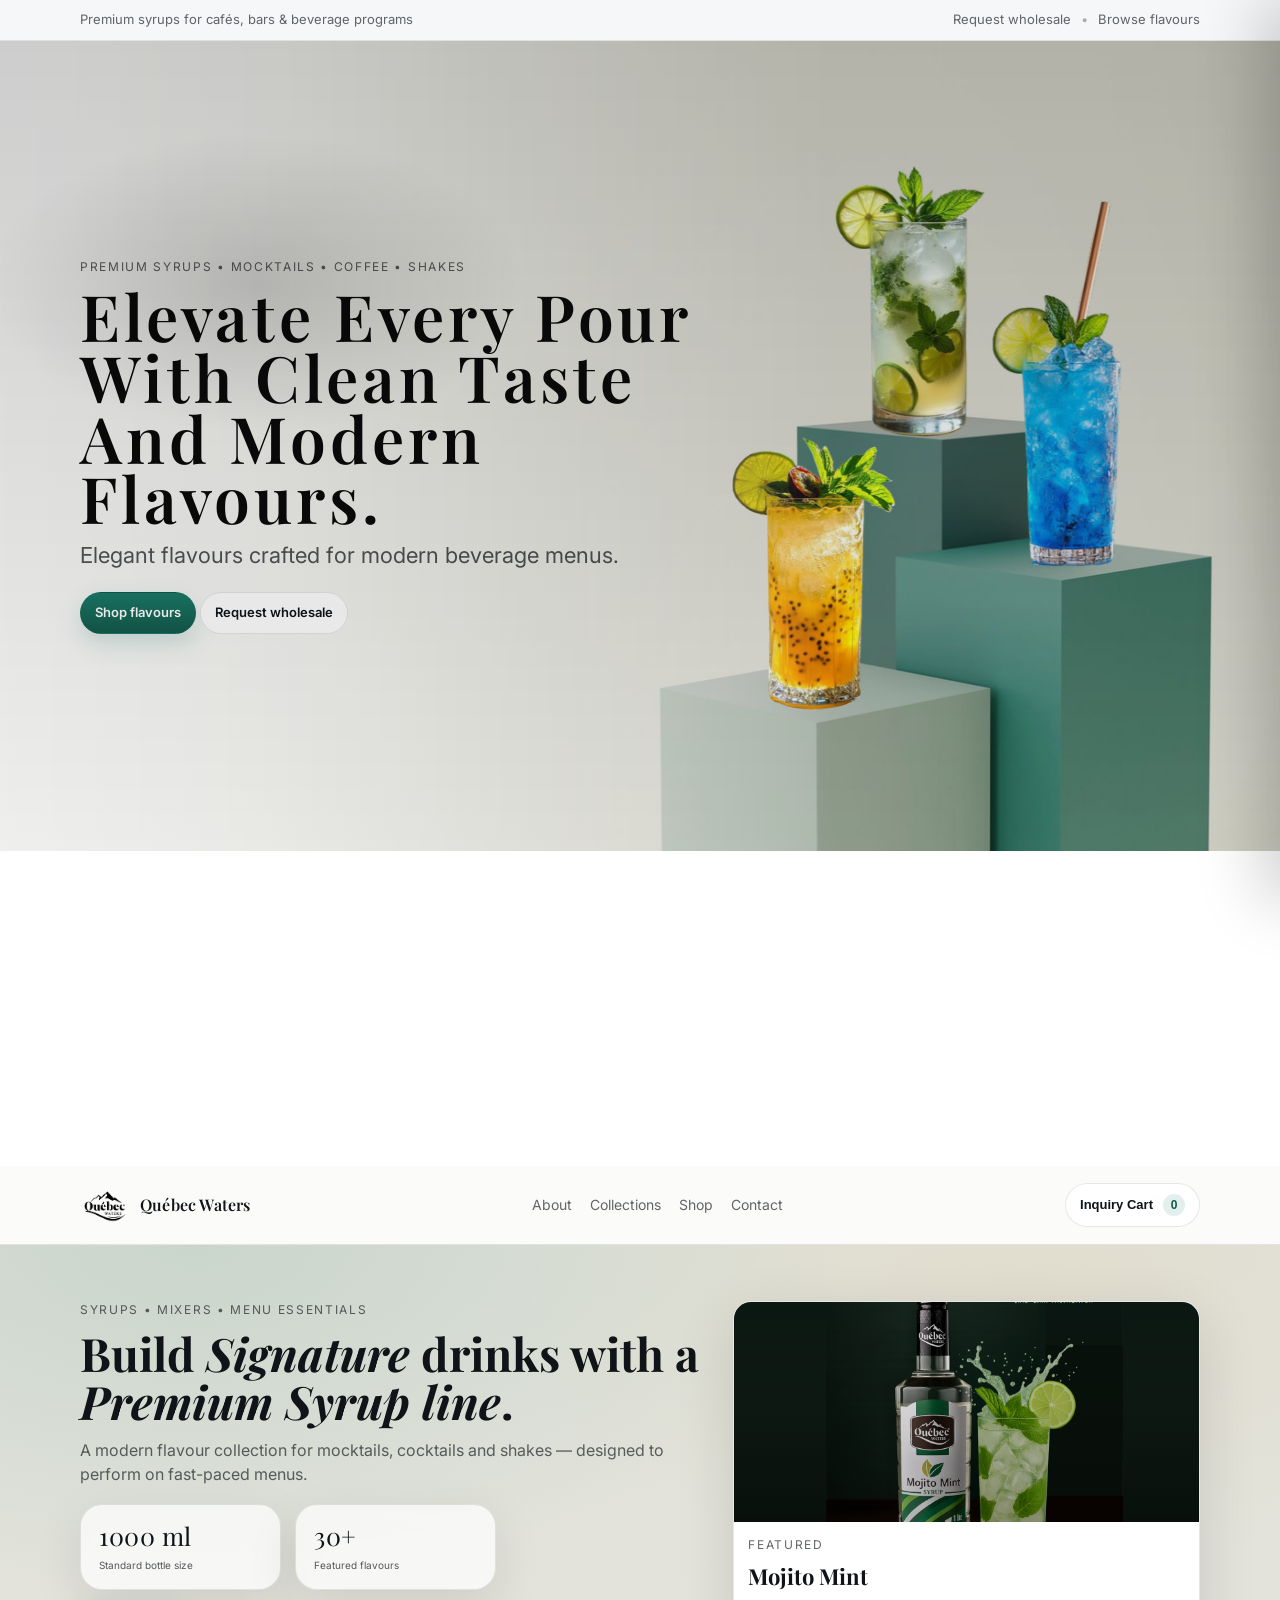
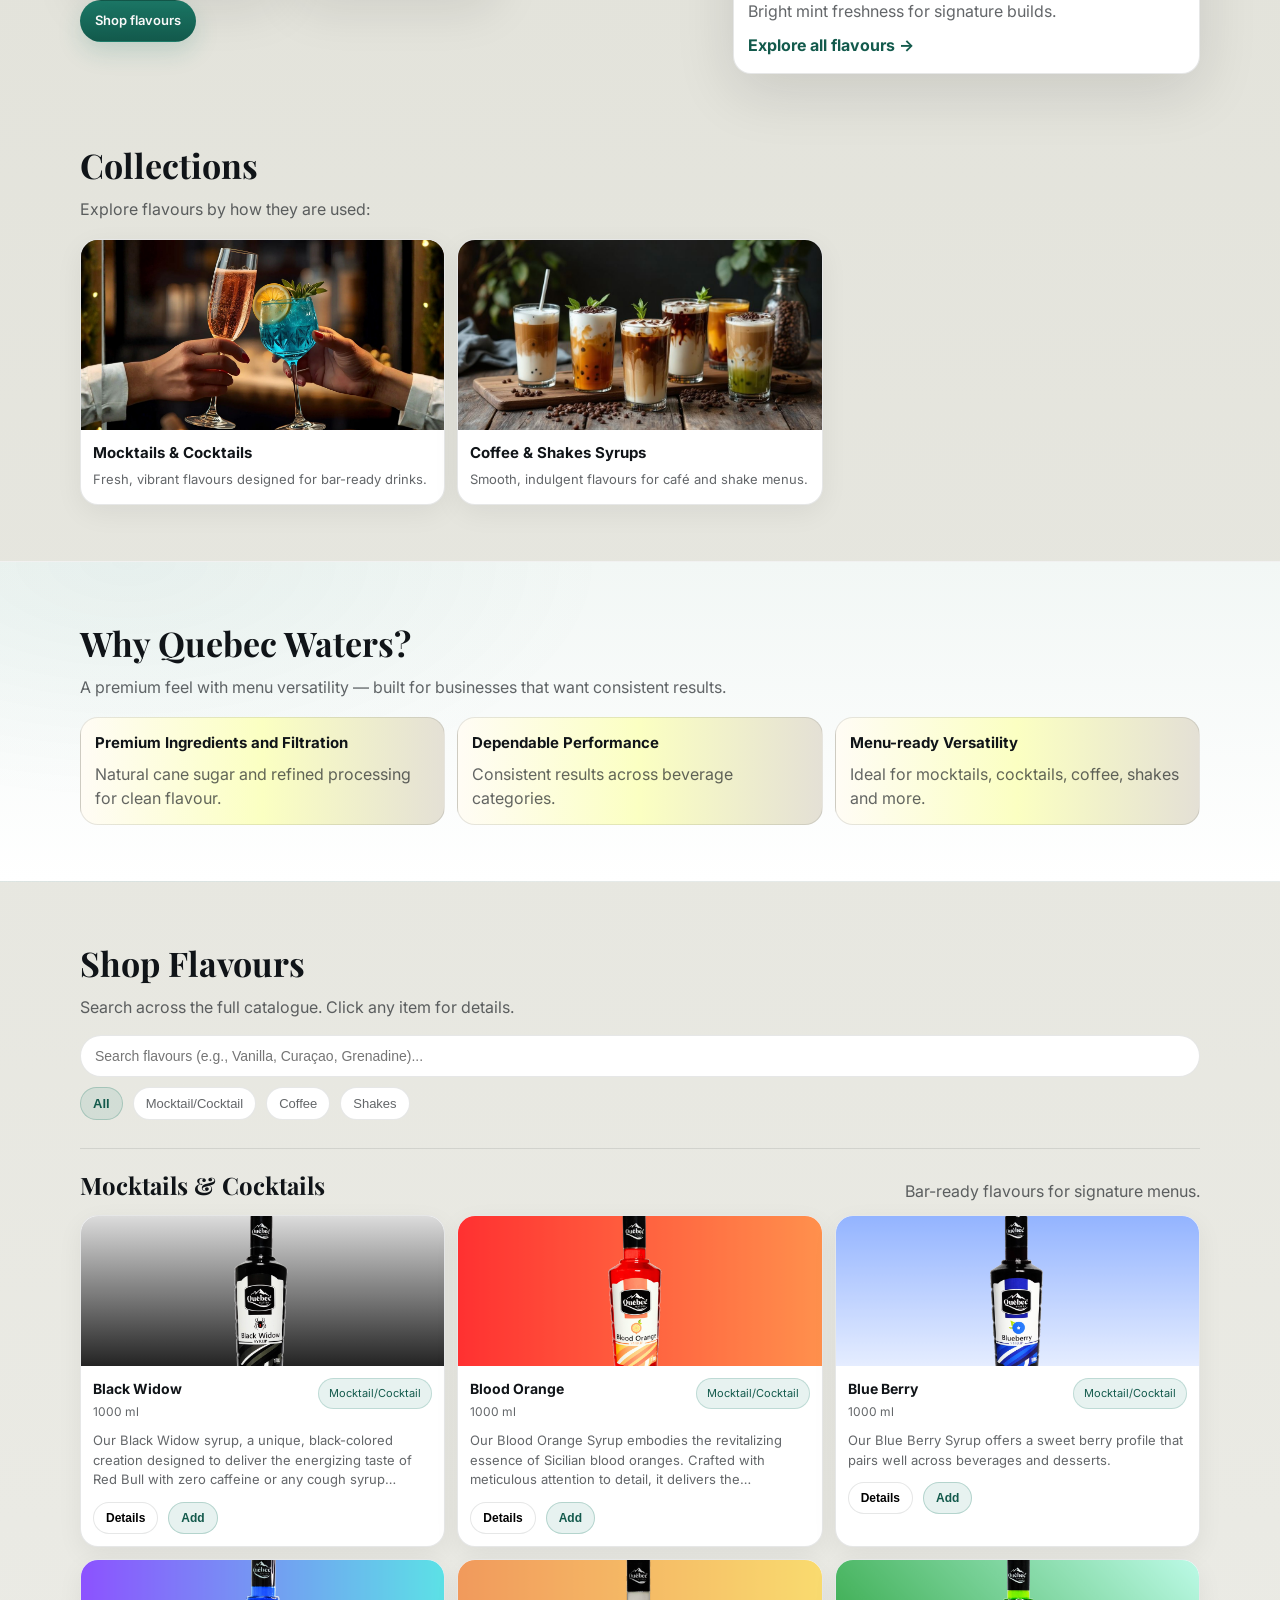
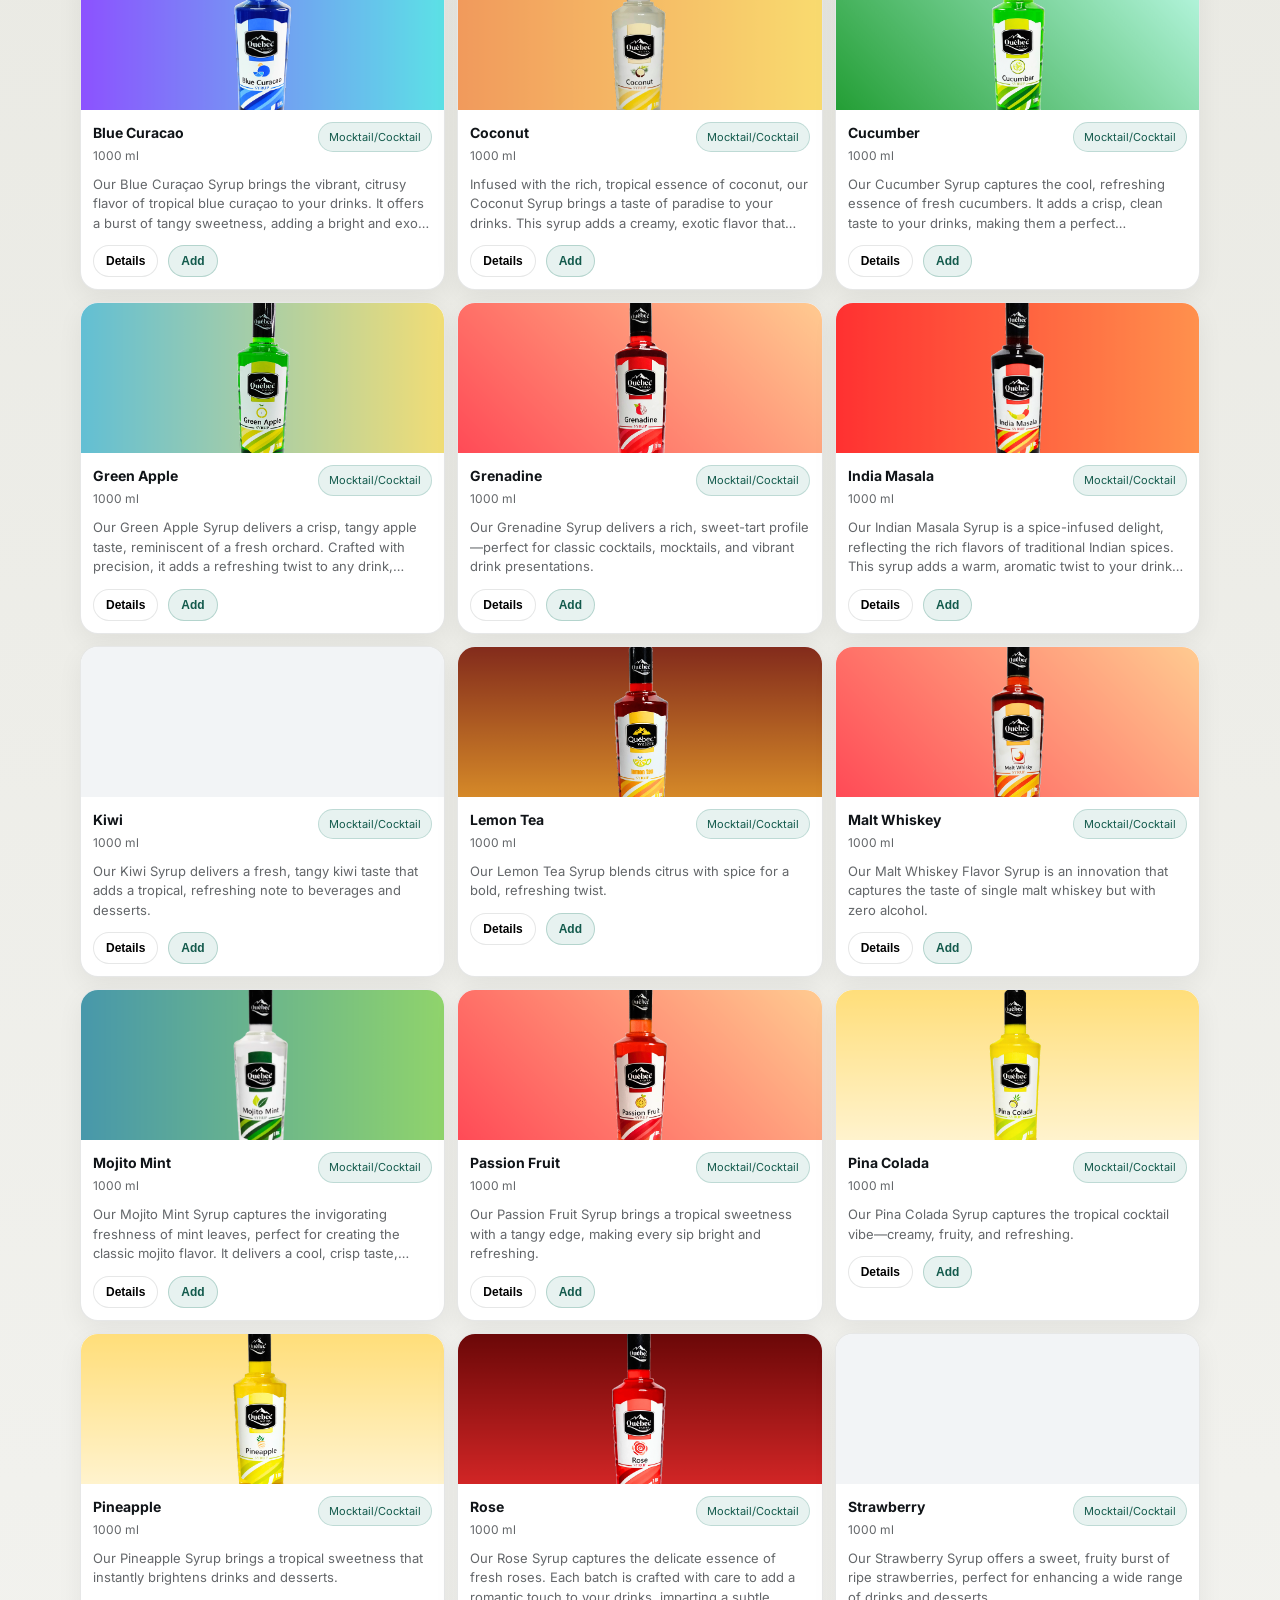
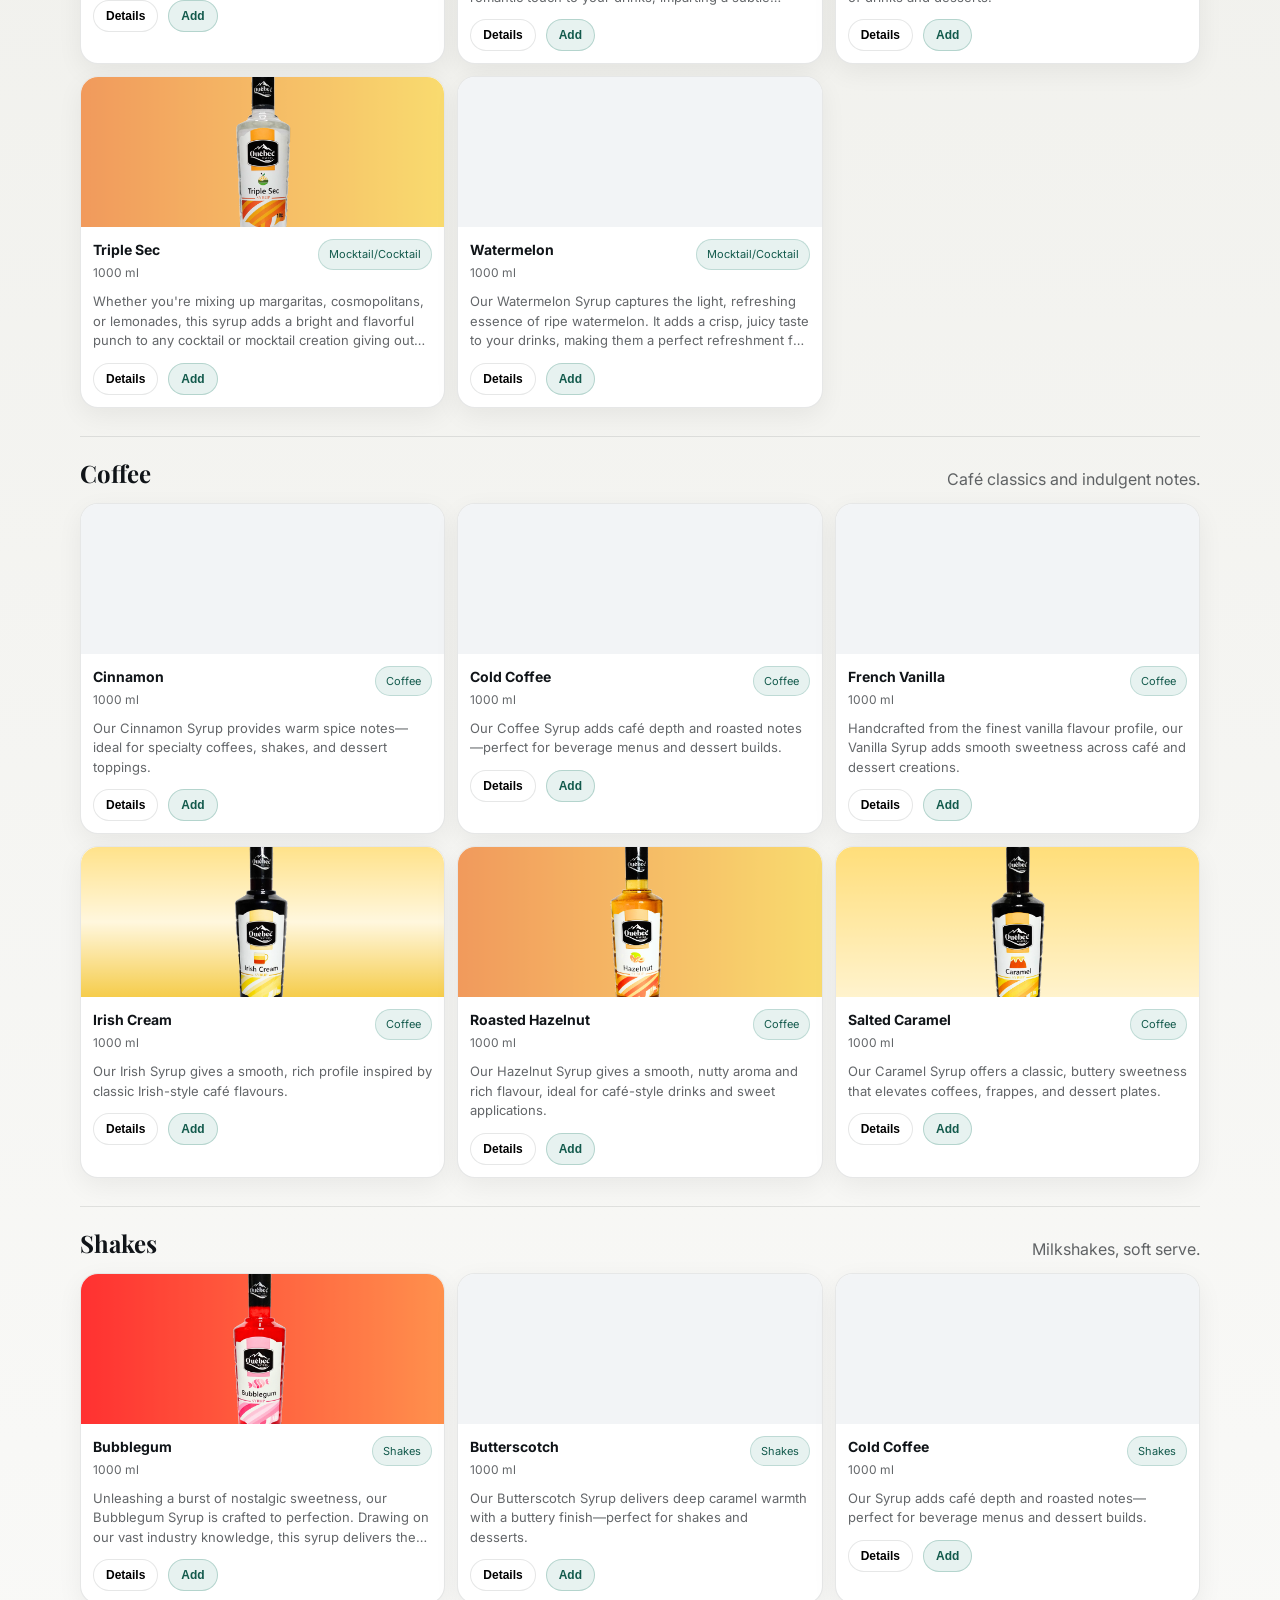
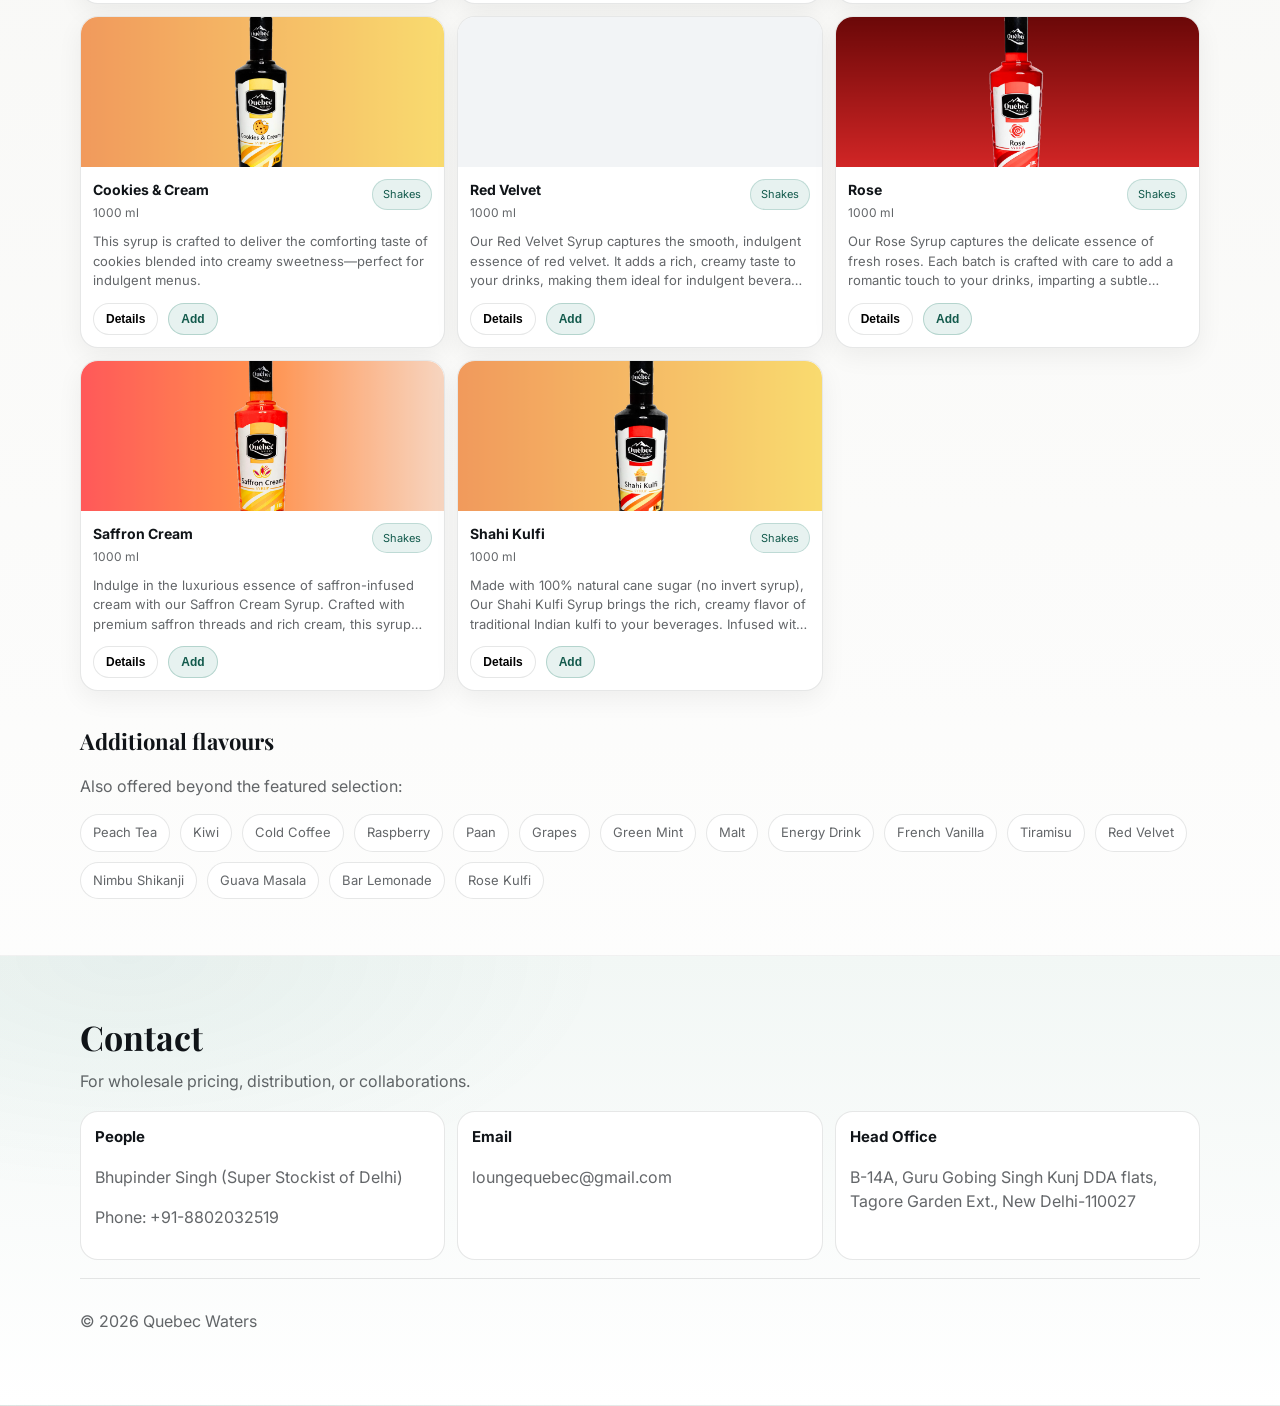
==== index.html @ 9045bbd3 "Commit" ====
<!doctype html>
<html lang="en">
<head>
  <meta charset="utf-8" />
  <meta name="viewport" content="width=device-width, initial-scale=1" />
  <title>Quebec Waters — Syrups</title>

  <link rel="preconnect" href="https://fonts.googleapis.com">
  <link rel="preconnect" href="https://fonts.gstatic.com" crossorigin>
  <link href="https://fonts.googleapis.com/css2?family=Inter:wght@300;400;500;600&family=Playfair+Display:wght@500;600&display=swap" rel="stylesheet">

  <link rel="stylesheet" href="style.css" />
</head>

<body>
  <!-- Top bar -->
  <div class="topbar">
    <div class="container topbar__inner">
      <p>Premium syrups for cafés, bars & beverage programs</p>
      <div class="topbar__right">
        <a href="#contact">Request wholesale</a>
        <span class="dot">•</span>
        <a href="#collection">Browse flavours</a>
      </div>
    </div>
  </div>

  <!-- Header -->
   <!-- SCROLL HERO (sticky image + fast text parallax) -->
<section class="scrollHero" id="top">
  <div class="scrollHero__sticky">
    <!-- Background image layer (can be <img> or background image) -->
    <div class="scrollHero__media" aria-hidden="true"></div>

    <!-- Content layer -->
    <div class="container scrollHero__content">
      <div class="scrollHero__text" id="heroText">
        <p class="scrollHero__kicker">Premium syrups • Mocktails • Coffee • Shakes</p>
        <h1 class="scrollHero__title">Elevate every pour with Clean taste and modern flavours.</h1>
        <p class="scrollHero__subtitle">
          Elegant flavours crafted for modern beverage menus.
        </p>

        <div class="scrollHero__cta">
          <a class="btn btn--primary" href="#collection">Shop flavours</a>
          <a class="btn btn--ghost" href="#contact">Request wholesale</a>
        </div>
      </div>
    </div>

    <!-- Optional: subtle overlay so text stays readable -->
    <div class="scrollHero__overlay" aria-hidden="true"></div>
  </div>
</section>

  <header class="header">
    <div class="container header__inner">
      <a class="brand" href="#top" aria-label="Quebec Waters">
  <img class="brand__logo" src="images/logo.png" alt="Quebec Waters logo">
  <span class="brand__name">Québec Waters</span>
</a>


      <nav class="nav">
        <a href="#why">About</a>
        <a href="#collections">Collections</a>
        <a href="#collection">Shop</a>
        <a href="#contact">Contact</a>
      </nav>

      <button id="cartBtn" class="btn btn--ghost" type="button" aria-label="Open inquiry cart">
        Inquiry Cart <span id="cartCount" class="count">0</span>
      </button>
    </div>
  </header>

  <main id="top">
    <!-- HERO -->
    <section class="hero">
      <div class="container hero__grid">
        <div class="hero__copy">
          <p class="kicker">Syrups • Mixers • Menu Essentials</p>
          <h1>Build <i>Signature</i> drinks with a <i>Premium Syrup line</i>.</h1>
          <p class="lead">
            A modern flavour collection for mocktails, cocktails and shakes —
            designed to perform on fast-paced menus.
          </p>

        

            <div class="hero__badges stats">
                <div class="statCard">
                    <div class="statValue">1000 ml</div>
                    <div class="statLabel">Standard bottle size</div>
                </div>

                <div class="statCard">
                    <div class="statValue">30+</div>
                    <div class="statLabel">Featured flavours</div>
            </div>

            </div>
                <div class="hero__cta">
                <a class="btn btn--primary" href="#collection">Shop flavours</a>
            </div>
        </div>

       <div class="heroCard">
        <div class="heroCard__img"></div>
         <div class="heroCard__meta">
            <p class="heroCard__label">FEATURED</p>
            <h3 class="heroCard__title">Mojito Mint</h3>
            <p class="heroCard__sub">Bright mint freshness for signature builds.</p>
            <a class="link" href="#collection">Explore all flavours →</a>
        </div>
        </div>

        
      </div>
    </section>

    <!-- Collections teaser -->
    <section id="collections" class="section">
      <div class="container">
        <div class="section__head">
          <h2>Collections</h2>
          <p>Explore flavours by how they are used:</p>
        </div>

        <div class="collectionGrid">
          <a class="collectionTile" href="#cat-mocktail">
             <div class="collectionImage mocktailImg"></div>
            <div class="collectionTile__text">
              <h3>Mocktails & Cocktails</h3>
              <p>Fresh, vibrant flavours designed for bar-ready drinks.</p>
            </div>
          </a>
          <a class="collectionTile" href="#cat-coffee">
            <div class="collectionImage coffeeImg"></div>
            <div class="collectionTile__text">
              <h3>Coffee & Shakes Syrups</h3>
              <p>Smooth, indulgent flavours for café and shake menus.</p>
            </div>
          </a>
        </div>
      </div>
    </section>

    <!-- WHY -->
    <section id="why" class="section section--alt">
      <div class="container">
        <div class="section__head">
          <h2>Why Quebec Waters?</h2>
          <p>A premium feel with menu versatility — built for businesses that want consistent results.</p>
        </div>

        <div class="featureGrid">
          <div class="feature">
            <h3>Premium Ingredients and Filtration</h3>
            <p>Natural cane sugar and refined processing for clean flavour.</p>
          </div>
          <div class="feature">
            <h3>Dependable Performance</h3>
            <p>Consistent results across beverage categories.</p>
          </div>
          <div class="feature">
            <h3>Menu-ready Versatility</h3>
            <p>Ideal for mocktails, cocktails, coffee, shakes and more.</p>
          </div>
        </div>
      </div>
    </section>

    <!-- SHOP -->
    <section id="collection" class="section">
      <div class="container">
        <div class="section__head">
          <h2>Shop Flavours</h2>
          <p>Search across the full catalogue. Click any item for details.</p>
        </div>

        <div class="controls">
          <input id="search" class="search" type="search" placeholder="Search flavours (e.g., Vanilla, Curaçao, Grenadine)..." autocomplete="off" />
          <div class="chips" role="group" aria-label="Quick filters">
            <button class="chip isActive" data-chip="all" type="button">All</button>
            <button class="chip" data-chip="mocktail" type="button">Mocktail/Cocktail</button>
            <button class="chip" data-chip="coffee" type="button">Coffee</button>
            <button class="chip" data-chip="shake" type="button">Shakes</button>
          </div>
        </div>

        <section class="categoryBlock" aria-labelledby="cat-mocktail">
          <div class="categoryHead">
            <h3 id="cat-mocktail">Mocktails & Cocktails</h3>
            <p>Bar-ready flavours for signature menus.</p>
          </div>
          <div id="grid-mocktail" class="productGrid"></div>
        </section>

        <section class="categoryBlock" aria-labelledby="cat-coffee">
          <div class="categoryHead">
            <h3 id="cat-coffee">Coffee</h3>
            <p>Café classics and indulgent notes.</p>
          </div>
          <div id="grid-coffee" class="productGrid"></div>
        </section>

        <section class="categoryBlock" aria-labelledby="cat-shake">
          <div class="categoryHead">
            <h3 id="cat-shake">Shakes </h3>
            <p>Milkshakes, soft serve.</p>
          </div>
          <div id="grid-shake" class="productGrid"></div>
        </section>

        <div class="subsection">
          <h3>Additional flavours</h3>
          <p class="muted">Also offered beyond the featured selection:</p>
          <ul class="pillList" id="moreFlavours"></ul>
        </div>
      </div>
    </section>

    <!-- CONTACT -->
    <section id="contact" class="section section--alt">
      <div class="container">
        <div class="section__head">
          <h2>Contact</h2>
          <p>For wholesale pricing, distribution, or collaborations.</p>
        </div>

        <div class="contactGrid">
          <div class="contactCard">
            <h3>People</h3>
            <p class="muted">Bhupinder Singh (Super Stockist of Delhi)
            <p class="muted">Phone: +91-8802032519</p>
          </div>
          <div class="contactCard">
            <h3>Email</h3>
            <p class="muted">loungequebec@gmail.com</p>
          </div>
          <div class="contactCard">
            <h3>Head Office</h3>
            <p class="muted">B-14A, Guru Gobing Singh Kunj DDA flats, Tagore Garden Ext., New Delhi-110027</p>
          </div>
        </div>

        <div class="footer">
          <p class="muted">© <span id="year"></span> Quebec Waters</p>
        </div>
      </div>
    </section>
  </main>

  <!-- Product modal -->
  <div id="backdrop" class="backdrop" hidden></div>
  <dialog id="modal" class="modal">
    <div class="modal__inner">
      <button id="closeModal" class="x" type="button" aria-label="Close">✕</button>

      <div class="modal__grid">
        <div class="modal__img" role="img" aria-label="Product image placeholder"></div>

        <div>
          <p id="modalCat" class="pill">Category</p>
          <h3 id="modalTitle">Product</h3>
          <p id="modalMeta" class="muted"></p>
          <p id="modalDesc"></p>

          <h4>Applications</h4>
          <p id="modalApps" class="muted"></p>

          <div class="modal__actions">
            <button id="addToCart" class="btn btn--primary" type="button">Add to inquiry</button>
            <button id="closeModal2" class="btn btn--ghost" type="button">Close</button>
          </div>
        </div>
      </div>
    </div>
  </dialog>

  <!-- Inquiry cart drawer -->
  <aside id="drawer" class="drawer" aria-hidden="true">
    <div class="drawer__head">
      <h3>Inquiry Cart</h3>
      <button id="closeDrawer" class="x" type="button" aria-label="Close">✕</button>
    </div>

    <div id="cartItems" class="drawer__body"></div>

    <div class="drawer__foot">
      <p class="muted small">This is an inquiry list (not checkout). Use it to send a wholesale request.</p>
      <a class="btn btn--primary" href="#contact" id="sendInquiry">Send inquiry</a>
    </div>
  </aside>

  <script src="script.js"></script>
</body>
</html>
---- style.css ----
:root{
  --bg: #ffffff;
  --text: #101418;
  --muted: rgba(16,20,24,.65);
  --line: rgba(16,20,24,.10);

  --card: #ffffff;
  --soft: #f6f7f8;

  --brand: #1c7c6a;       /* classy green */
  --brand2: #135a4c;
  --accent: #d7b56d;      /* gold */
  --shadow: 0 18px 60px rgba(16,20,24,.12);

  --radius: 18px;
}

/* ===== Scroll Hero ===== */
.scrollHero{
  height: 125vh;              /* controls how long the hero stays during scroll */
  position: relative;
  background: #fff;
}

.scrollHero__sticky{
  position: sticky;
  top: 0;
  height: 90vh;
  overflow: hidden;
}

.scrollHero__media{
  position: absolute;
  inset: 0;
  background:
    linear-gradient(
      to right,
      rgba(255,255,255,0.92) 0%,
      rgba(255,255,255,0.75) 20%,
      rgba(255,255,255,0.35) 45%,
      rgba(255,255,255,0.0) 65%
    ),
    url("images/image1.svg") center right / cover no-repeat;
  will-change: transform;
}
/* ===== Mobile: make hero background image responsive ===== */
/* ===== MOBILE HERO FIX ===== */
@media (max-width: 700px){

  /* Reduce hero height */
  .scrollHero__cta{
  flex-wrap: wrap;
  gap: 10px;
}

  .scrollHero__sticky{
    height: 100vh;
  }

  /* Proper mobile image treatment */
  .scrollHero__media{
    background:
      linear-gradient(
        to bottom,
        rgba(246,250,248,0.96) 0%,
        rgba(246,250,248,0.85) 20%,
        rgba(246,250,248,0.45) 45%,
        rgba(246,250,248,0.10) 65%,
        rgba(246,250,248,0.0) 100%
      ),
      url("images/mobile responsive.svg") center top / cover no-repeat;
    background-position: center 50%;

  }

  /* Push content slightly down, not centered */
  .scrollHero__content{
    align-items: flex-start;
    padding-top: 96px;
  }

  /* Text sizing for mobile */
  .scrollHero__title{
    font-size: 42px;
    line-height: 1.04;
  }

  .scrollHero__subtitle{
    font-size: 16px;
    max-width: 95%;
  }

  /* Buttons wrap cleanly */
  .hero__cta{
    flex-wrap: wrap;
    gap: 10px;
  }
}



/* Optional overlay */
.scrollHero__overlay{
  position:absolute;
  inset:0;
  background: radial-gradient(900px 500px at 20% 30%, rgba(0,0,0,0.15), transparent 30%),
              linear-gradient(180deg, rgba(0,0,0,0.18), rgba(0,0,0,0.05));
  pointer-events:none;
}

/* Content */
.scrollHero__content{
  position: relative;
  height: 100%;
  display: flex;
  align-items: center;
}

.scrollHero__text{
  max-width: 640px;
  color: #0c0f12;
  will-change: transform, opacity;
}

.scrollHero__kicker{
  margin: 0 0 10px;
  letter-spacing: .14em;
  text-transform: uppercase;
  font-size: 12px;
  color: rgba(12,15,18,0.65);
}

.scrollHero__title{
  margin: 0 0 10px;
  font-size: 64px;
  line-height: 0.95;
  letter-spacing: .04em;
}

.scrollHero__subtitle{
  margin: 0 0 20px;
  font-size: 22px;
  color: rgba(12,15,18,0.70);
}




/* Make it responsive */
@media (max-width: 900px){
  .scrollHero__title{ font-size: 44px; }
  .scrollHero__subtitle{ font-size: 18px; }
  .scrollHero{ height: 150vh; }
}

*{box-sizing:border-box;}
html,body{margin:0;padding:0;}
body{
  font-family: Inter, system-ui, -apple-system, Segoe UI, Roboto, Arial, sans-serif;
  color: var(--text);
  background:
    radial-gradient(
      900px 500px at 15% 10%,
      rgba(94, 150, 140, 0.08),
      transparent 60%
    ),
    linear-gradient(
      180deg,
      #dcdcd2,
      #ffffff
    );
  line-height: 1.5;
}

a{color:inherit;text-decoration:none;}
.container{width:min(1120px, calc(100% - 40px)); margin:0 auto;}

.topbar{
  background: var(--soft);
  border-bottom: 1px solid var(--line);
  font-size: 13px;
}
.topbar__inner{
  display:flex; align-items:center; justify-content:space-between;
  padding: 10px 0; gap: 12px;
}
.topbar__inner p{margin:0; color: var(--muted);}
.topbar__right{display:flex; gap:10px; align-items:center; color: var(--muted);}
.dot{opacity:.5}

.header{
  position: sticky; top: 0; z-index: 10;
  background: rgba(255,255,255,.85);
  backdrop-filter: blur(10px);
  border-bottom: 1px solid var(--line);
}
.header__inner{
  display:flex; align-items:center; justify-content:space-between;
  padding: 14px 0; gap: 16px;
}
.brand{display:flex; align-items:center; gap: 10px;}
.brand__mark{
  width: 40px; height: 40px; border-radius: 12px;
  display:grid; place-items:center;
  background: linear-gradient(180deg, var(--brand), var(--brand2));
  color: #fff; font-weight: 700;
}
.brand__name{
  font-family: "Playfair Display", serif;
  font-weight: 600;
  font-size: 16px;
  letter-spacing: .2px;
}
.nav{display:flex; gap: 18px; align-items:center; color: var(--muted); font-size: 14px;}
.nav a:hover{color: var(--text);}
.brand{
  display:flex;
  align-items:center;
  gap: 10px;
}

.brand__logo{
  height: 50px;   /* 👈 change ONLY this value */
  width: auto;
}


@media (max-width: 560px){
  .brand__logo{
    height: 34px;
  }
}

.btn{
  display:inline-flex; align-items:center; justify-content:center;
  gap: 10px; padding: 10px 14px;
  border-radius: 999px; border: 1px solid transparent;
  cursor: pointer; font-weight: 600; font-size: 13px;
  transition: transform .12s ease, opacity .12s ease, box-shadow .12s ease;
}
.btn:active{transform: translateY(1px);}
.btn--primary{
  background: linear-gradient(180deg, var(--brand), var(--brand2));
  color: #fff;
  box-shadow: 0 10px 24px rgba(28,124,106,.18);
}
.btn--ghost{
  background: #fff;
  border-color: var(--line);
  color: var(--text);
}

.count{
  display:inline-grid; place-items:center;
  min-width: 22px; height: 22px; padding: 0 6px;
  border-radius: 999px;
  background: rgba(28,124,106,.12);
  color: var(--brand2);
  font-size: 12px;
}

/* HERO */
.hero{
  padding: 56px 0 10px;
  background:
    radial-gradient(1100px 600px at 15% 0%, rgba(28,124,106,.12), transparent 60%),
    radial-gradient(900px 480px at 80% 10%, rgba(215,181,109,.10), transparent 60%);
}
.hero__grid{
  display:grid; grid-template-columns: 1.15fr .85fr;
  gap: 22px; align-items: start;
}
.kicker{
  margin:0 0 10px;
  color: var(--muted);
  letter-spacing: .14em;
  text-transform: uppercase;
  font-size: 12px;
}
.hero h1{
  margin: 0 0 12px;
  font-family: "Playfair Display", serif;
  font-size: 46px;
  line-height: 1.06;
}
.lead{margin:0 0 16px; color: var(--muted); max-width: 60ch;}
.hero__cta{display:flex; gap: 12px; flex-wrap: wrap; margin: 10px 0 18px;}
.hero__badges{
  display:grid; grid-template-columns: repeat(3, 1fr);
  gap: 10px;
}
.badge{
  border: 1px solid var(--line);
  border-radius: 14px;
  padding: 12px;
  background: rgba(255,255,255,.7);
}
.badge__t{font-weight:700; font-size: 13px;}
.badge__s{color: var(--muted); font-size: 12px; margin-top: 4px;}

.hero__visual .note{margin: 12px 0 0; color: var(--muted); font-size: 13px;}

.heroCard{
  border-radius: var(--radius);
  border: 1px solid var(--line);
  background: #fff;
  box-shadow: var(--shadow);
  overflow:hidden;
}
.heroCard__img{
  height: 230px;
  background:
    linear-gradient(180deg, rgba(28,124,106,.10), rgba(0,0,0,0)),
    radial-gradient(280px 140px at 30% 40%, rgba(215,181,109,.18), transparent 60%),
    linear-gradient(180deg, #f3f5f6, #ffffff);
}
.heroCard__meta{padding: 14px 14px 16px;}
.heroCard__label{
  margin:0; font-size: 12px; letter-spacing: .14em;
  text-transform: uppercase; color: var(--muted);
}
.heroCard__title{
  margin: 6px 0 6px;
  font-family: "Playfair Display", serif;
  font-size: 22px;
}
.heroCard__sub{margin:0 0 10px; color: var(--muted);}
.link{color: var(--brand2); font-weight: 700;}

/* Sections */
.section{padding: 56px 0;}
/* ===== Alternate section background ===== */
.section--alt{
  background:
    radial-gradient(
      800px 400px at 10% 0%,
      rgba(28,124,106,0.06),
      transparent 60%
    ),
    linear-gradient(
      180deg,
      #f2f7f5,
      #ffffff
    );
  border-top: 1px solid rgba(16,20,24,0.06);
  border-bottom: 1px solid rgba(16,20,24,0.06);
}

.section__head h2{
  margin:0 0 6px;
  font-family: "Playfair Display", serif;
  font-size: 34px;
}
.section__head p{margin:0; color: var(--muted); max-width: 75ch;}

/* Collections tiles */
.collectionGrid{
  margin-top: 18px;
  display:grid; grid-template-columns: repeat(3, 1fr);
  gap: 12px;
}
.collectionTile{
  border-radius: var(--radius);
  border: 1px solid var(--line);
  background:#fff;
  overflow:hidden;
  box-shadow: 0 8px 28px rgba(16,20,24,.06);
  transition: transform .12s ease, box-shadow .12s ease;
}
.collectionTile:hover{transform: translateY(-2px); box-shadow: 0 16px 44px rgba(16,20,24,.10);}
.collectionTile__img{
  height: 120px;
  background:
    radial-gradient(220px 120px at 20% 40%, rgba(28,124,106,.16), transparent 60%),
    radial-gradient(220px 120px at 70% 70%, rgba(215,181,109,.16), transparent 60%),
    linear-gradient(180deg, #f2f4f6, #fff);
}
.collectionTile__text{padding: 12px 12px 14px;}
.collectionTile__text h3{margin:0 0 6px; font-size: 15px;}
.collectionTile__text p{margin:0; color: var(--muted); font-size: 13px;}

/* Features */
.featureGrid{
  margin-top: 18px;
  display:grid; grid-template-columns: repeat(3, 1fr);
  gap: 12px;
}
.feature{
  border-radius: var(--radius);
  border: 1px solid var(--line);
  background:
  linear-gradient(
    90deg,
    #fffcf5 0%,
    rgb(251, 255, 194) 50%,
    #e4e0d5 100%
  );

  padding: 14px;
}
.feature h3{margin:0 0 8px; font-size: 15px;}
.feature p{margin:0; color: var(--muted);}

/* Shop controls */
.controls{margin-top: 16px; display:grid; gap: 10px;}
.search{
  width: 100%;
  padding: 12px 14px;
  border-radius: 999px;
  border: 1px solid var(--line);
  outline: none;
  background: #fff;
  font-size: 14px;
}
.search:focus{
  border-color: rgba(28,124,106,.45);
  box-shadow: 0 0 0 4px rgba(28,124,106,.12);
}
.chips{display:flex; gap: 10px; flex-wrap: wrap;}
.chip{
  border-radius: 999px;
  border: 1px solid var(--line);
  background:#fff;
  padding: 8px 12px;
  font-size: 13px;
  cursor:pointer;
  color: var(--muted);
}
.chip.isActive{
  background: rgba(28,124,106,.10);
  border-color: rgba(28,124,106,.25);
  color: var(--brand2);
  font-weight: 700;
}

/* Category blocks */
.categoryBlock{margin-top: 28px; padding-top: 18px; border-top: 1px solid var(--line);}
.categoryHead{display:flex; justify-content:space-between; gap: 12px; align-items:flex-end;}
.categoryHead h3{
  margin:0;
  font-family: "Playfair Display", serif;
  font-size: 24px;
}
.categoryHead p{margin:0; color: var(--muted); max-width: 560px;}

/* Product grid */
.productGrid{
  margin-top: 12px;
  display:grid; grid-template-columns: repeat(3, 1fr);
  gap: 12px;
}
.product{
  border-radius: var(--radius);
  border: 1px solid var(--line);
  background:#fff;
  overflow:hidden;
  box-shadow: 0 8px 26px rgba(16,20,24,.06);
  transition: transform .12s ease, box-shadow .12s ease, border-color .12s ease;
}
.product:hover{
  transform: translateY(-2px);
  box-shadow: 0 18px 50px rgba(16,20,24,.12);
  border-color: rgba(28,124,106,.25);
}
.product__img{
  height: 150px;
  background:
    linear-gradient(180deg, rgba(0,0,0,0.06), rgba(0,0,0,0)),
    radial-gradient(240px 120px at 20% 40%, rgba(28,124,106,.10), transparent 60%),
    radial-gradient(240px 120px at 70% 70%, rgba(215,181,109,.10), transparent 60%),
    #f2f4f6;
  background-size: cover;
  background-position: center;
  background-repeat: no-repeat;
}

.product__body{padding: 12px;}
.product__top{display:flex; justify-content:space-between; gap: 10px; align-items:flex-start;}
.product__name{margin:0; font-weight: 700; font-size: 14px;}
.product__meta{color: var(--muted); font-size: 12px; margin-top: 4px;}
.product__pill{
  border-radius: 999px;
  padding: 6px 10px;
  font-size: 11px;
  border: 1px solid rgba(28,124,106,.20);
  background: rgba(28,124,106,.10);
  color: var(--brand2);
  white-space: nowrap;
}
.product__desc{
  margin: 10px 0 0;
  color: var(--muted);
  font-size: 13px;
  display: -webkit-box;
  -webkit-line-clamp: 3;
  -webkit-box-orient: vertical;
  overflow: hidden;
}
.product__actions{
  margin-top: 12px;
  display:flex; gap: 10px; flex-wrap: wrap;
}
.smallBtn{
  border-radius: 999px;
  padding: 8px 12px;
  border: 1px solid var(--line);
  background:#fff;
  cursor:pointer;
  font-size: 12px;
  font-weight: 700;
}
.smallBtn--primary{
  border-color: rgba(28,124,106,.25);
  background: rgba(28,124,106,.10);
  color: var(--brand2);
}

.subsection{margin-top: 34px;}
.subsection h3{margin:0 0 8px; font-family:"Playfair Display", serif; font-size: 22px;}
.muted{color: var(--muted);}
.pillList{
  list-style:none; padding:0; margin:0;
  display:flex; flex-wrap:wrap; gap:10px;
}
.pillList li{
  border-radius: 999px;
  padding: 8px 12px;
  border: 1px solid var(--line);
  background:#fff;
  font-size: 13px;
  color: var(--muted);
}

/* Contact */
.contactGrid{margin-top: 18px; display:grid; grid-template-columns: repeat(3, 1fr); gap: 12px;}
.contactCard{border-radius: var(--radius); border:1px solid var(--line); background:#fff; padding: 14px;}
.contactCard h3{margin:0 0 8px; font-size: 15px;}
.footer{margin-top: 18px; border-top:1px solid var(--line); padding-top: 14px;}

/* Modal */
.backdrop{
  position: fixed; inset: 0;
  background: rgba(0,0,0,.55);
  z-index: 20;
}
.modal{
  border: none;
  border-radius: 22px;
  width: min(880px, calc(100% - 30px));
  padding: 0;
  box-shadow: 0 30px 90px rgba(0,0,0,.35);
  z-index: 30;
}
.modal::backdrop{background: transparent;}
.modal__inner{background:#fff; padding: 18px;}
.x{
  width: 36px; height: 36px;
  border-radius: 999px;
  border: 1px solid var(--line);
  background:#fff;
  cursor:pointer;
}
.modal__grid{display:grid; grid-template-columns: .9fr 1.1fr; gap: 14px; align-items:start;}
.modal__img{
  height: 320px;
  border-radius: 18px;
  border: 1px solid var(--line);
  background:
    radial-gradient(320px 160px at 20% 40%, rgba(28,124,106,.16), transparent 60%),
    radial-gradient(320px 160px at 70% 70%, rgba(215,181,109,.16), transparent 60%),
    linear-gradient(180deg, #f2f4f6, #fff);
}
.pill{
  display:inline-block;
  border-radius: 999px;
  padding: 6px 10px;
  border: 1px solid rgba(28,124,106,.20);
  background: rgba(28,124,106,.10);
  color: var(--brand2);
  font-size: 12px;
  font-weight: 800;
}
.modal h3{margin: 10px 0 6px; font-family:"Playfair Display", serif; font-size: 30px;}
.modal h4{margin: 14px 0 8px; font-size: 13px; letter-spacing:.12em; text-transform: uppercase; color: var(--muted);}
.modal__actions{margin-top: 14px; display:flex; gap: 10px; flex-wrap: wrap;}

/* Drawer */
.drawer{
  position: fixed;
  top: 0; right: 0;
  height: 100%;
  width: min(420px, 92vw);
  background:#fff;
  border-left: 1px solid var(--line);
  box-shadow: -20px 0 60px rgba(0,0,0,.18);
  transform: translateX(100%);
  transition: transform .15s ease;
  z-index: 40;
  display:flex;
  flex-direction: column;
}
.drawer.isOpen{transform: translateX(0);}
.drawer__head{
  padding: 14px;
  border-bottom: 1px solid var(--line);
  display:flex; align-items:center; justify-content:space-between;
}
.drawer__head h3{margin:0; font-family:"Playfair Display", serif; font-size: 20px;}
.drawer__body{padding: 14px; overflow:auto; display:grid; gap: 10px;}
.drawerItem{
  border: 1px solid var(--line);
  border-radius: 16px;
  padding: 12px;
}
.drawerItem__top{display:flex; justify-content:space-between; gap:10px;}
.drawerItem__name{font-weight:800;}
.drawerItem__meta{color: var(--muted); font-size: 12px; margin-top: 4px;}
.drawerItem__actions{margin-top: 10px; display:flex; gap: 10px; align-items:center; justify-content:space-between;}
.qty{display:flex; gap: 10px; align-items:center;}
.qty button{
  width: 28px; height: 28px; border-radius: 999px;
  border: 1px solid var(--line); background:#fff; cursor:pointer;
}
.drawer__foot{padding: 14px; border-top: 1px solid var(--line);}
.small{font-size: 12px;}

/* Responsive */
@media (max-width: 980px){
  .hero__grid{grid-template-columns: 1fr;}
  .hero__badges{grid-template-columns: 1fr;}
  .collectionGrid{grid-template-columns: 1fr 1fr;}
  .featureGrid{grid-template-columns: 1fr;}
  .productGrid{grid-template-columns: 1fr 1fr;}
  .contactGrid{grid-template-columns: 1fr;}
  .modal__grid{grid-template-columns: 1fr;}
}
@media (max-width: 560px){
  .nav{display:none;}
  .productGrid{grid-template-columns: 1fr;}
  .topbar__right{display:none;}
}
/* HERO HEADLINE – MATCHES QUEBEC WATERS LOGO */
.scrollHero__title{
  font-family: "Playfair Display", serif;
  font-weight: 600;
  letter-spacing: .06em;
  text-transform: capitalize;
  color: #0b0b0b;
}

/* ===== Premium Stats Cards (replaces old badges) ===== */
.stats{
  display: grid;
  grid-template-columns: repeat(3, 1fr);
  gap: 14px;
  margin-top: 18px;
}

.statCard{
  border-radius: 22px;
  padding: 18px 18px 16px;
  border: 1px solid rgba(16,20,24,0.10);
  background: rgba(255,255,255,0.72);
  box-shadow: 0 18px 50px rgba(16,20,24,0.10);
  backdrop-filter: blur(10px);
}

.statValue{
  font-family: "Playfair Display", serif;
  font-size: 25px;
  line-height: 1;
  letter-spacing: .02em;
  color: #0f1418;
  margin-bottom: 10px;
}

.statLabel{
  font-size: 10px;
  color: rgba(16,20,24,0.70);
}

/* Mobile layout like your 2nd screenshot */
@media (max-width: 980px){
  .stats{ grid-template-columns: 1fr; }
}

.heroCard__img{
  height: 220px;
  background: 
    linear-gradient(
      to bottom,
      rgba(0,0,0,0.05),
      rgba(0,0,0,0.25)
    ),
    url("images/mojitomint featured (1).svg") center / cover no-repeat;
}

/* Collections image area (top of card) */
.collectionImage{
  height: 190px;
  background-size: cover;
  background-position: center;
  background-repeat: no-repeat;
}

.mocktailImg{ background-image: url("images/mocktailscocktails.svg"); }
.coffeeImg{ background-image: url("images/coffeeimage.png"); }


@media (max-width: 900px){
  .collectionImage{
    height: 160px;
  }
}

.modal__img{
  display: block;
  width: 100%;
  min-height: 320px;     /* IMPORTANT: don't let it collapse */
  border-radius: 18px;
  border: 1px solid var(--line);
  overflow: hidden;
}
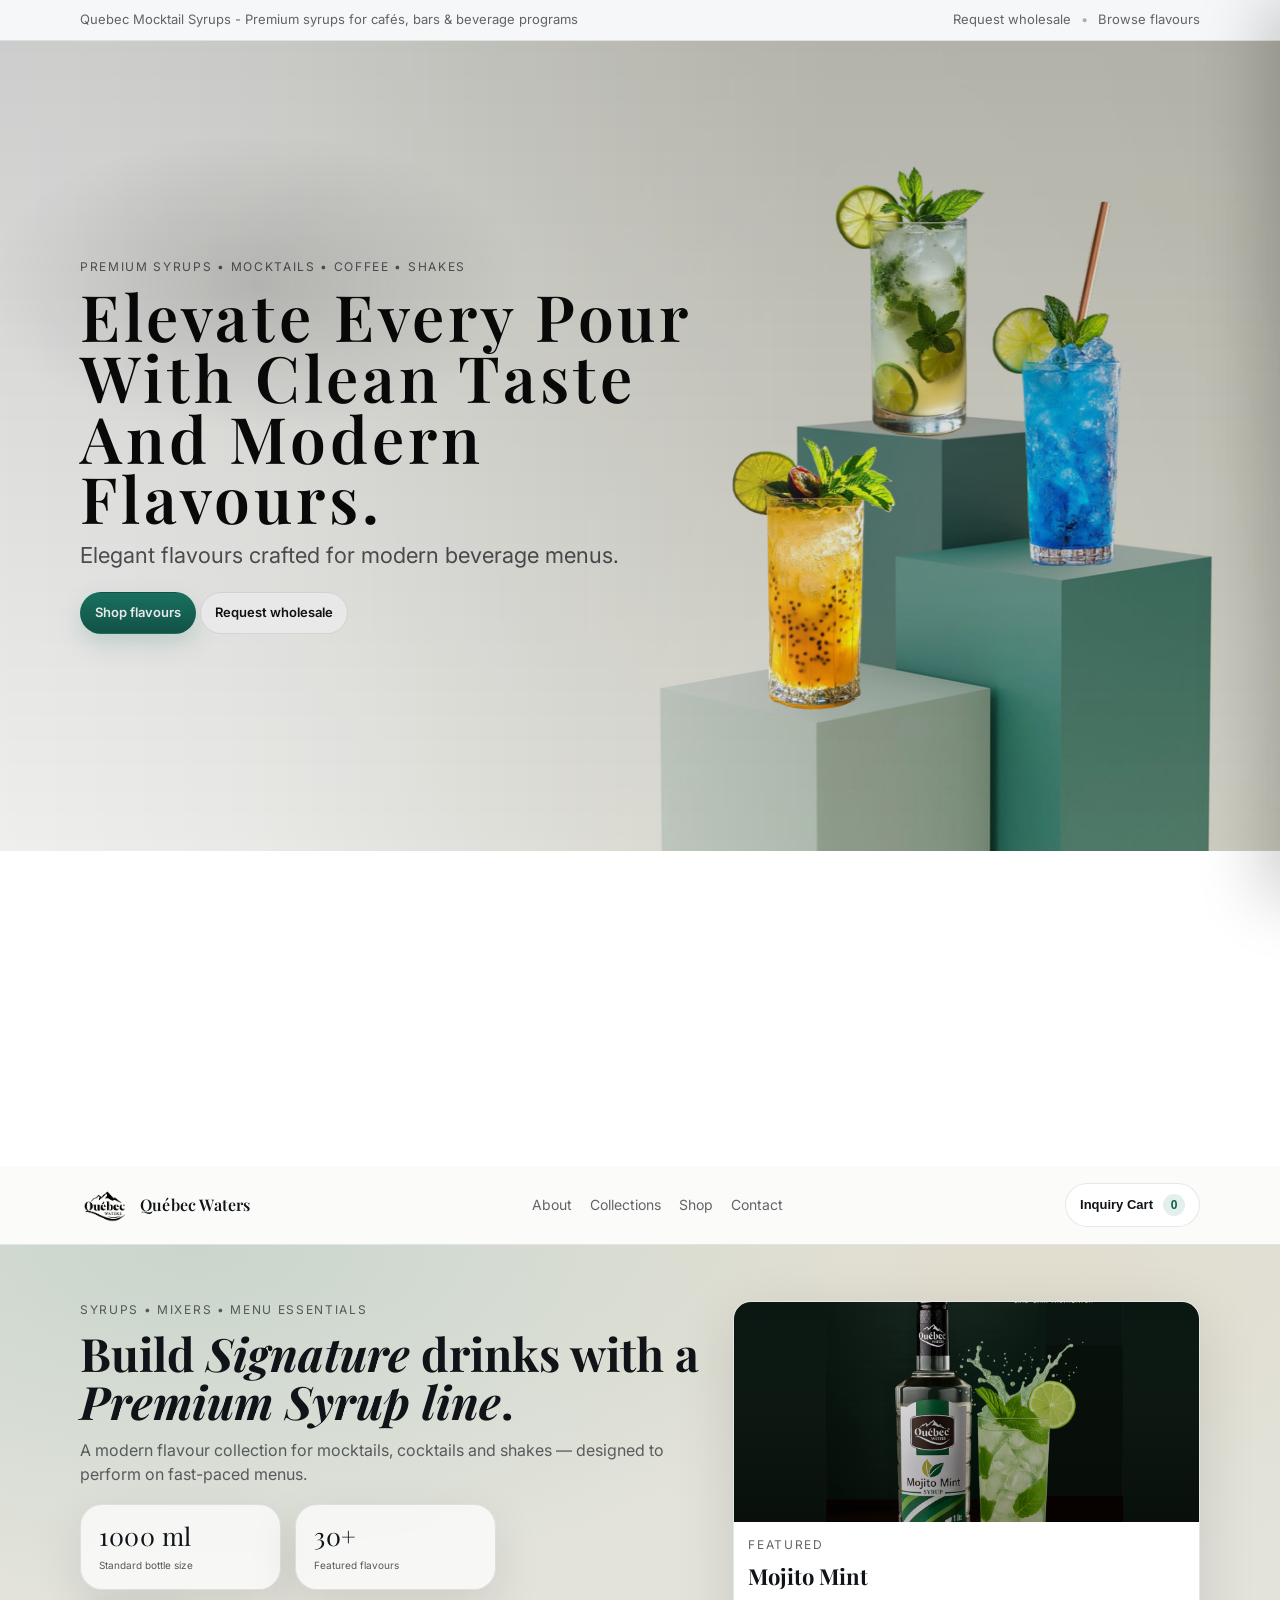
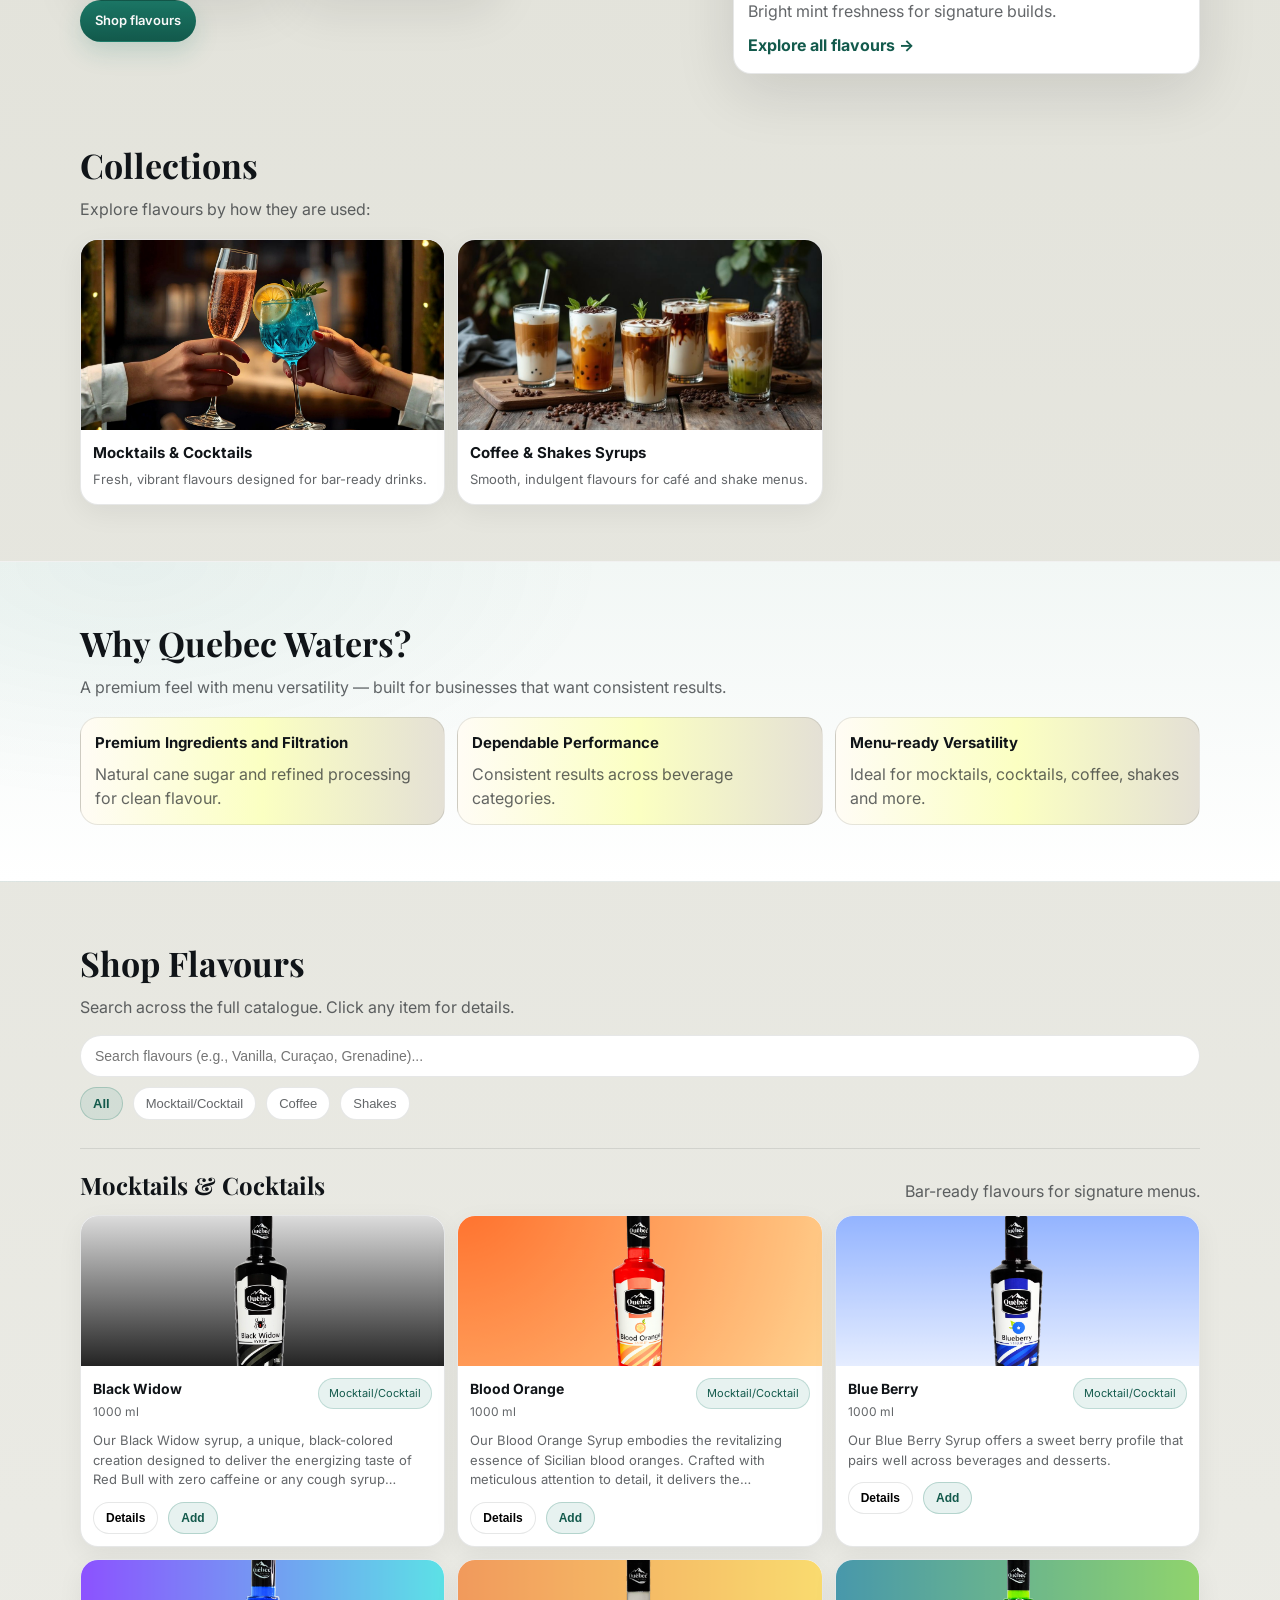
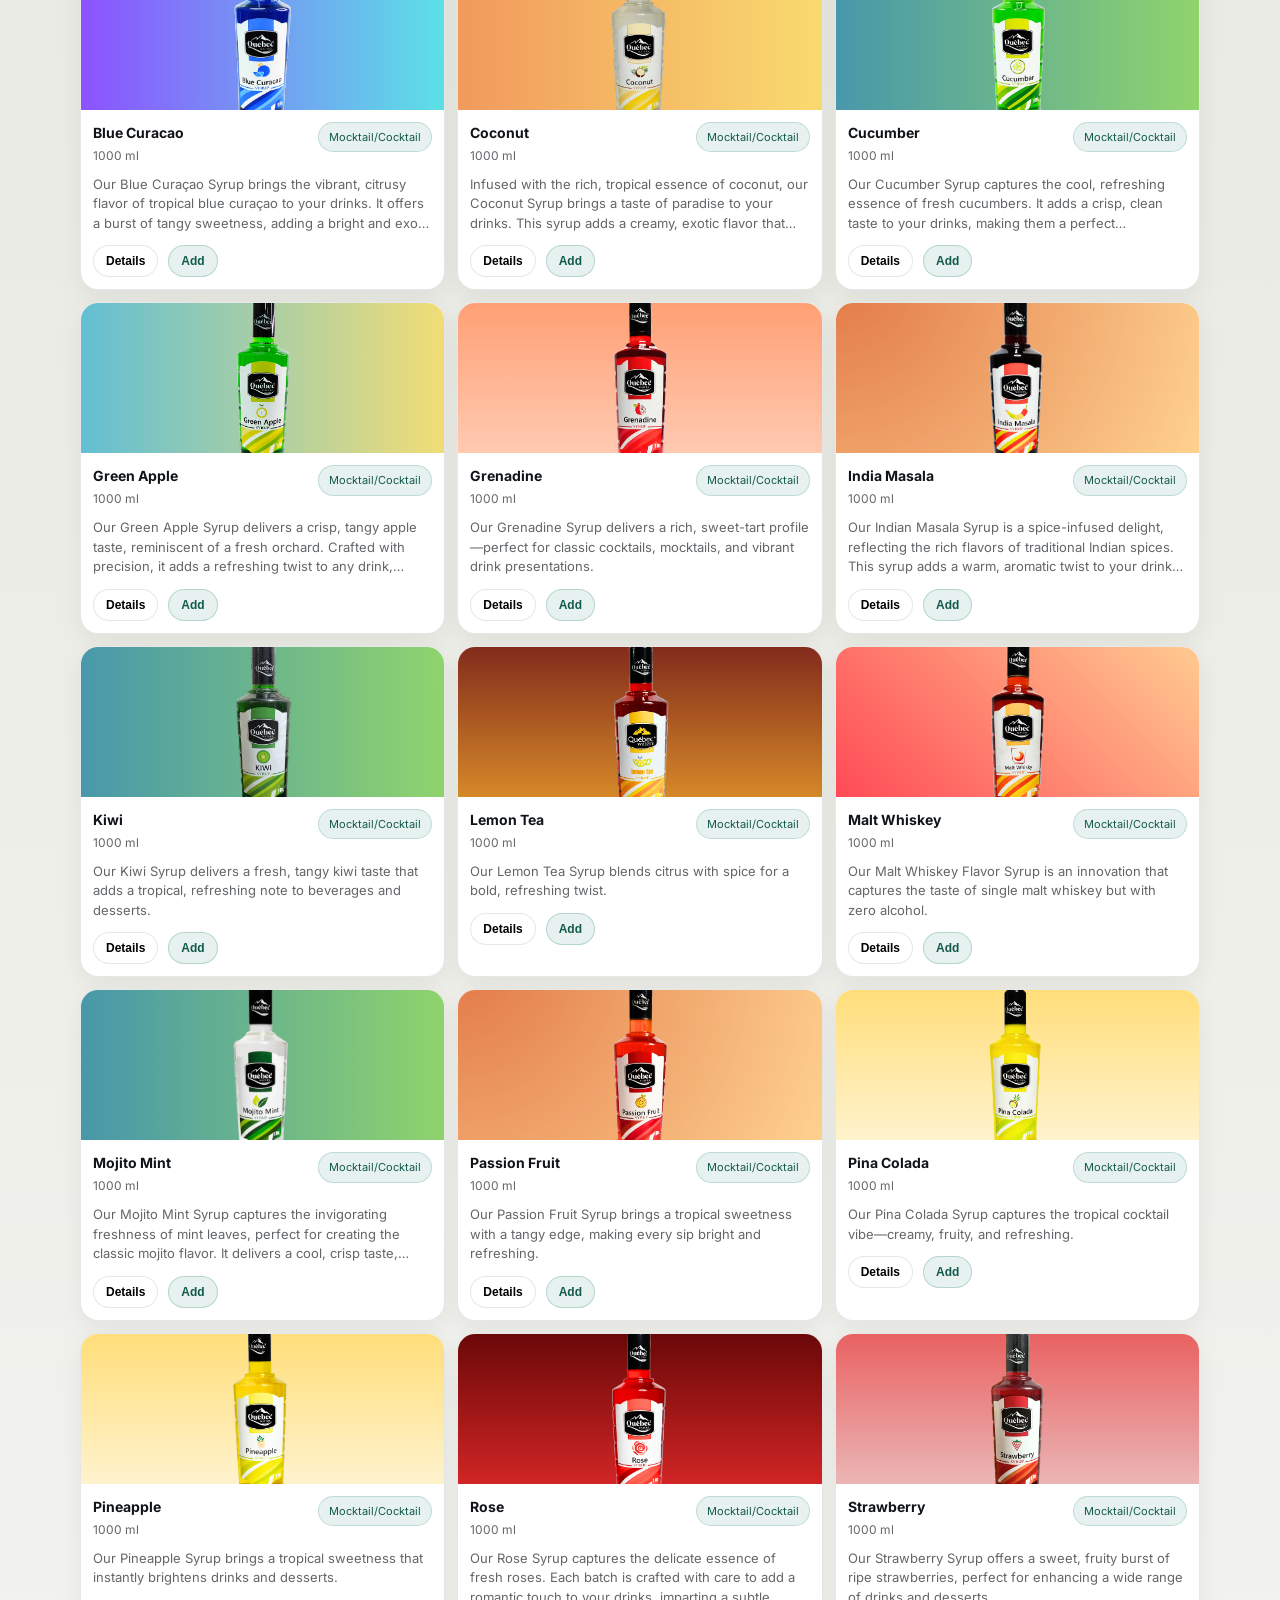
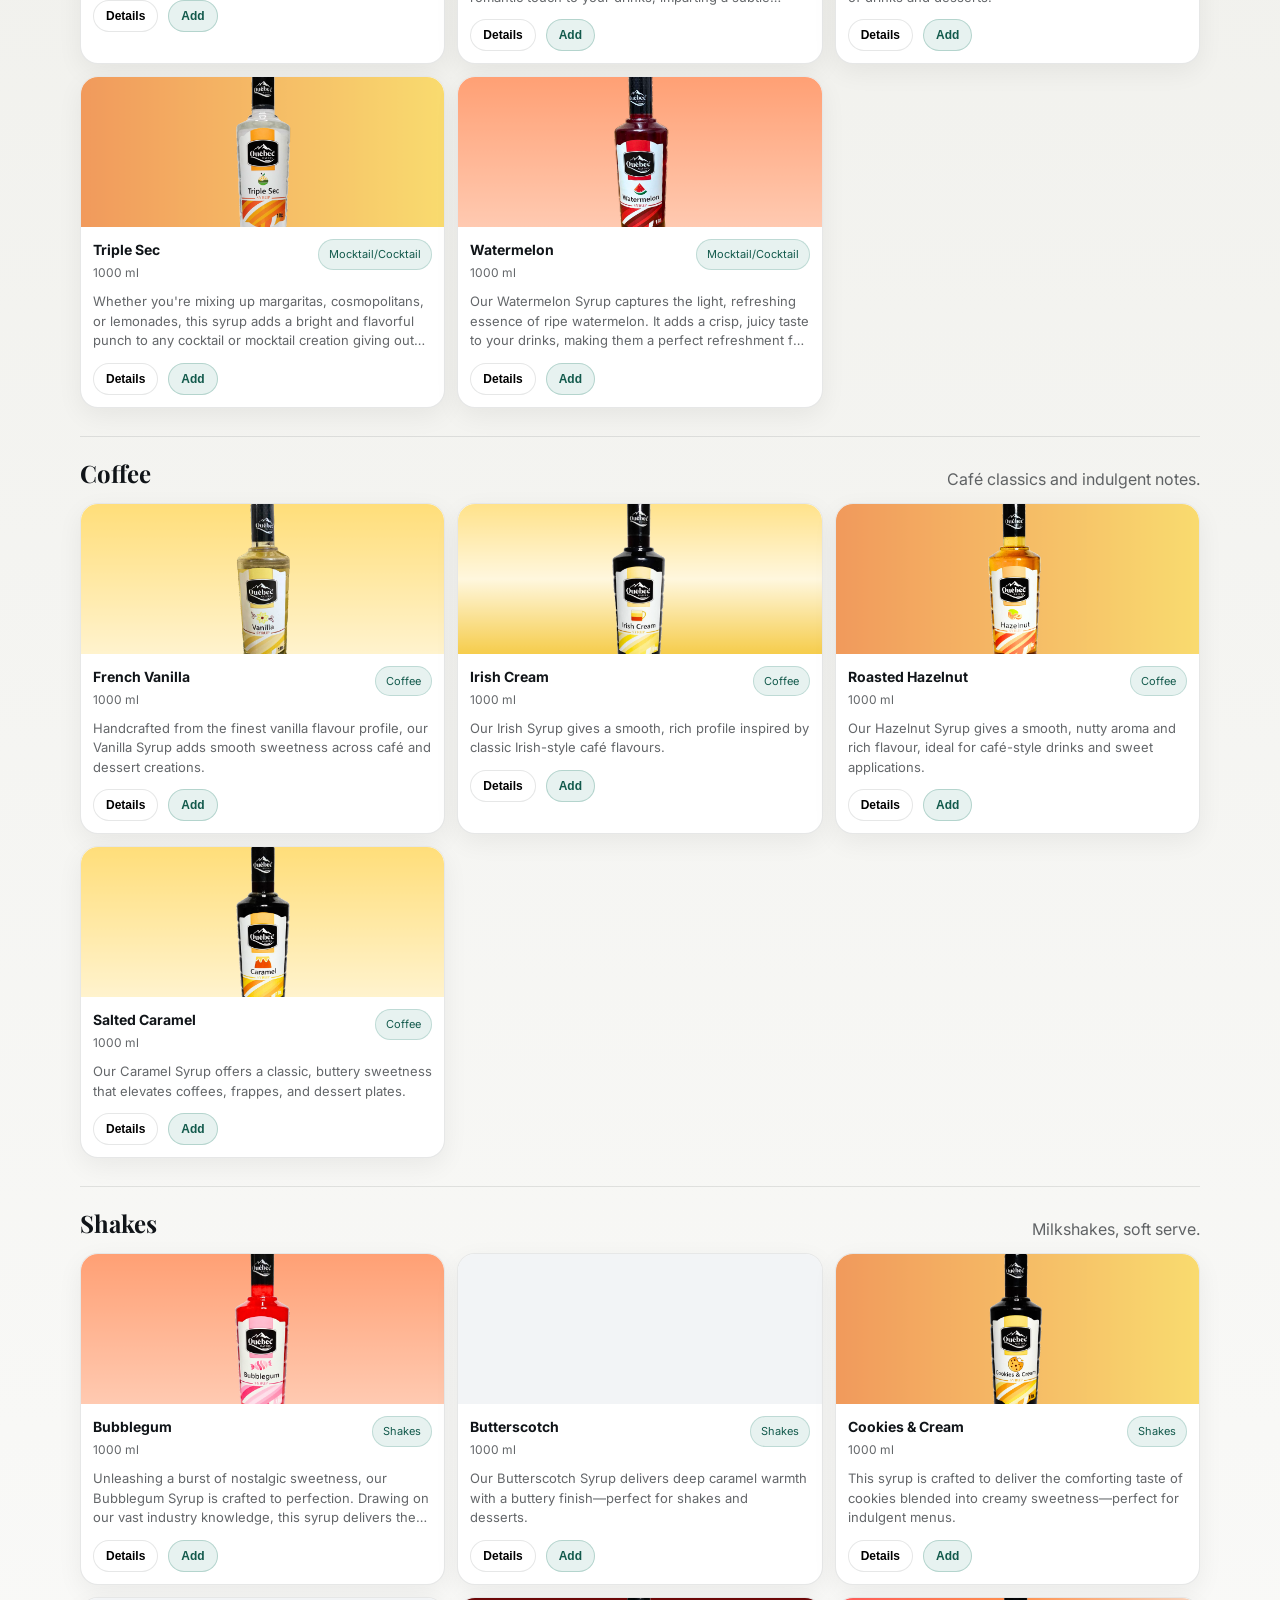
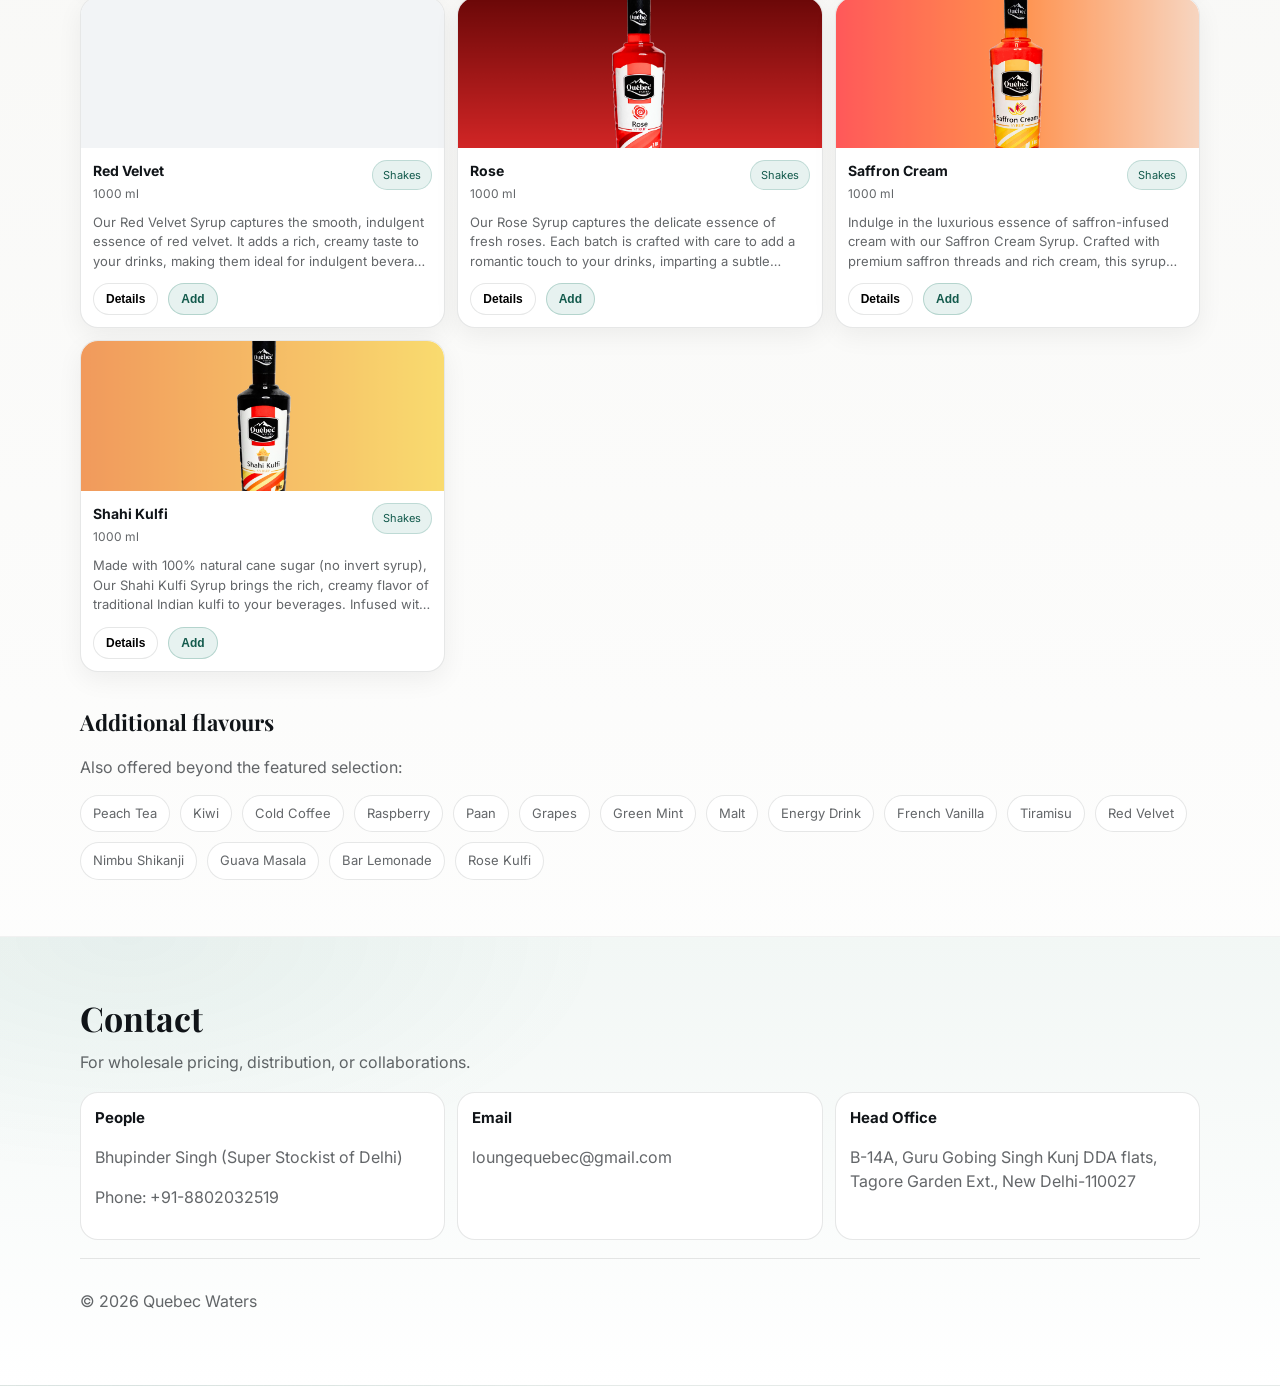
==== commit 4c587bf5: "Update" ====
--- a/index.html
+++ b/index.html
@@ -16,7 +16,7 @@
   <!-- Top bar -->
   <div class="topbar">
     <div class="container topbar__inner">
-      <p>Premium syrups for cafés, bars & beverage programs</p>
+      <p>Quebec Mocktail Syrups - Premium syrups for cafés, bars & beverage programs</p>
       <div class="topbar__right">
         <a href="#contact">Request wholesale</a>
         <span class="dot">•</span>
--- a/style.css
+++ b/style.css
@@ -64,10 +64,10 @@
       linear-gradient(
         to bottom,
         rgba(246,250,248,0.96) 0%,
-        rgba(246,250,248,0.85) 20%,
-        rgba(246,250,248,0.45) 45%,
-        rgba(246,250,248,0.10) 65%,
-        rgba(246,250,248,0.0) 100%
+        rgba(246,250,248,0.85) 5%,
+        rgba(246,250,248,0.45) 15%,
+        rgba(246,250,248,0.10) 25%,
+        rgba(246,250,248,0.0) 10%
       ),
       url("images/mobile responsive.svg") center top / cover no-repeat;
     background-position: center 50%;
@@ -84,11 +84,20 @@
   .scrollHero__title{
     font-size: 42px;
     line-height: 1.04;
-  }
+  color: white;
+  text-shadow:
+    -1px -1px 0 rgb(232, 214, 214),
+    1px -1px 0 rgb(160, 147, 147),
+    -1px 1px 0 black,
+    1px 1px 0 black;
+} }
 
   .scrollHero__subtitle{
     font-size: 16px;
     max-width: 95%;
+  
+ 
+
   }
 
   /* Buttons wrap cleanly */
@@ -96,7 +105,7 @@
     flex-wrap: wrap;
     gap: 10px;
   }
-}
+
 
 
 
@@ -221,8 +230,10 @@
 }
 
 .brand__logo{
-  height: 50px;   /* 👈 change ONLY this value */
+  height: 50px;   
   width: auto;
+  max-width: none ;
+  object-fit: contain;
 }
 
 
@@ -680,10 +691,26 @@
   color: rgba(16,20,24,0.70);
 }
 
-/* Mobile layout like your 2nd screenshot */
+.productGrid{
+  display: grid;
+  grid-template-columns: repeat(3, 1fr);
+  gap: 12px;
+}
+
+/* Tablet */
 @media (max-width: 980px){
-  .stats{ grid-template-columns: 1fr; }
-}
+  .productGrid{
+    grid-template-columns: repeat(2, 1fr);
+  }
+}
+
+/* Mobile */
+@media (max-width: 560px){
+  .productGrid{
+    grid-template-columns: repeat(2, 1fr);
+  }
+}
+
 
 .heroCard__img{
   height: 220px;
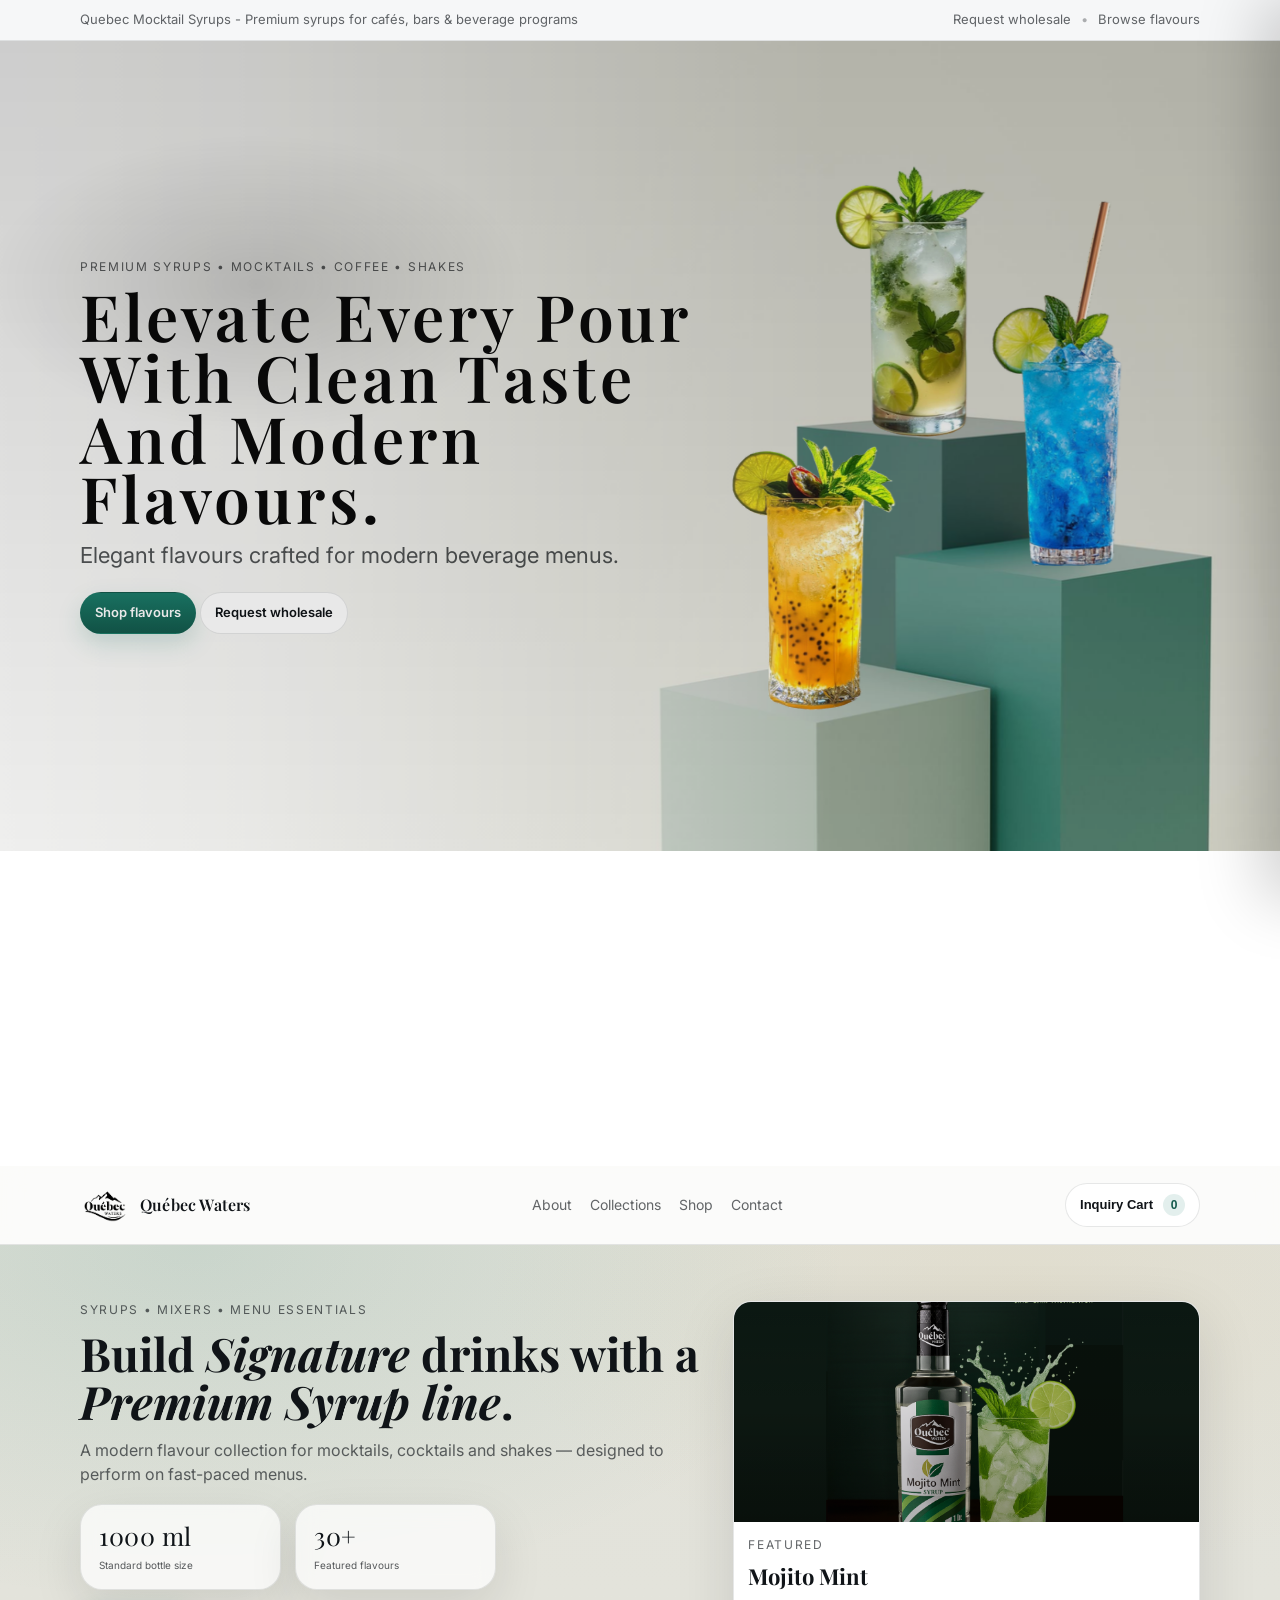
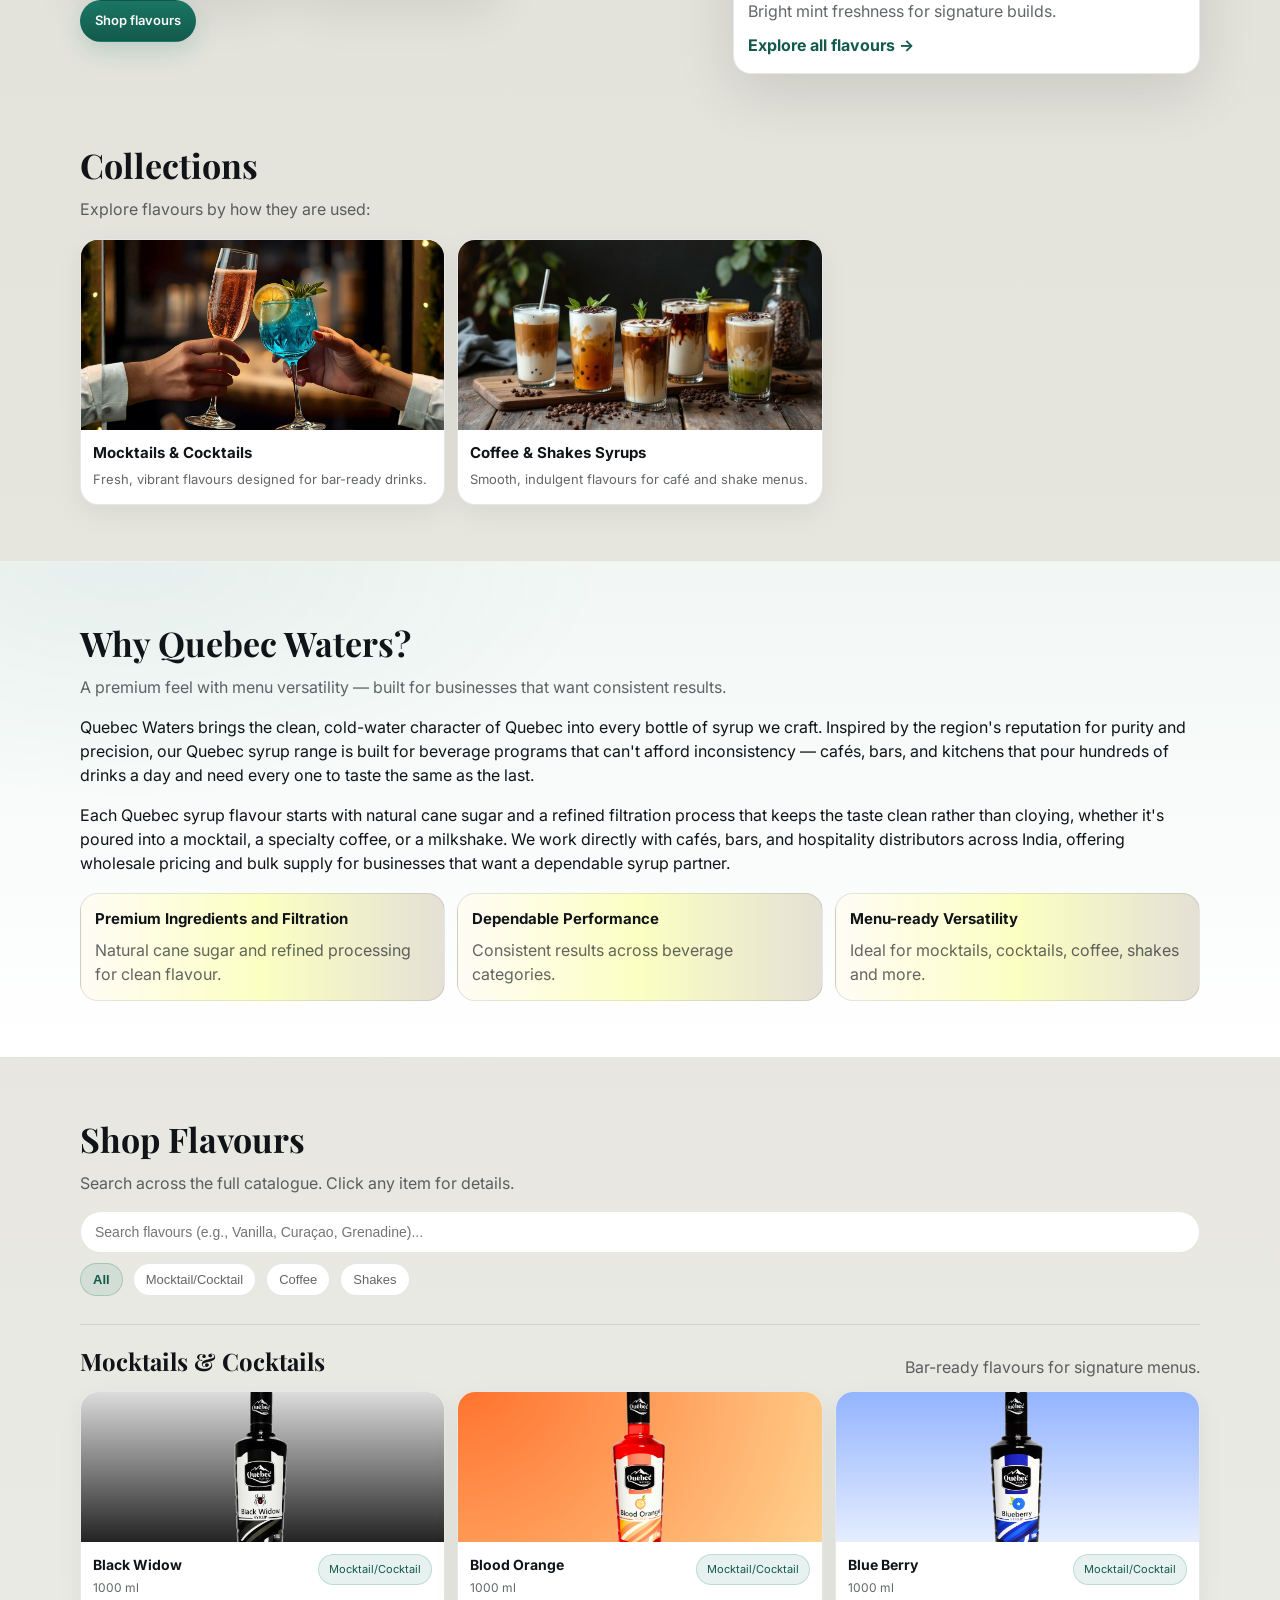
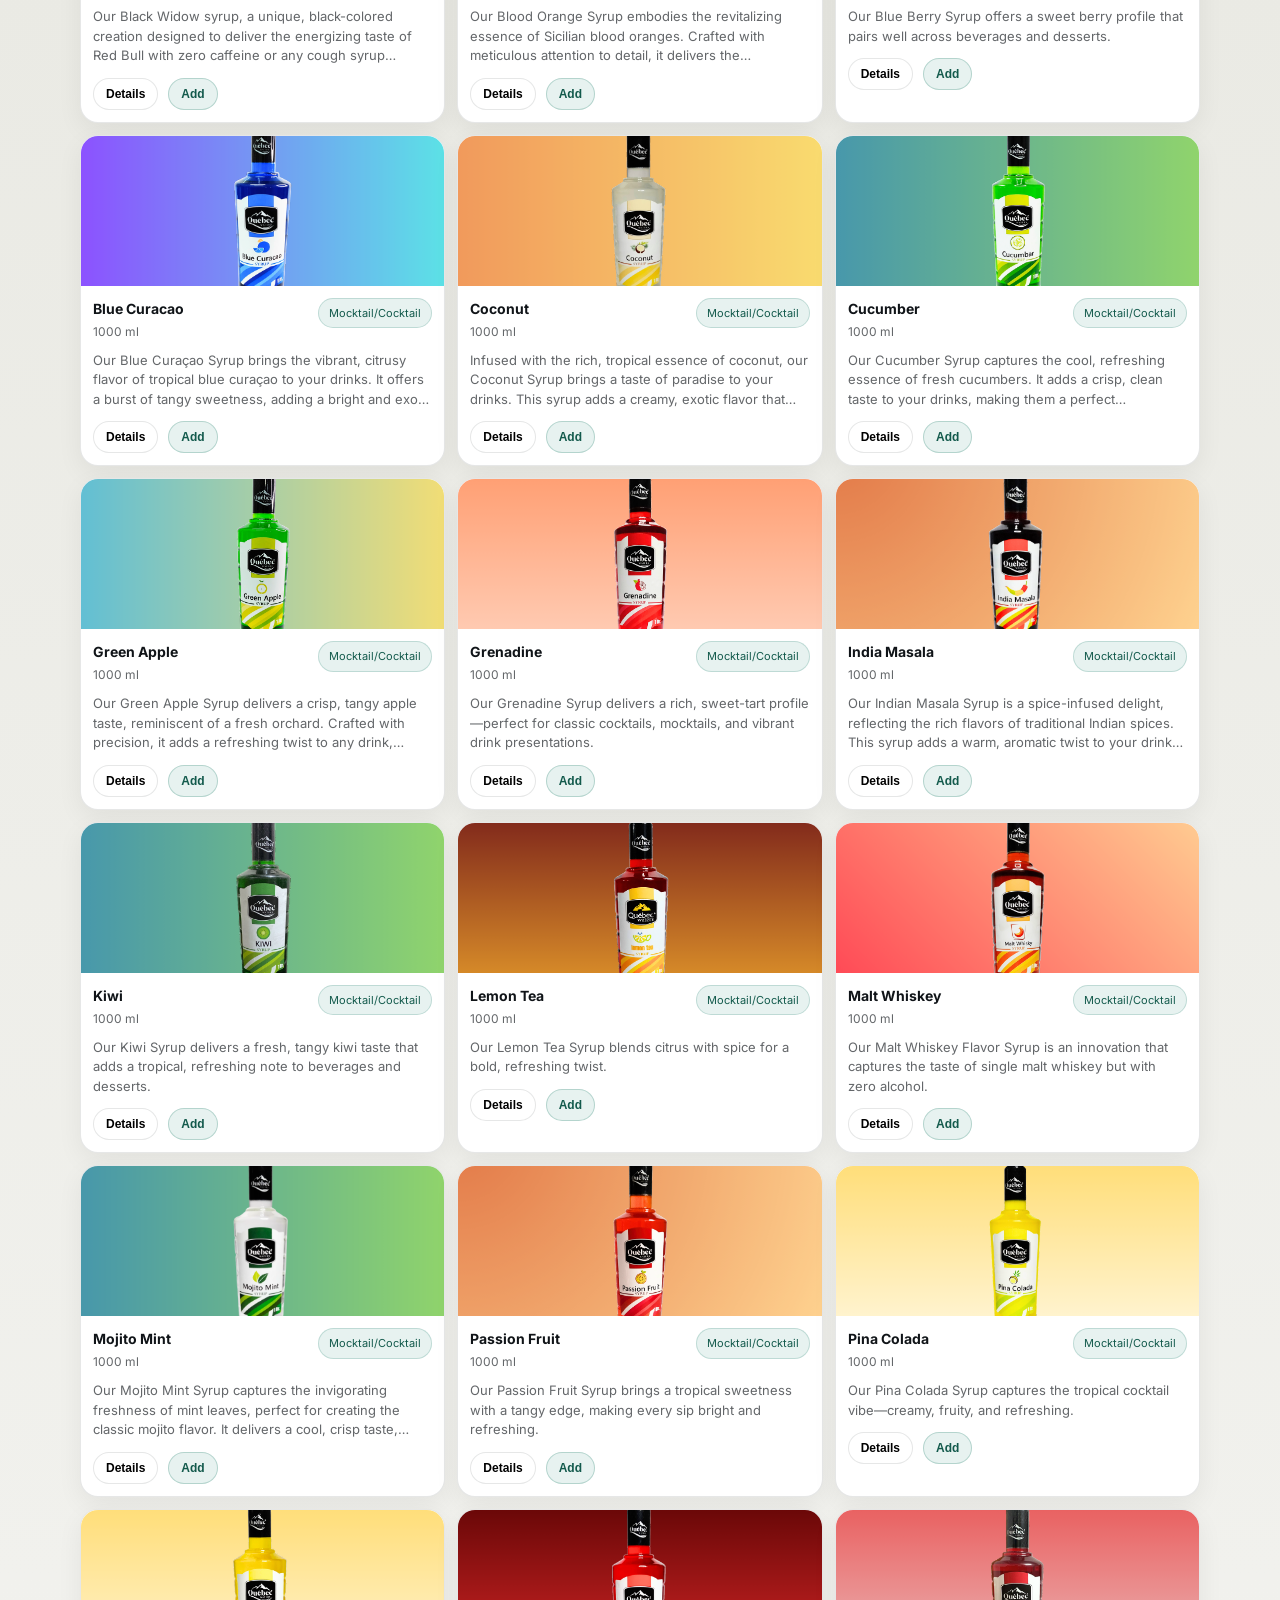
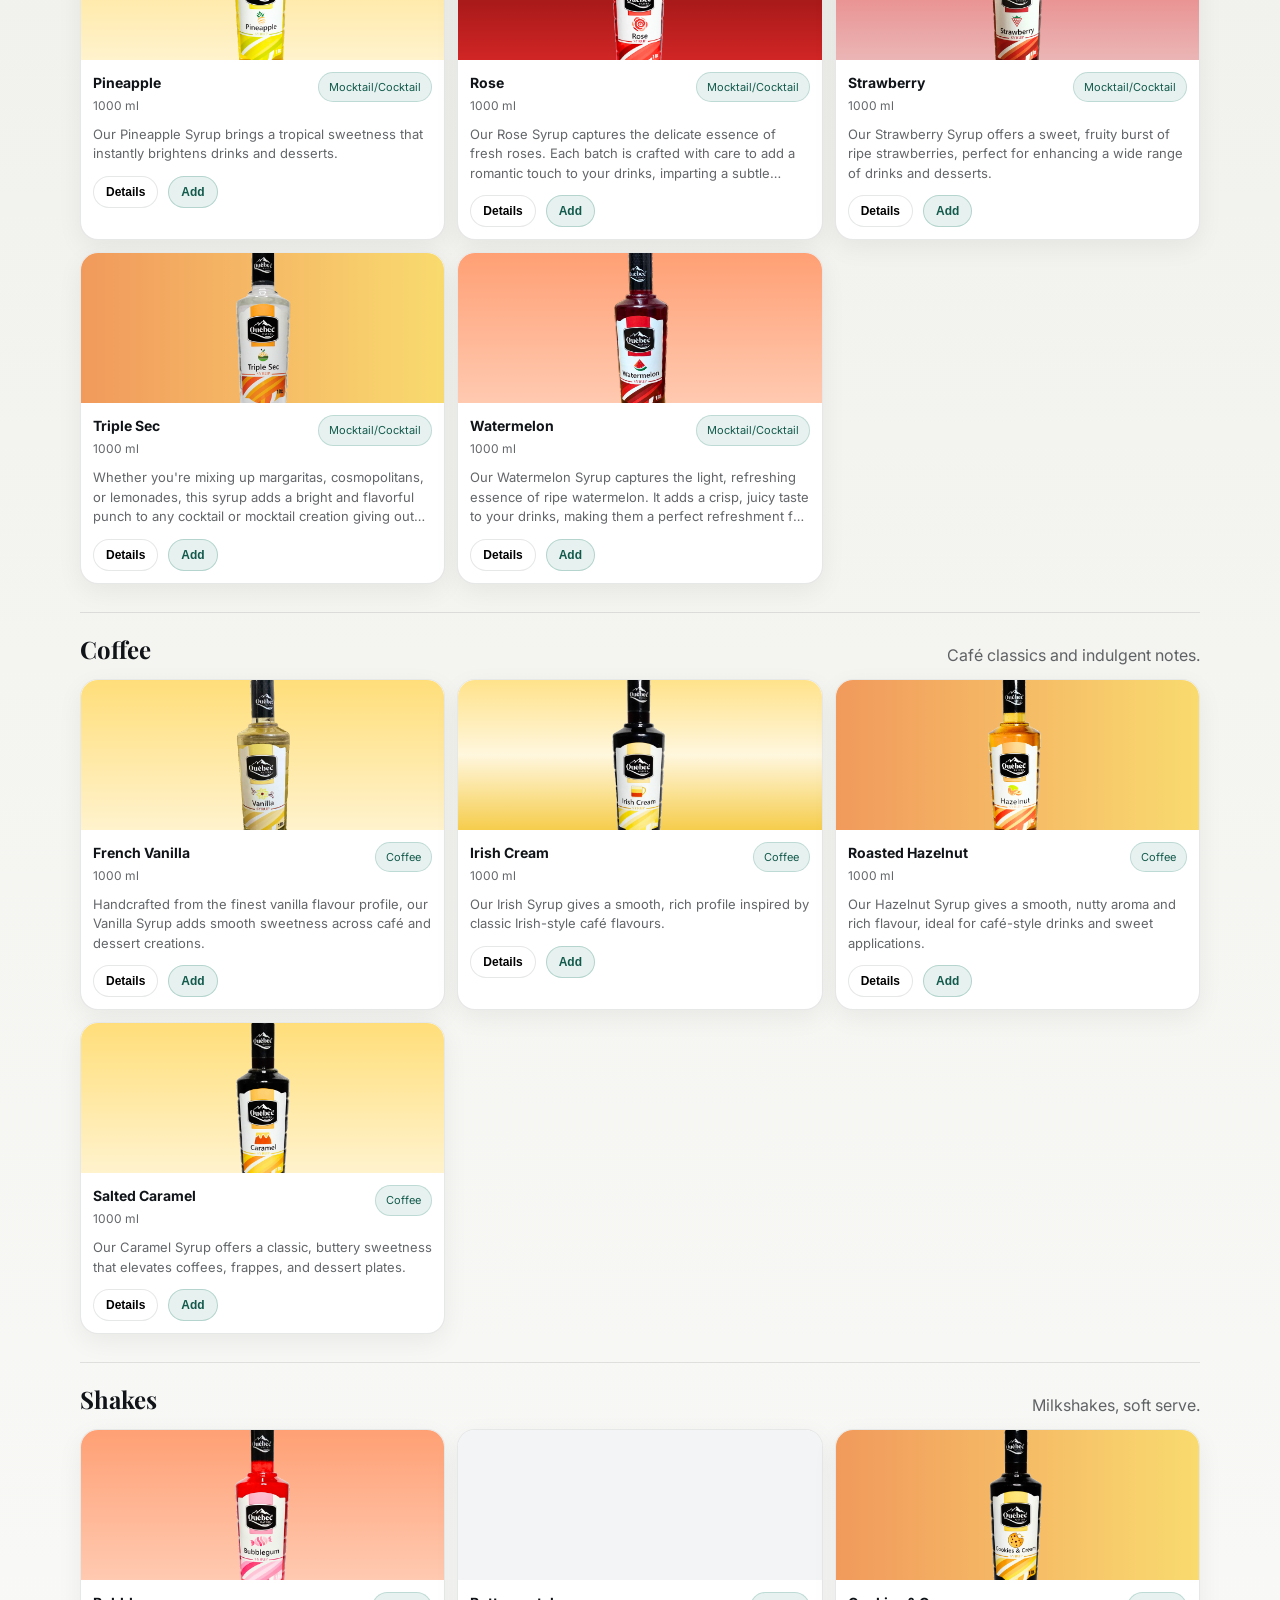
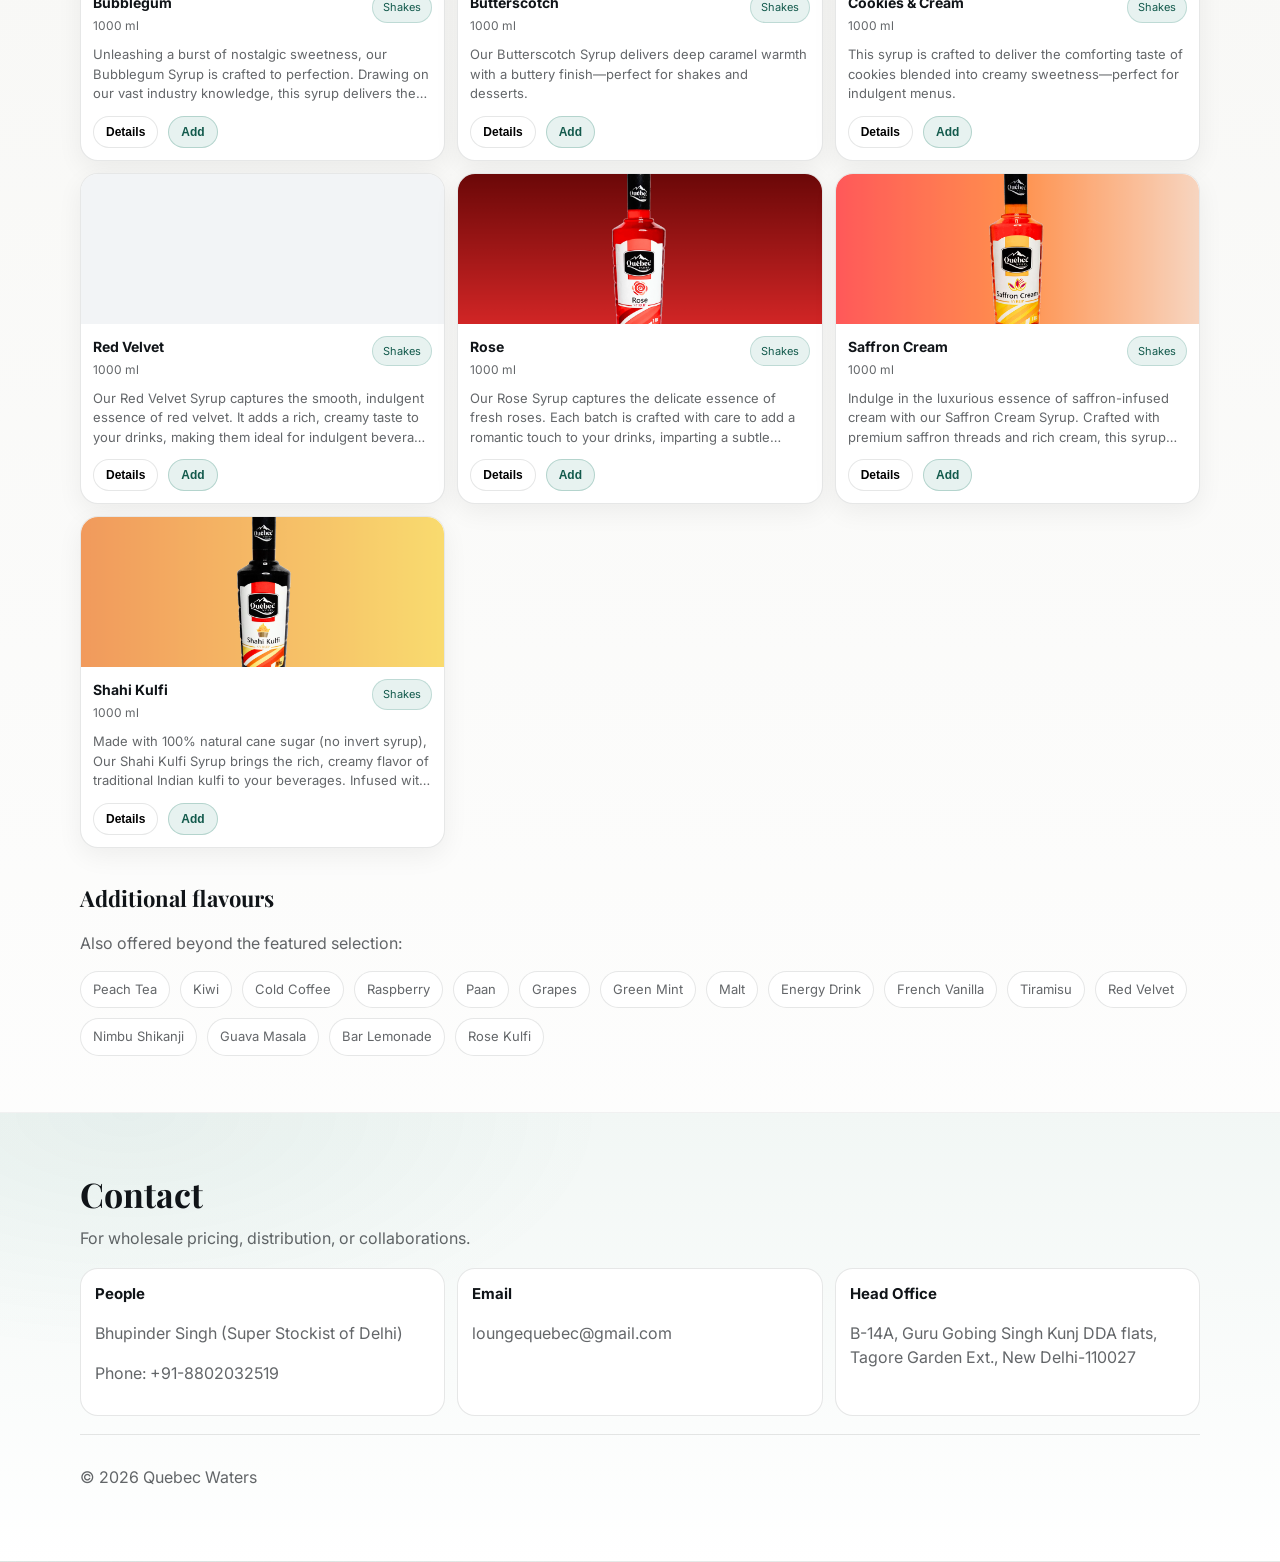
==== commit 0b3903a9: "update Added detailed description about Quebec Waters and its syrup offerings." ====
--- a/index.html
+++ b/index.html
@@ -147,12 +147,26 @@
     </section>
 
     <!-- WHY -->
+      <!-- WHY -->
     <section id="why" class="section section--alt">
       <div class="container">
         <div class="section__head">
           <h2>Why Quebec Waters?</h2>
           <p>A premium feel with menu versatility — built for businesses that want consistent results.</p>
         </div>
+
+        <p class="storyText">
+          Quebec Waters brings the clean, cold-water character of Quebec into every bottle of syrup we craft.
+          Inspired by the region's reputation for purity and precision, our Quebec syrup range is built for
+          beverage programs that can't afford inconsistency — cafés, bars, and kitchens that pour hundreds of
+          drinks a day and need every one to taste the same as the last.
+        </p>
+        <p class="storyText">
+          Each Quebec syrup flavour starts with natural cane sugar and a refined filtration process that keeps
+          the taste clean rather than cloying, whether it's poured into a mocktail, a specialty coffee, or a
+          milkshake. We work directly with cafés, bars, and hospitality distributors across India, offering
+          wholesale pricing and bulk supply for businesses that want a dependable syrup partner.
+        </p>
 
         <div class="featureGrid">
           <div class="feature">
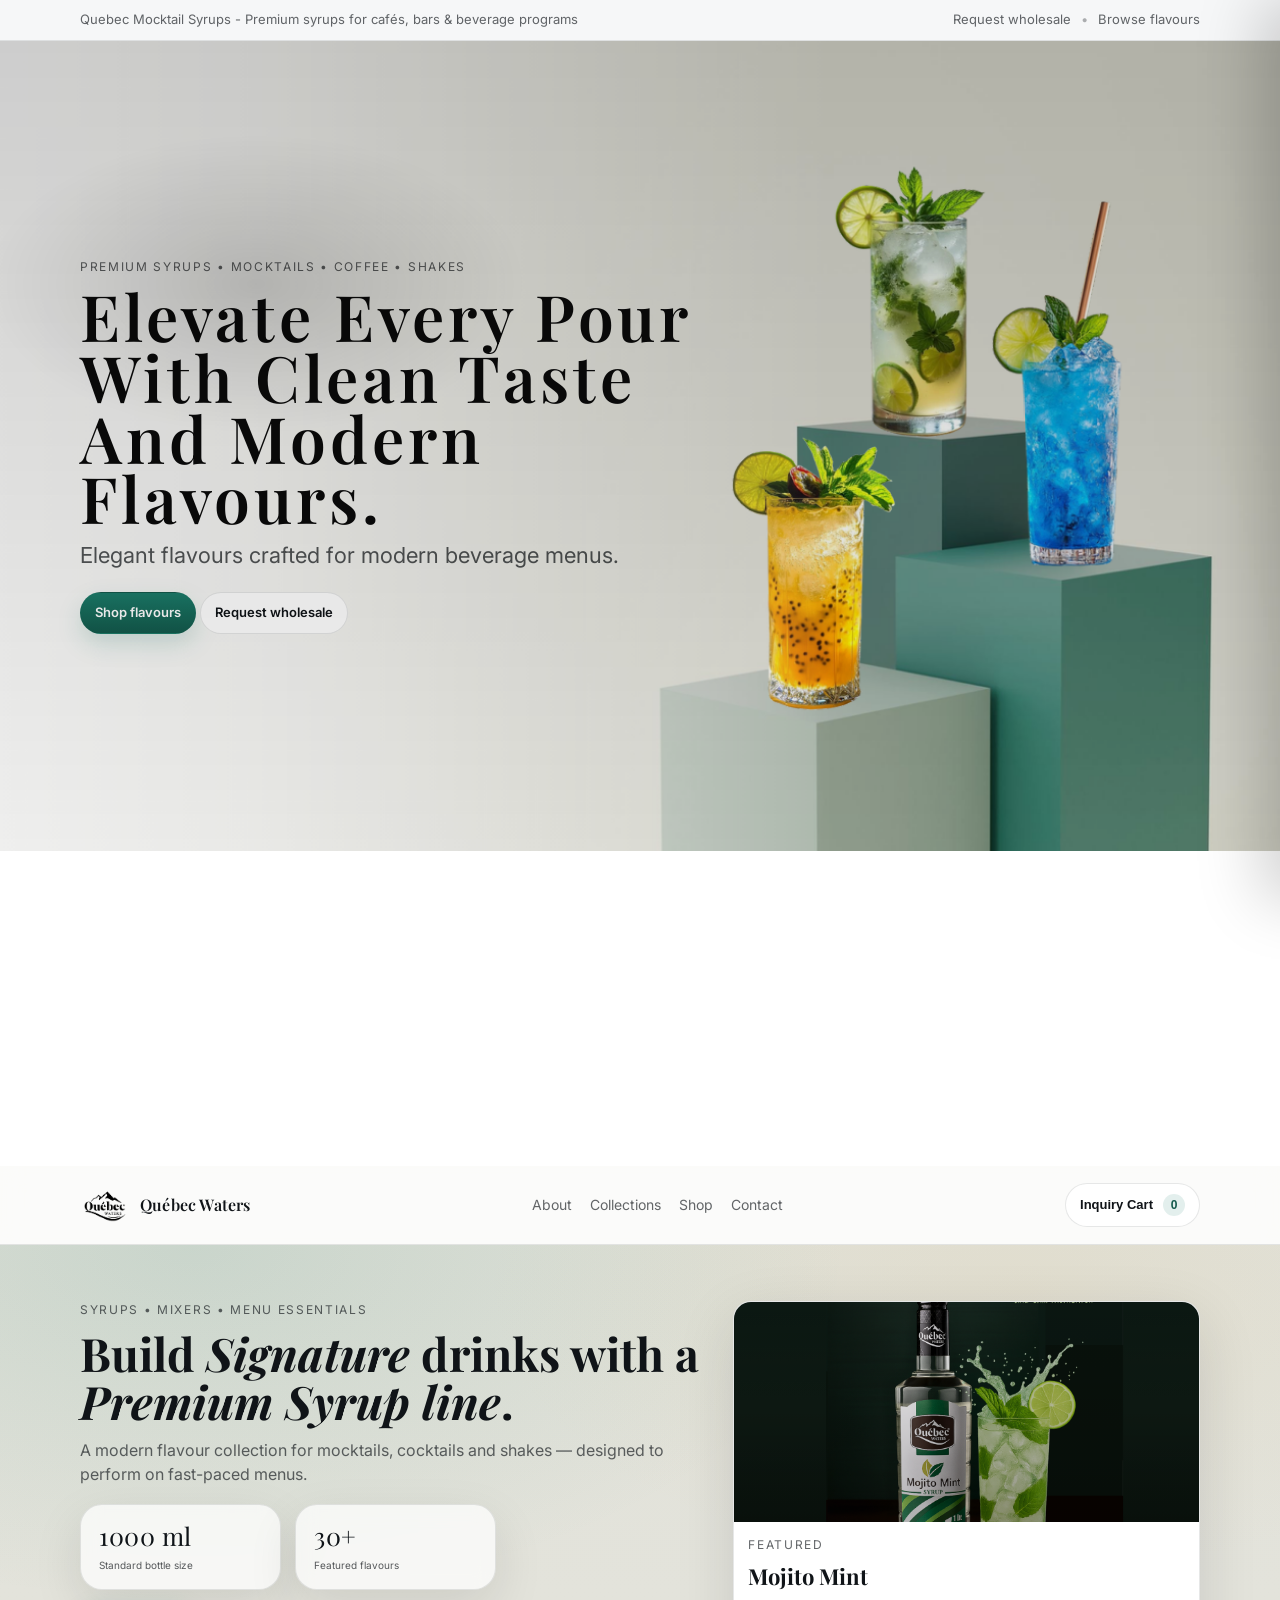
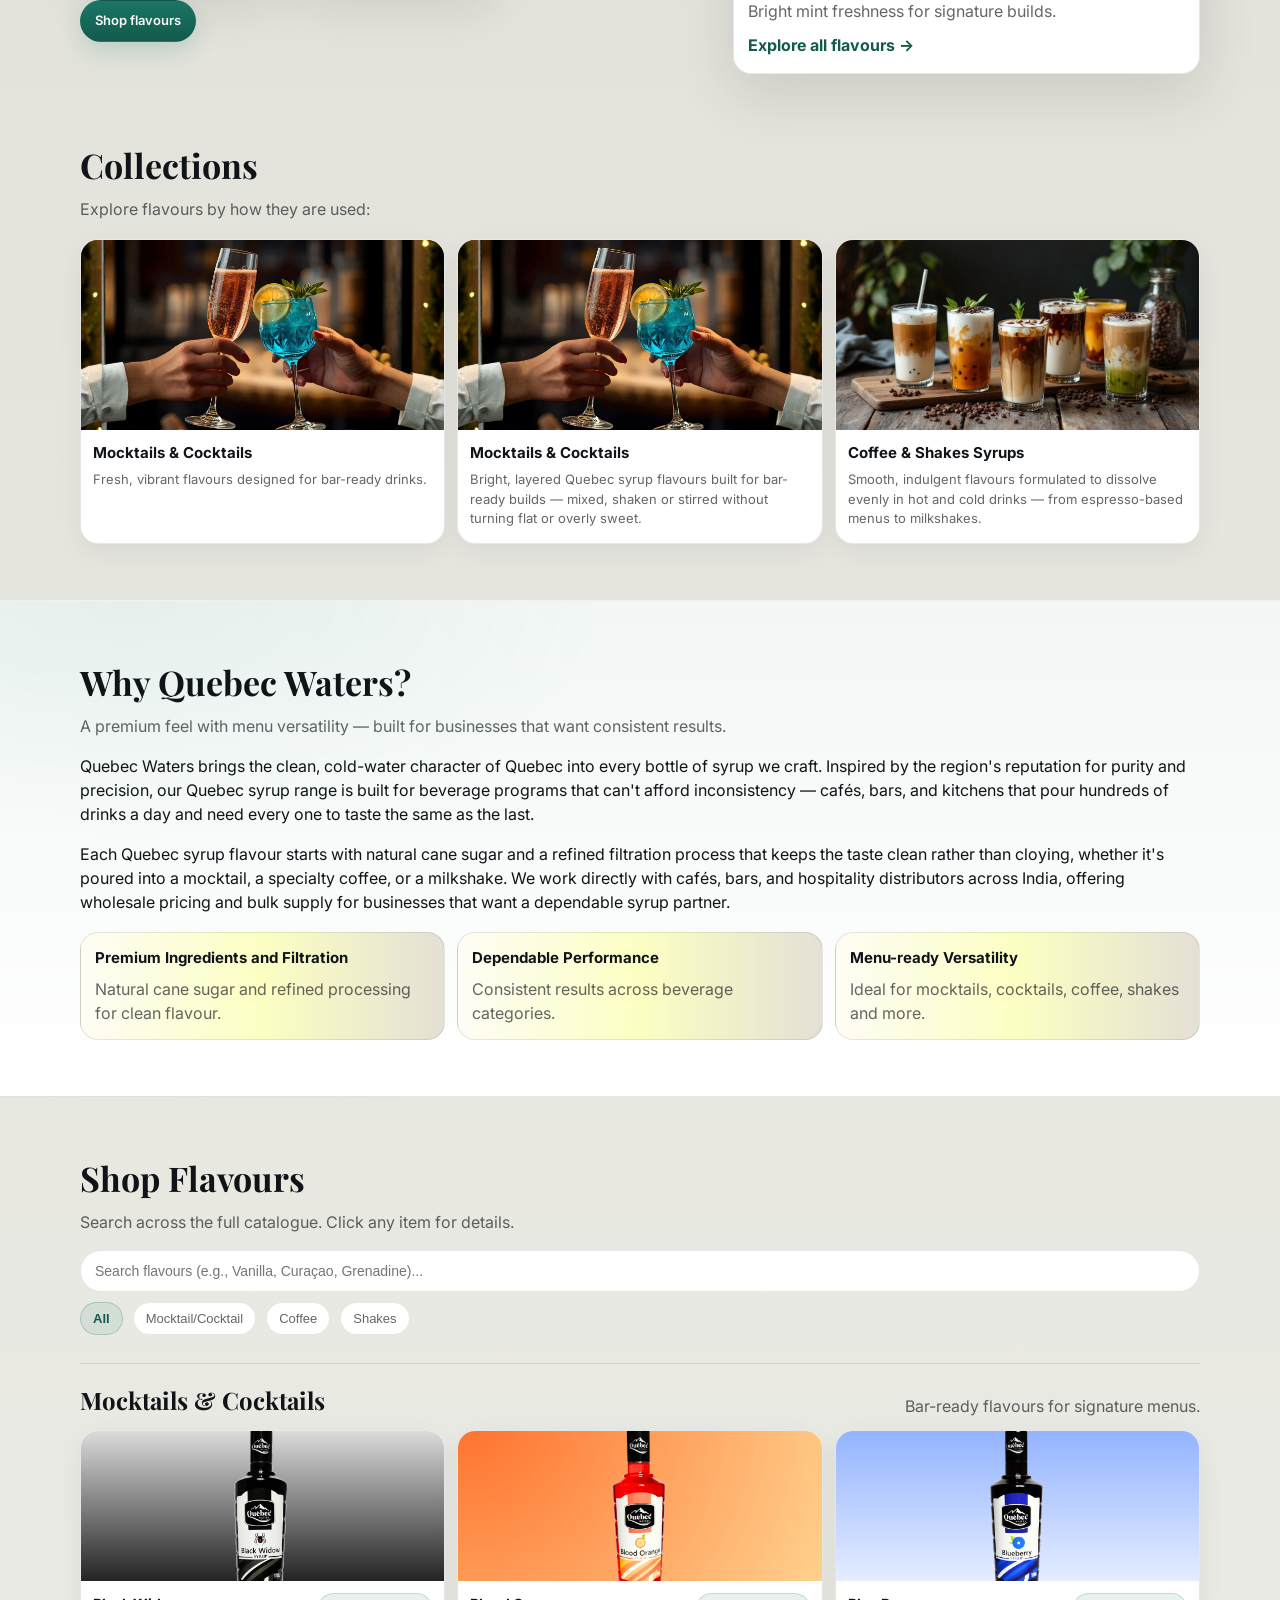
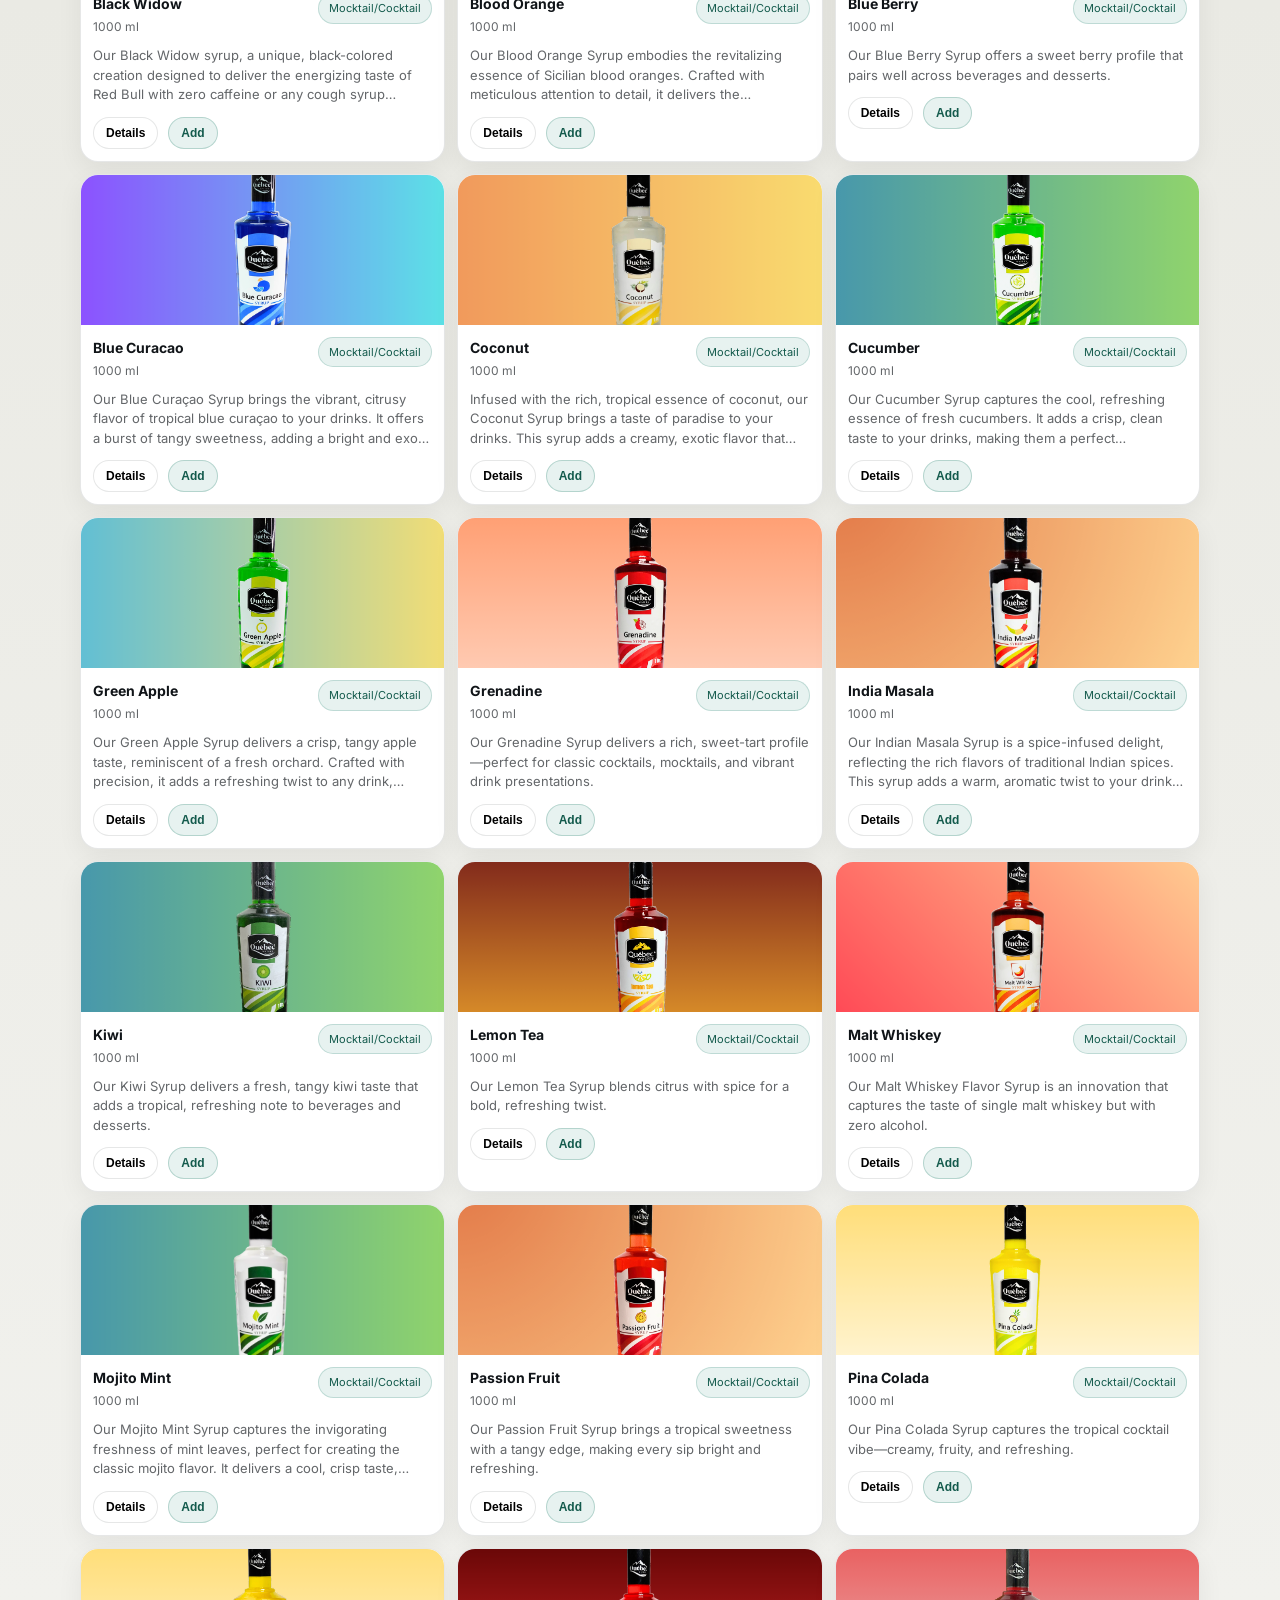
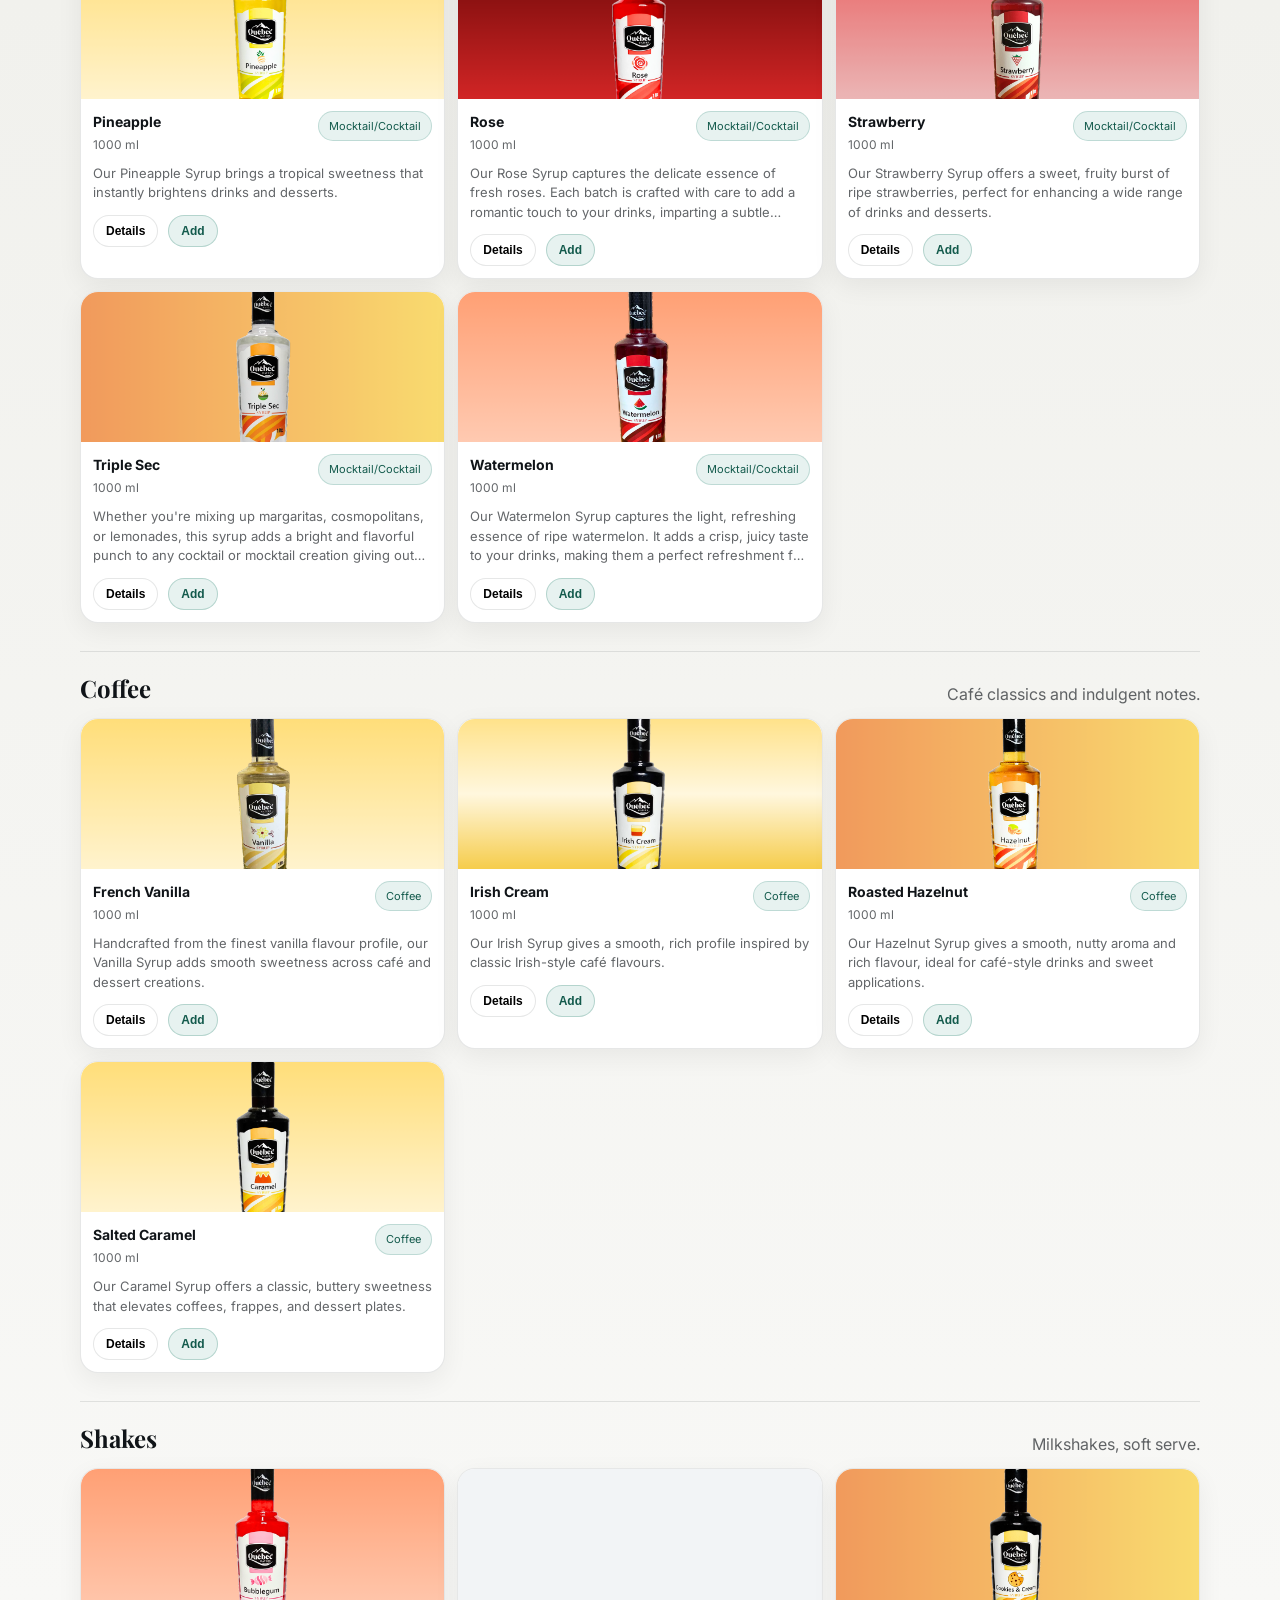
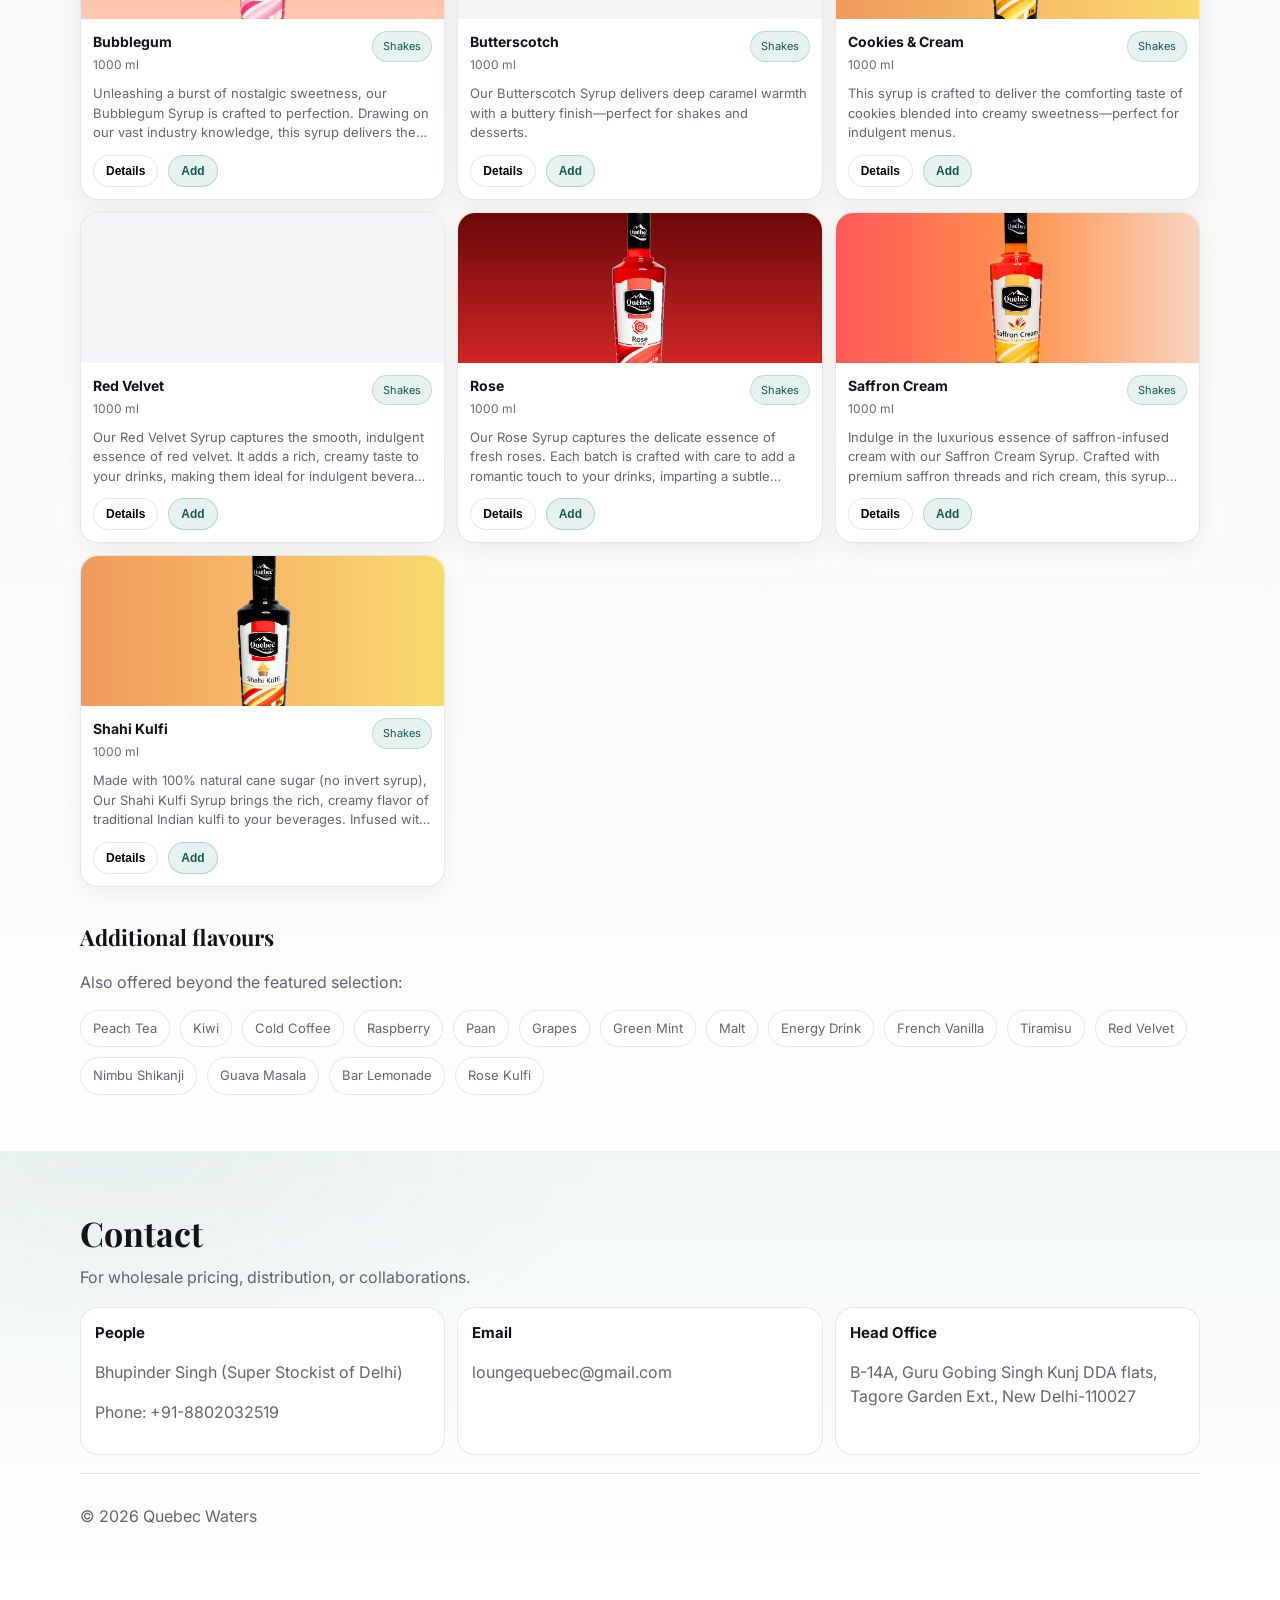
==== commit 74430c07: "Revise Coffee & Shakes Syrups description Updated the description for Coffee & Shakes Syrups to emph" ====
--- a/index.html
+++ b/index.html
@@ -134,12 +134,18 @@
               <h3>Mocktails & Cocktails</h3>
               <p>Fresh, vibrant flavours designed for bar-ready drinks.</p>
             </div>
+                    <a class="collectionTile" href="#cat-mocktail">
+             <div class="collectionImage mocktailImg"></div>
+            <div class="collectionTile__text">
+              <h3>Mocktails & Cocktails</h3>
+              <p>Bright, layered Quebec syrup flavours built for bar-ready builds — mixed, shaken or stirred without turning flat or overly sweet.</p>
+            </div>
           </a>
           <a class="collectionTile" href="#cat-coffee">
             <div class="collectionImage coffeeImg"></div>
             <div class="collectionTile__text">
               <h3>Coffee & Shakes Syrups</h3>
-              <p>Smooth, indulgent flavours for café and shake menus.</p>
+              <p>Smooth, indulgent flavours formulated to dissolve evenly in hot and cold drinks — from espresso-based menus to milkshakes.</p>
             </div>
           </a>
         </div>
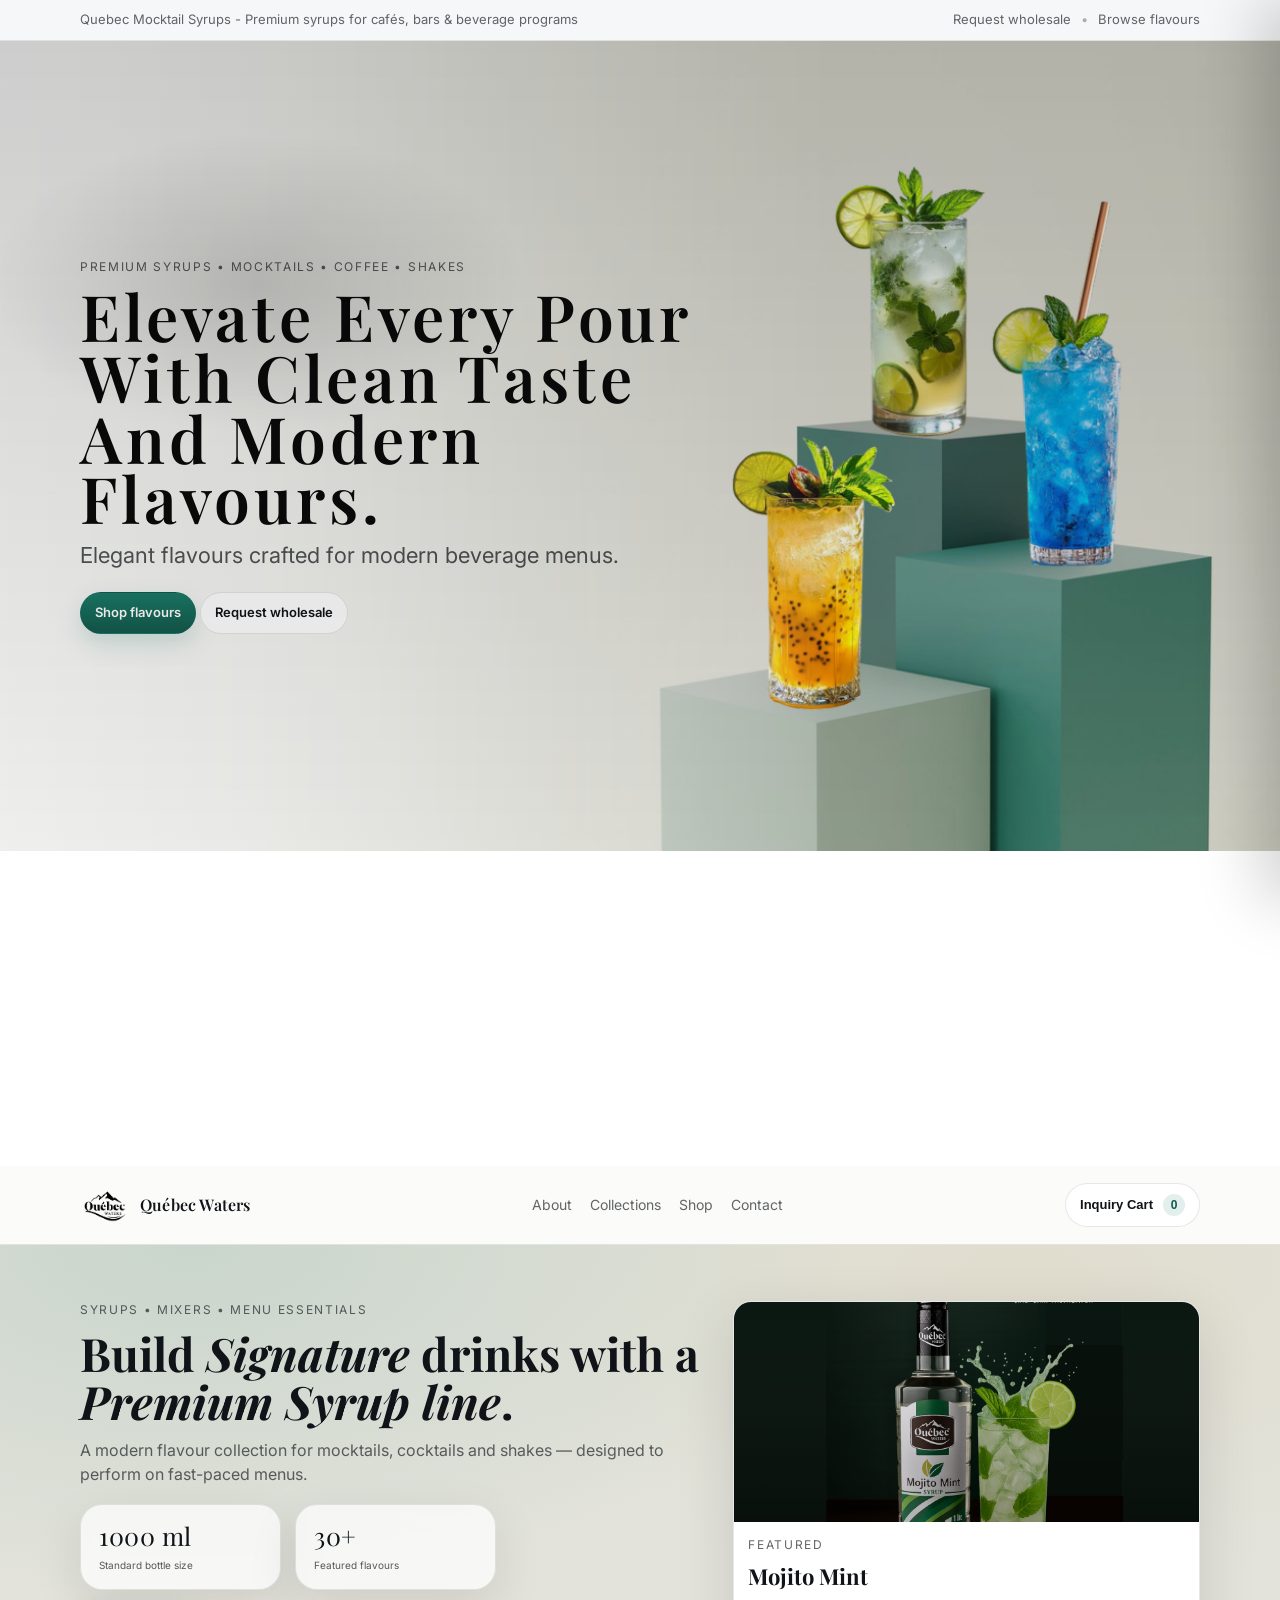
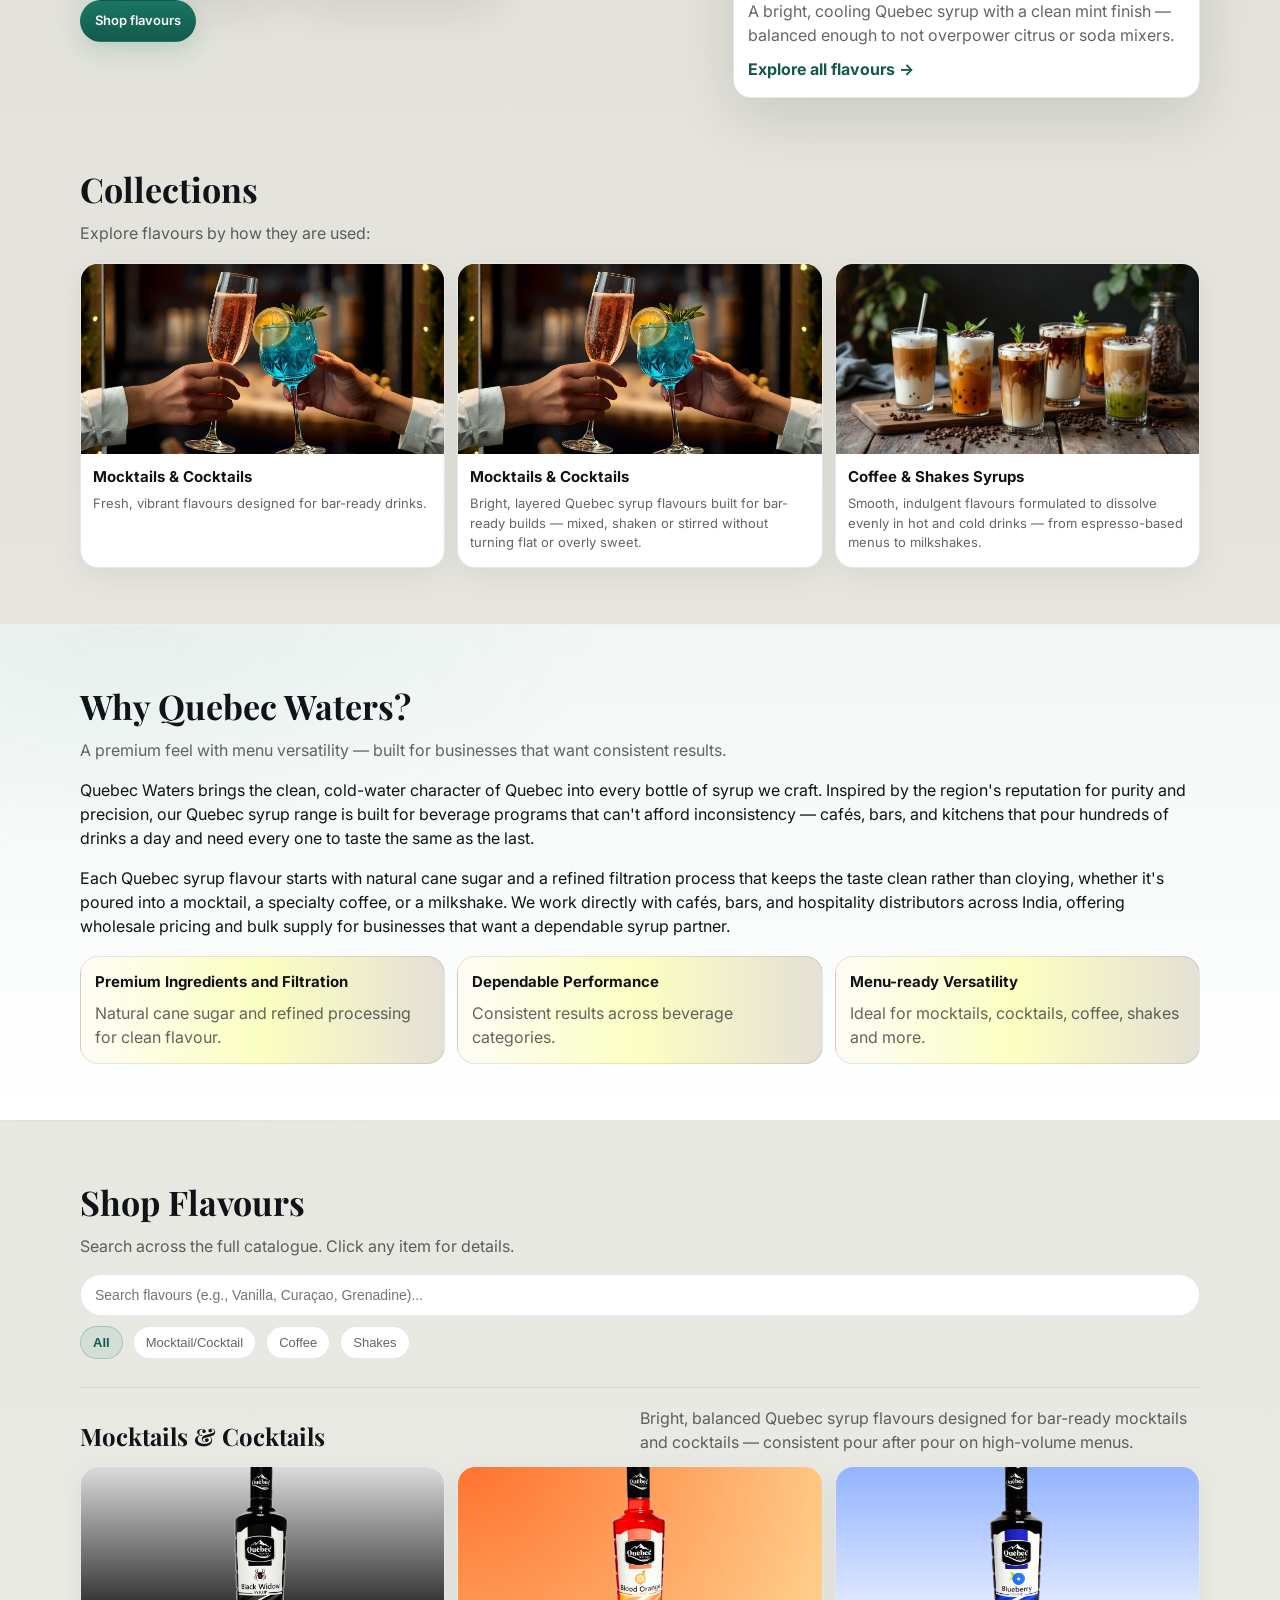
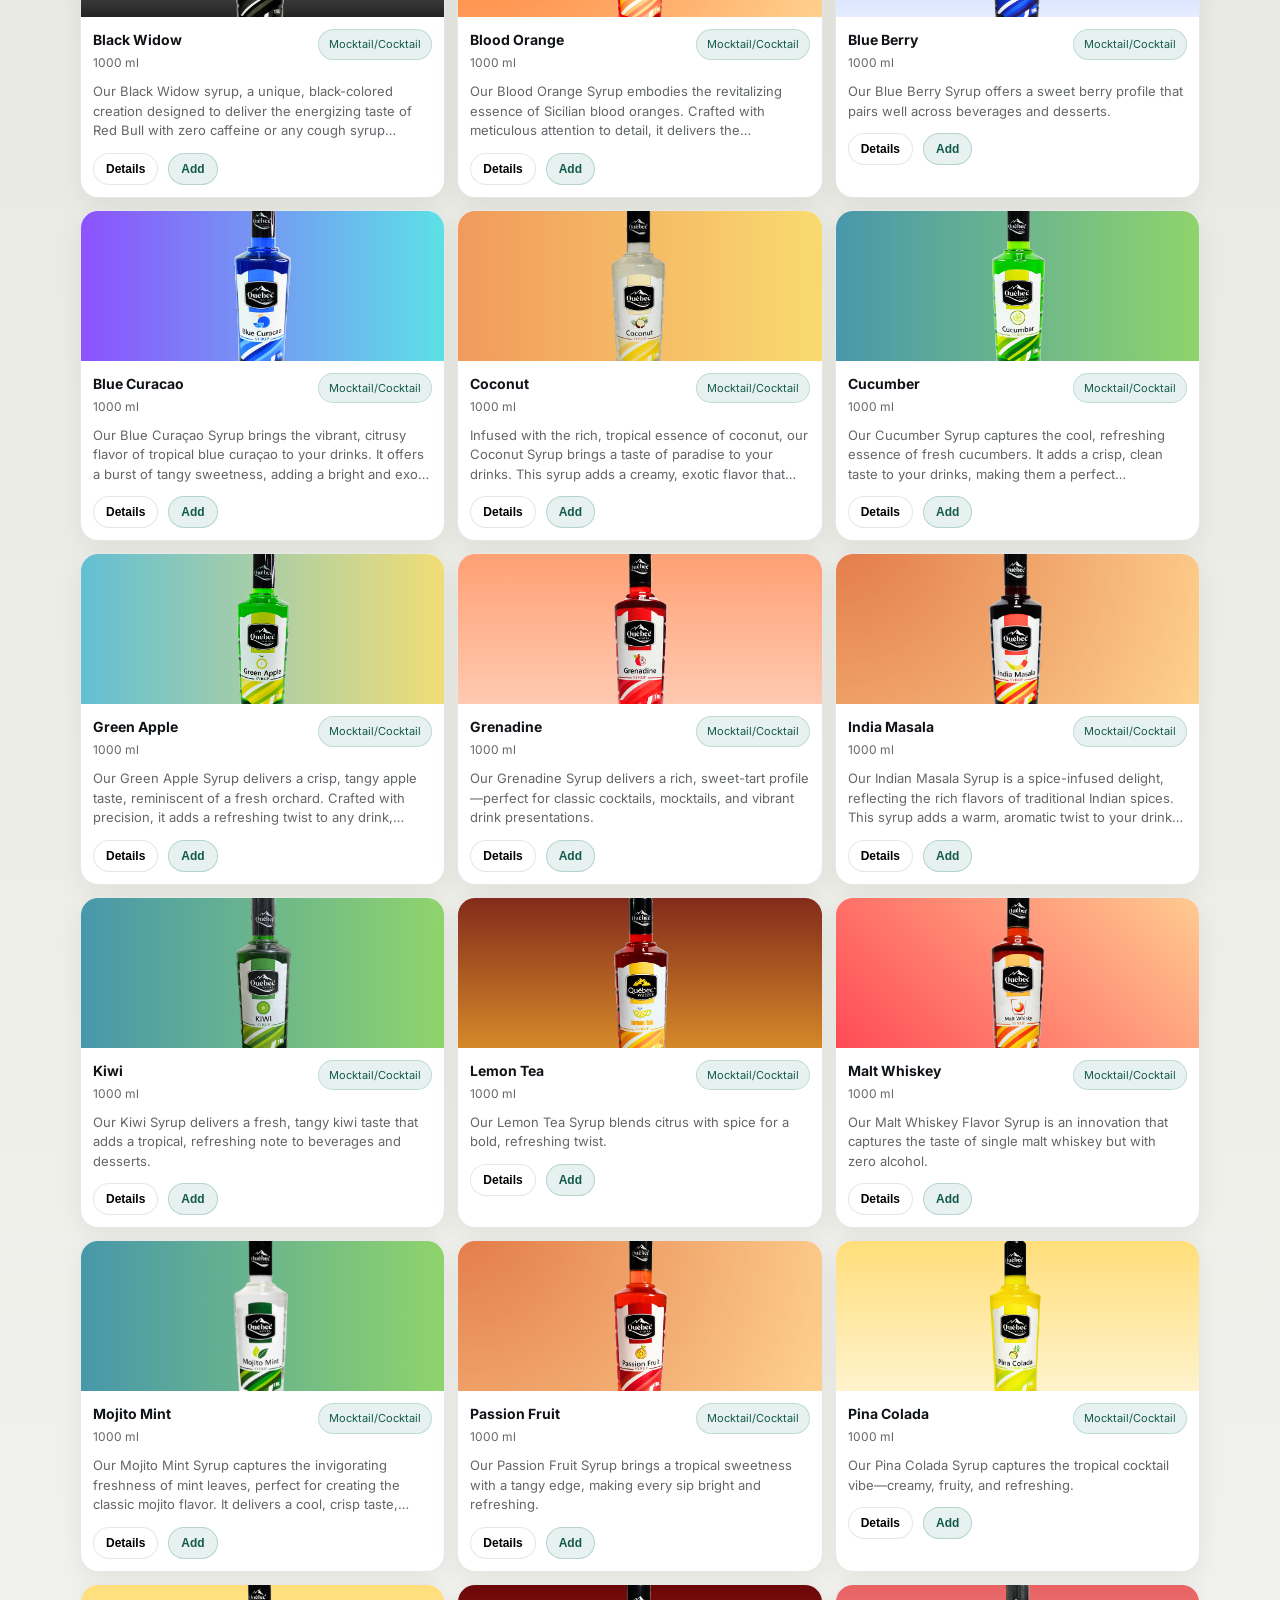
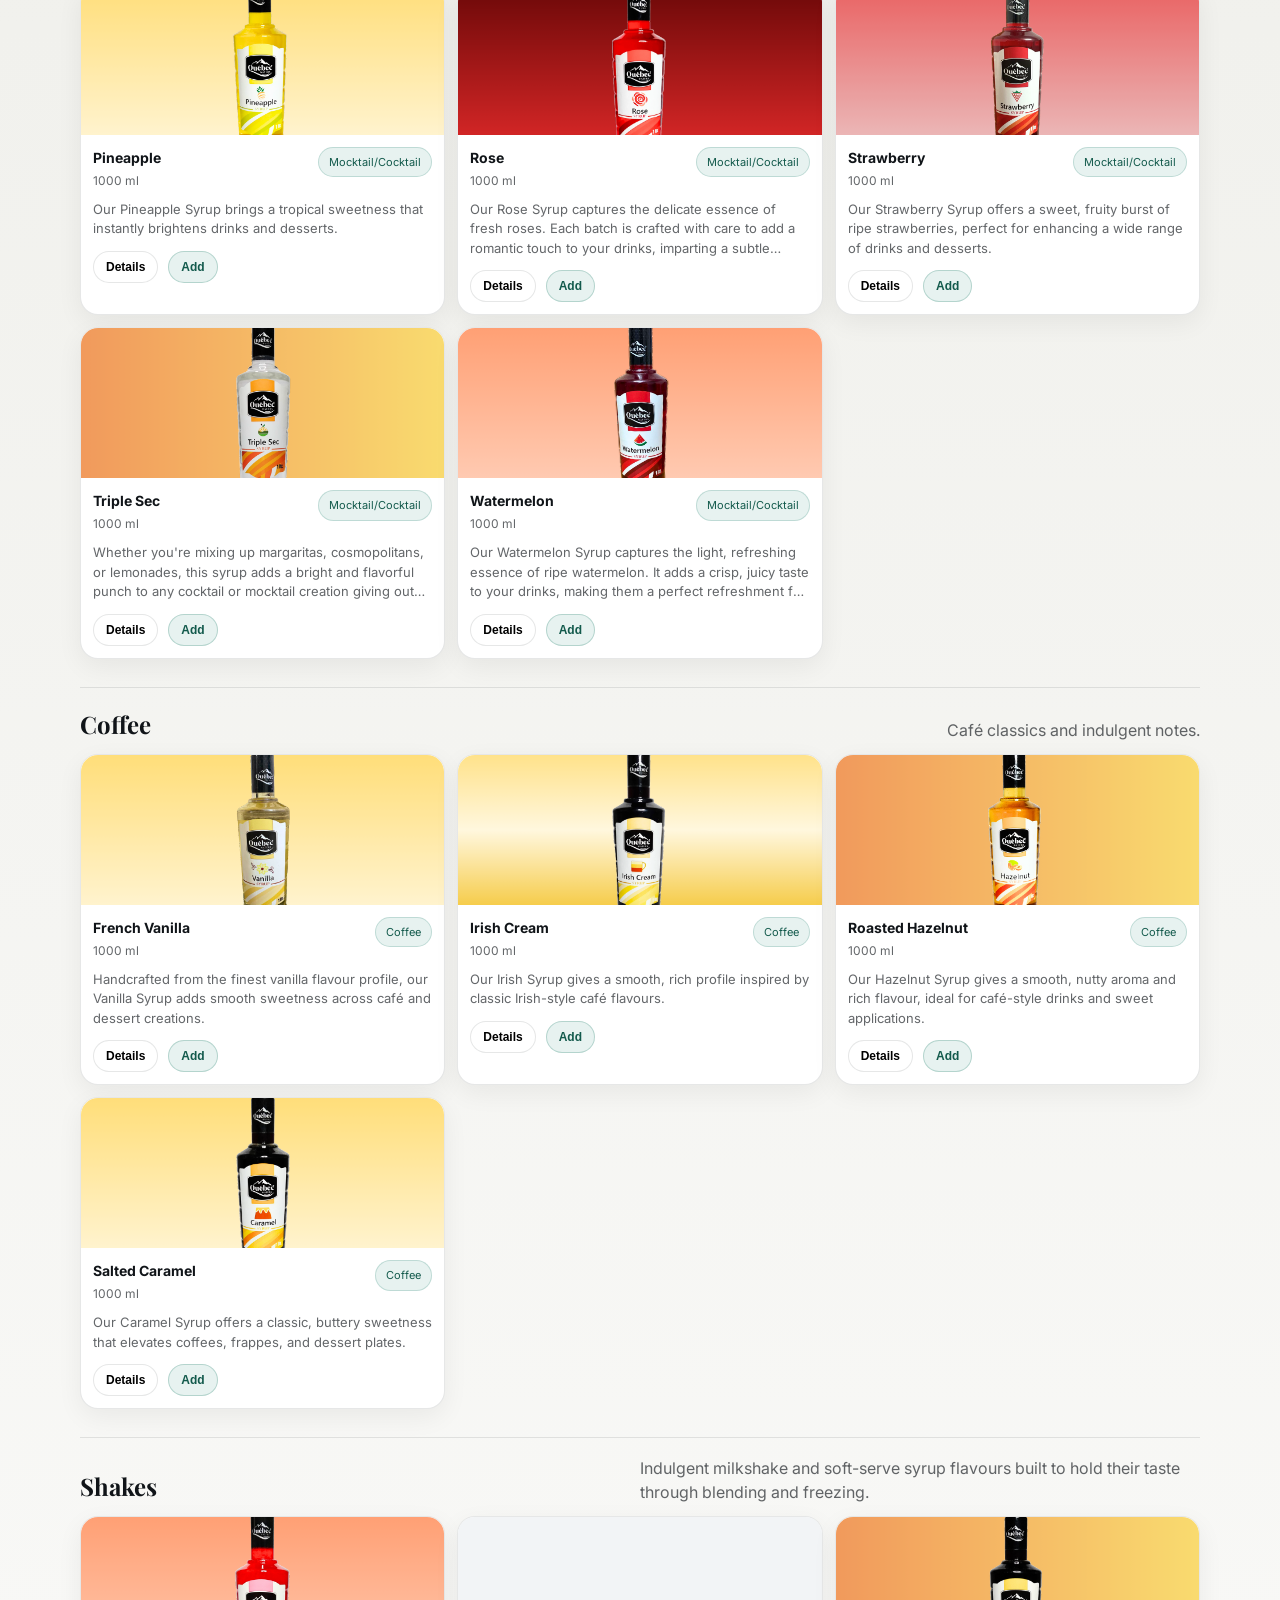
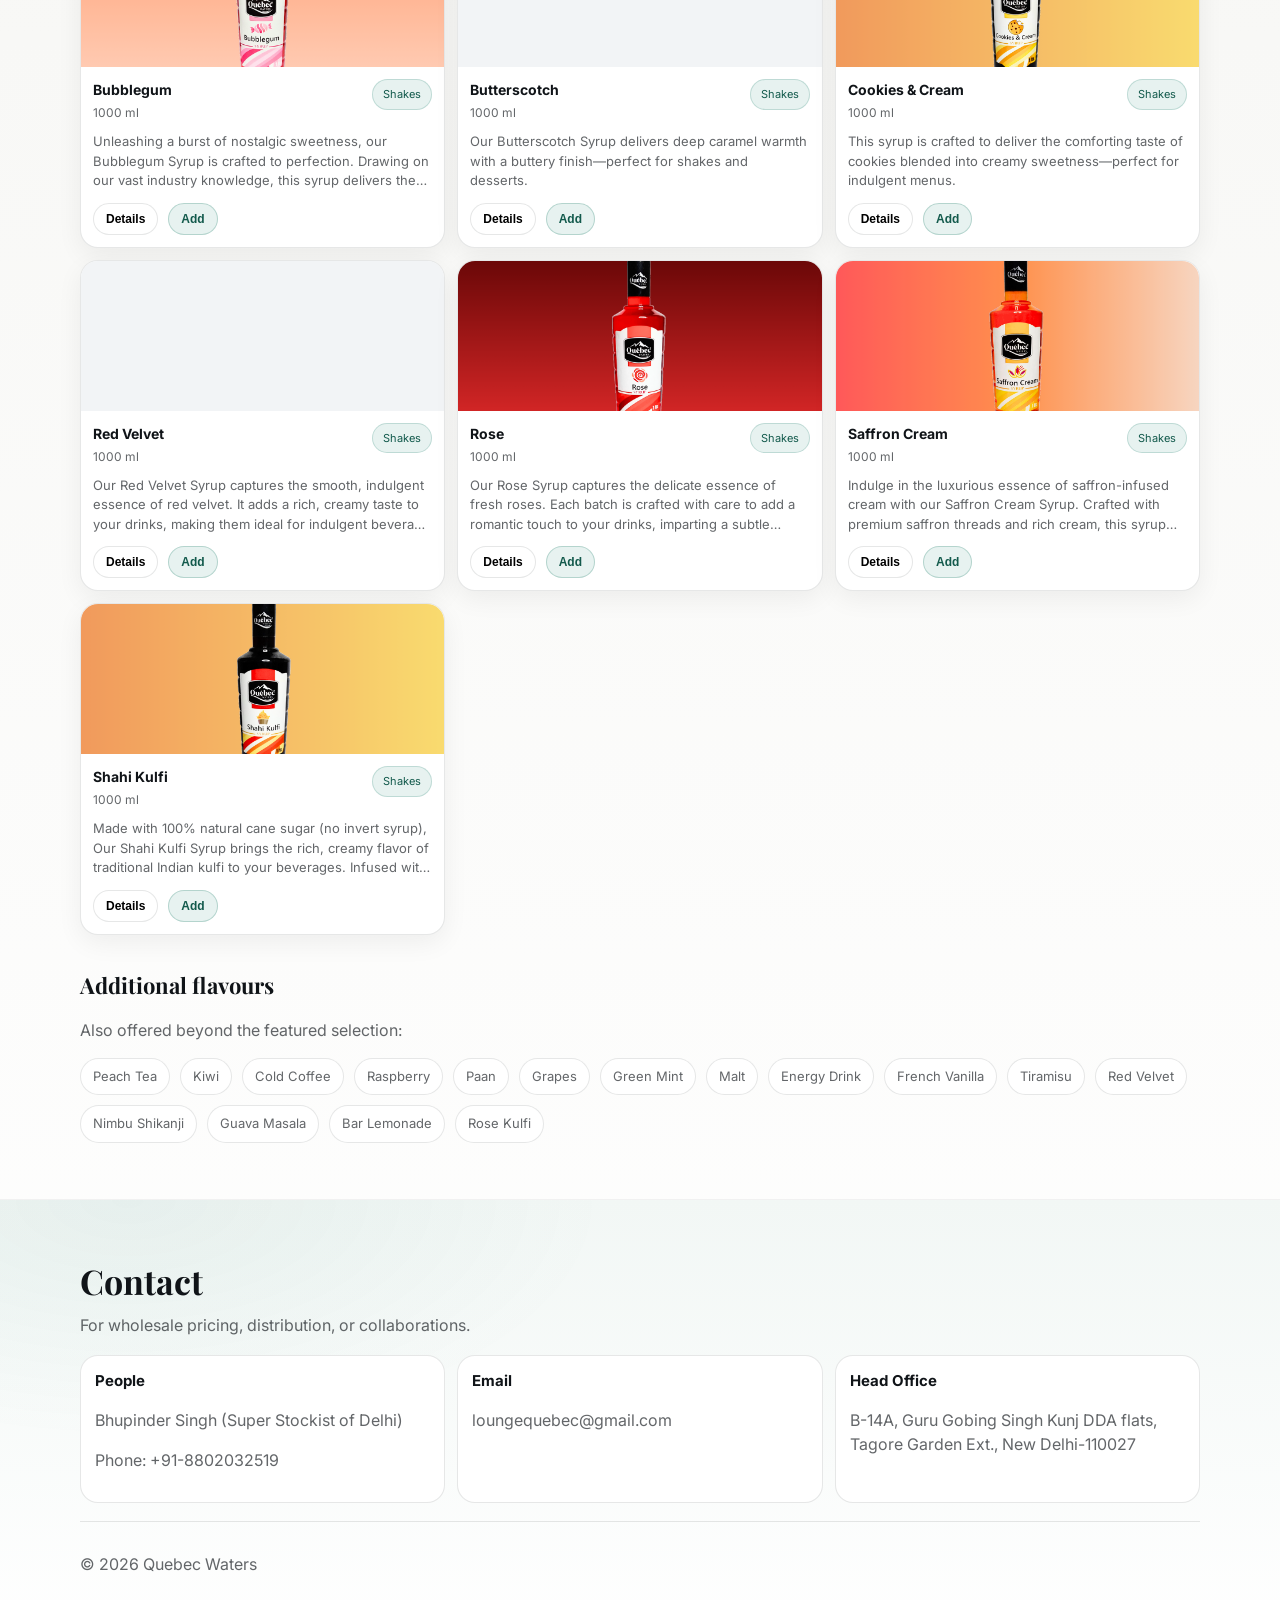
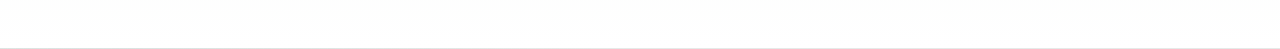
==== commit e765bf77: "Revise descriptions Updated descriptions" ====
--- a/index.html
+++ b/index.html
@@ -107,10 +107,10 @@
 
        <div class="heroCard">
         <div class="heroCard__img"></div>
-         <div class="heroCard__meta">
+                  <div class="heroCard__meta">
             <p class="heroCard__label">FEATURED</p>
             <h3 class="heroCard__title">Mojito Mint</h3>
-            <p class="heroCard__sub">Bright mint freshness for signature builds.</p>
+            <p class="heroCard__sub">A bright, cooling Quebec syrup with a clean mint finish — balanced enough to not overpower citrus or soda mixers.</p>
             <a class="link" href="#collection">Explore all flavours →</a>
         </div>
         </div>
@@ -209,15 +209,15 @@
           </div>
         </div>
 
-        <section class="categoryBlock" aria-labelledby="cat-mocktail">
+               <section class="categoryBlock" aria-labelledby="cat-mocktail">
           <div class="categoryHead">
             <h3 id="cat-mocktail">Mocktails & Cocktails</h3>
-            <p>Bar-ready flavours for signature menus.</p>
+            <p>Bright, balanced Quebec syrup flavours designed for bar-ready mocktails and cocktails — consistent pour after pour on high-volume menus.</p>
           </div>
           <div id="grid-mocktail" class="productGrid"></div>
         </section>
 
-        <section class="categoryBlock" aria-labelledby="cat-coffee">
+                <section class="categoryBlock" aria-labelledby="cat-coffee">
           <div class="categoryHead">
             <h3 id="cat-coffee">Coffee</h3>
             <p>Café classics and indulgent notes.</p>
@@ -225,10 +225,10 @@
           <div id="grid-coffee" class="productGrid"></div>
         </section>
 
-        <section class="categoryBlock" aria-labelledby="cat-shake">
+               <section class="categoryBlock" aria-labelledby="cat-shake">
           <div class="categoryHead">
             <h3 id="cat-shake">Shakes </h3>
-            <p>Milkshakes, soft serve.</p>
+            <p>Indulgent milkshake and soft-serve syrup flavours built to hold their taste through blending and freezing.</p>
           </div>
           <div id="grid-shake" class="productGrid"></div>
         </section>
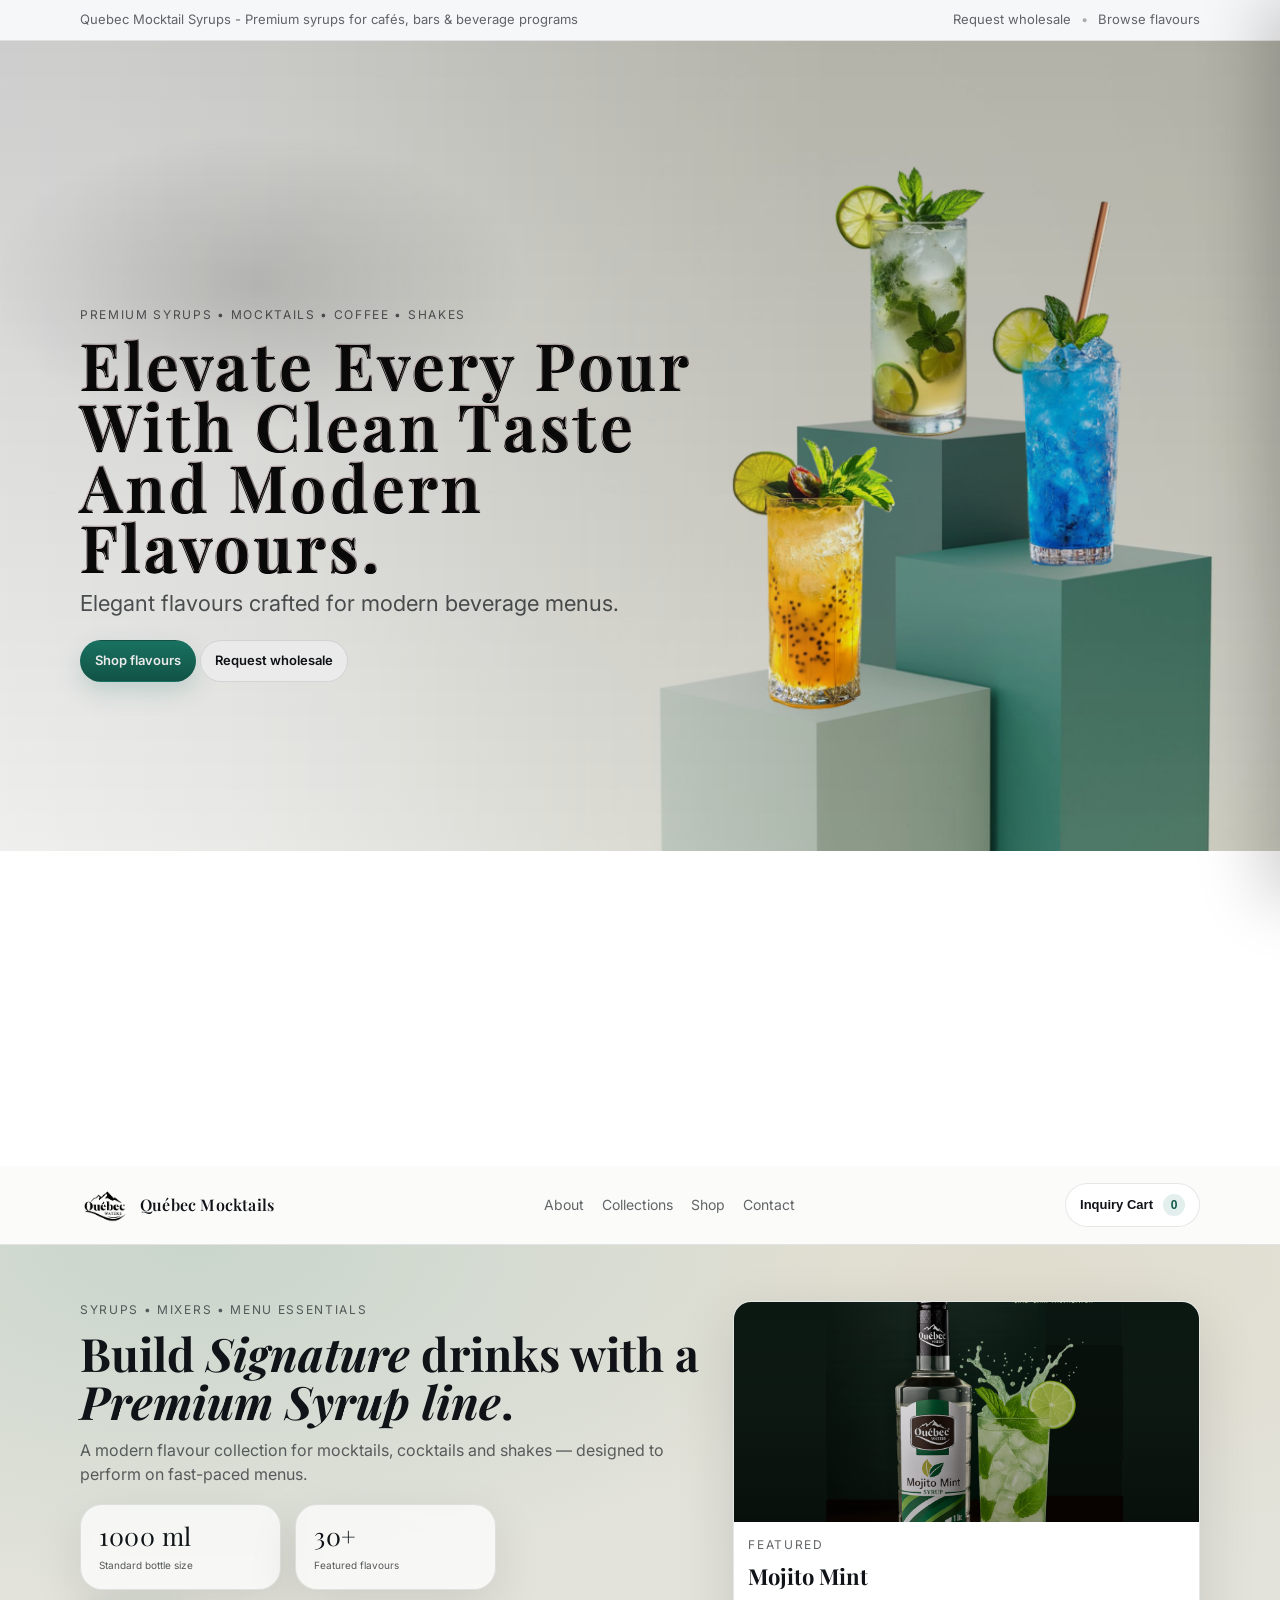
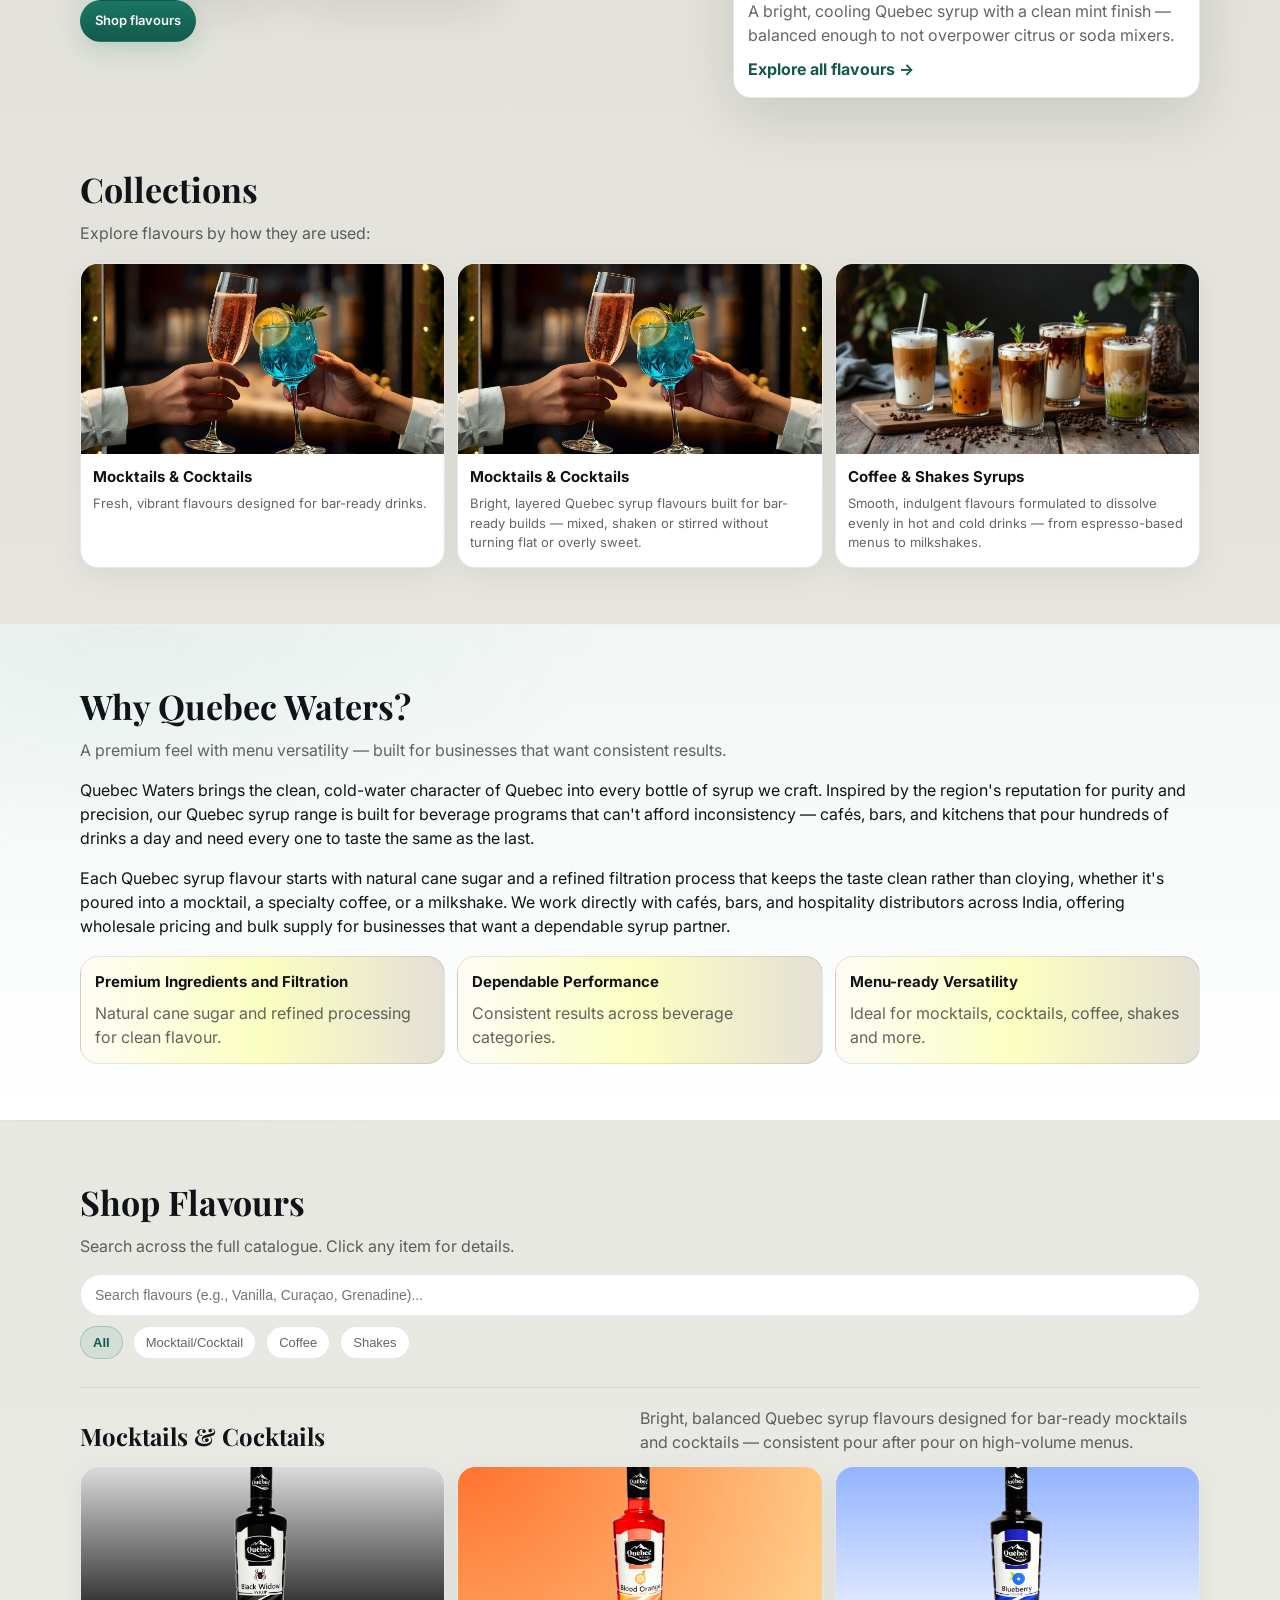
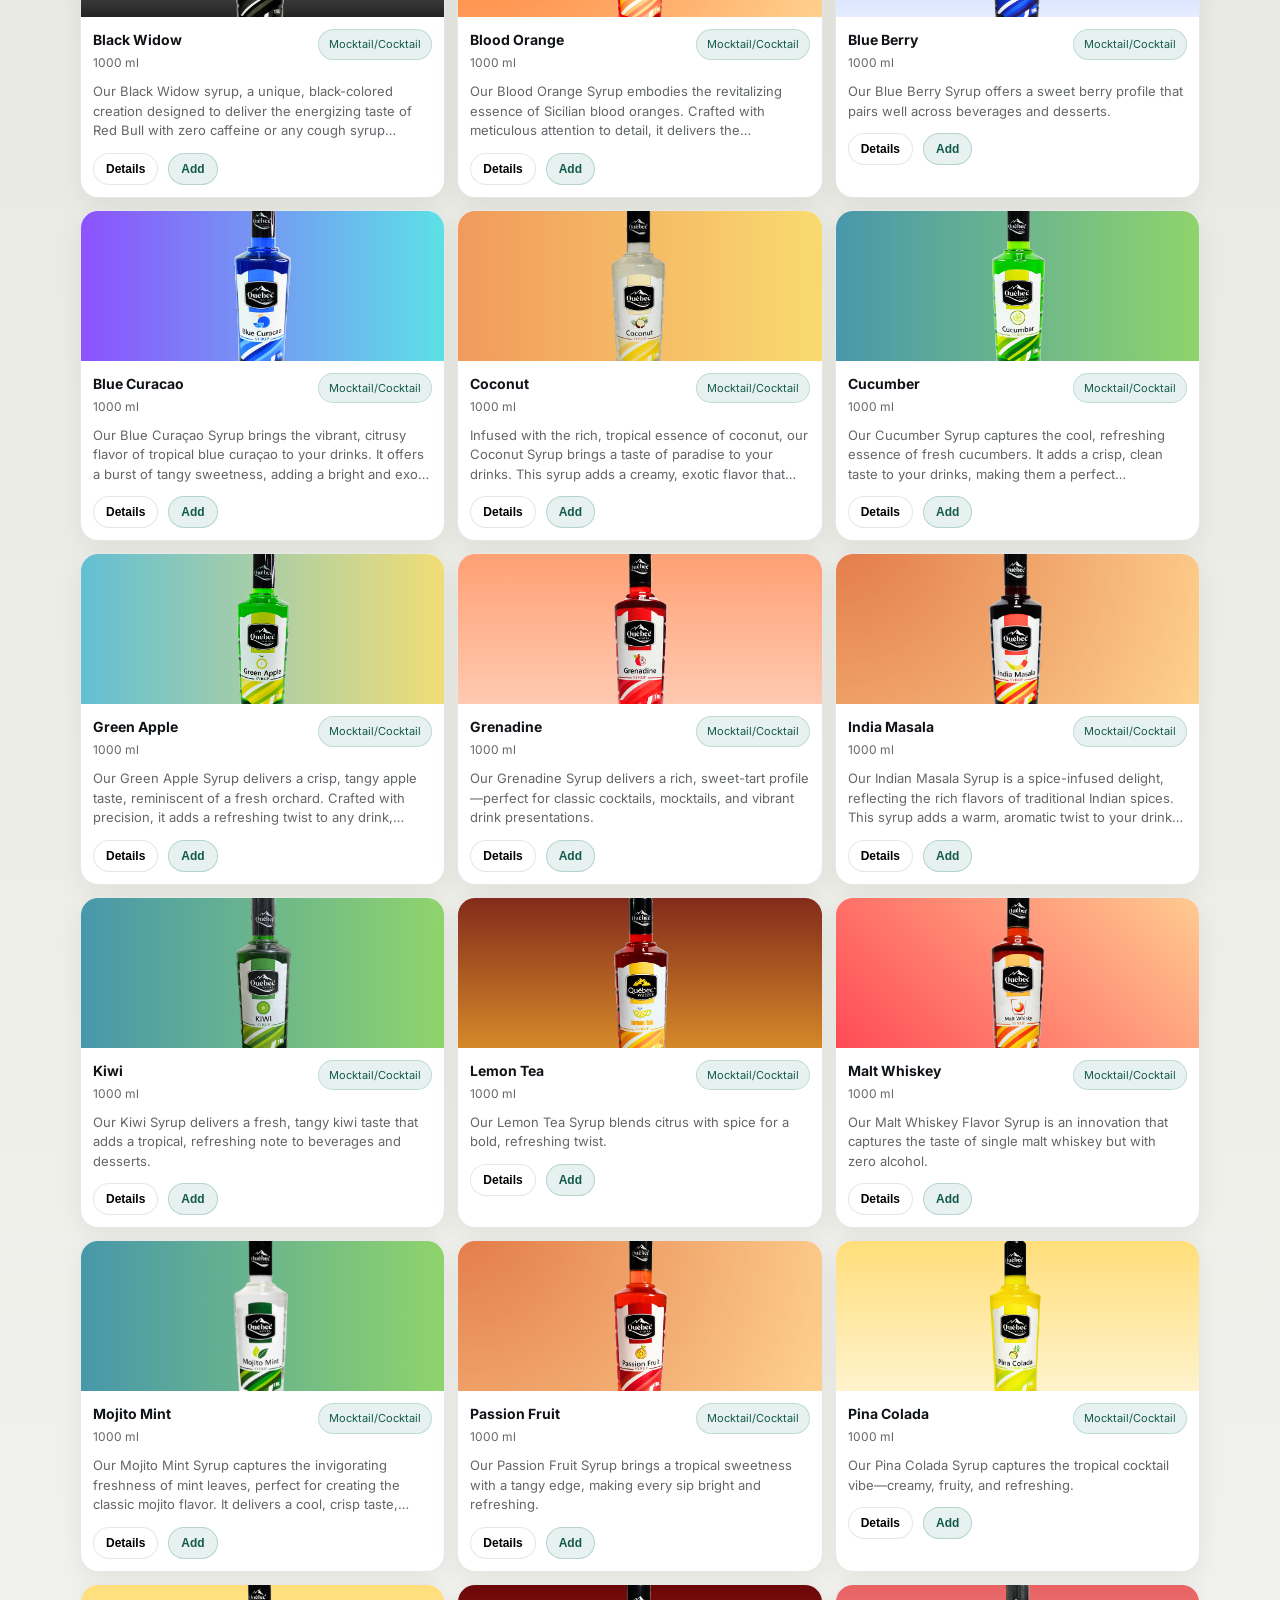
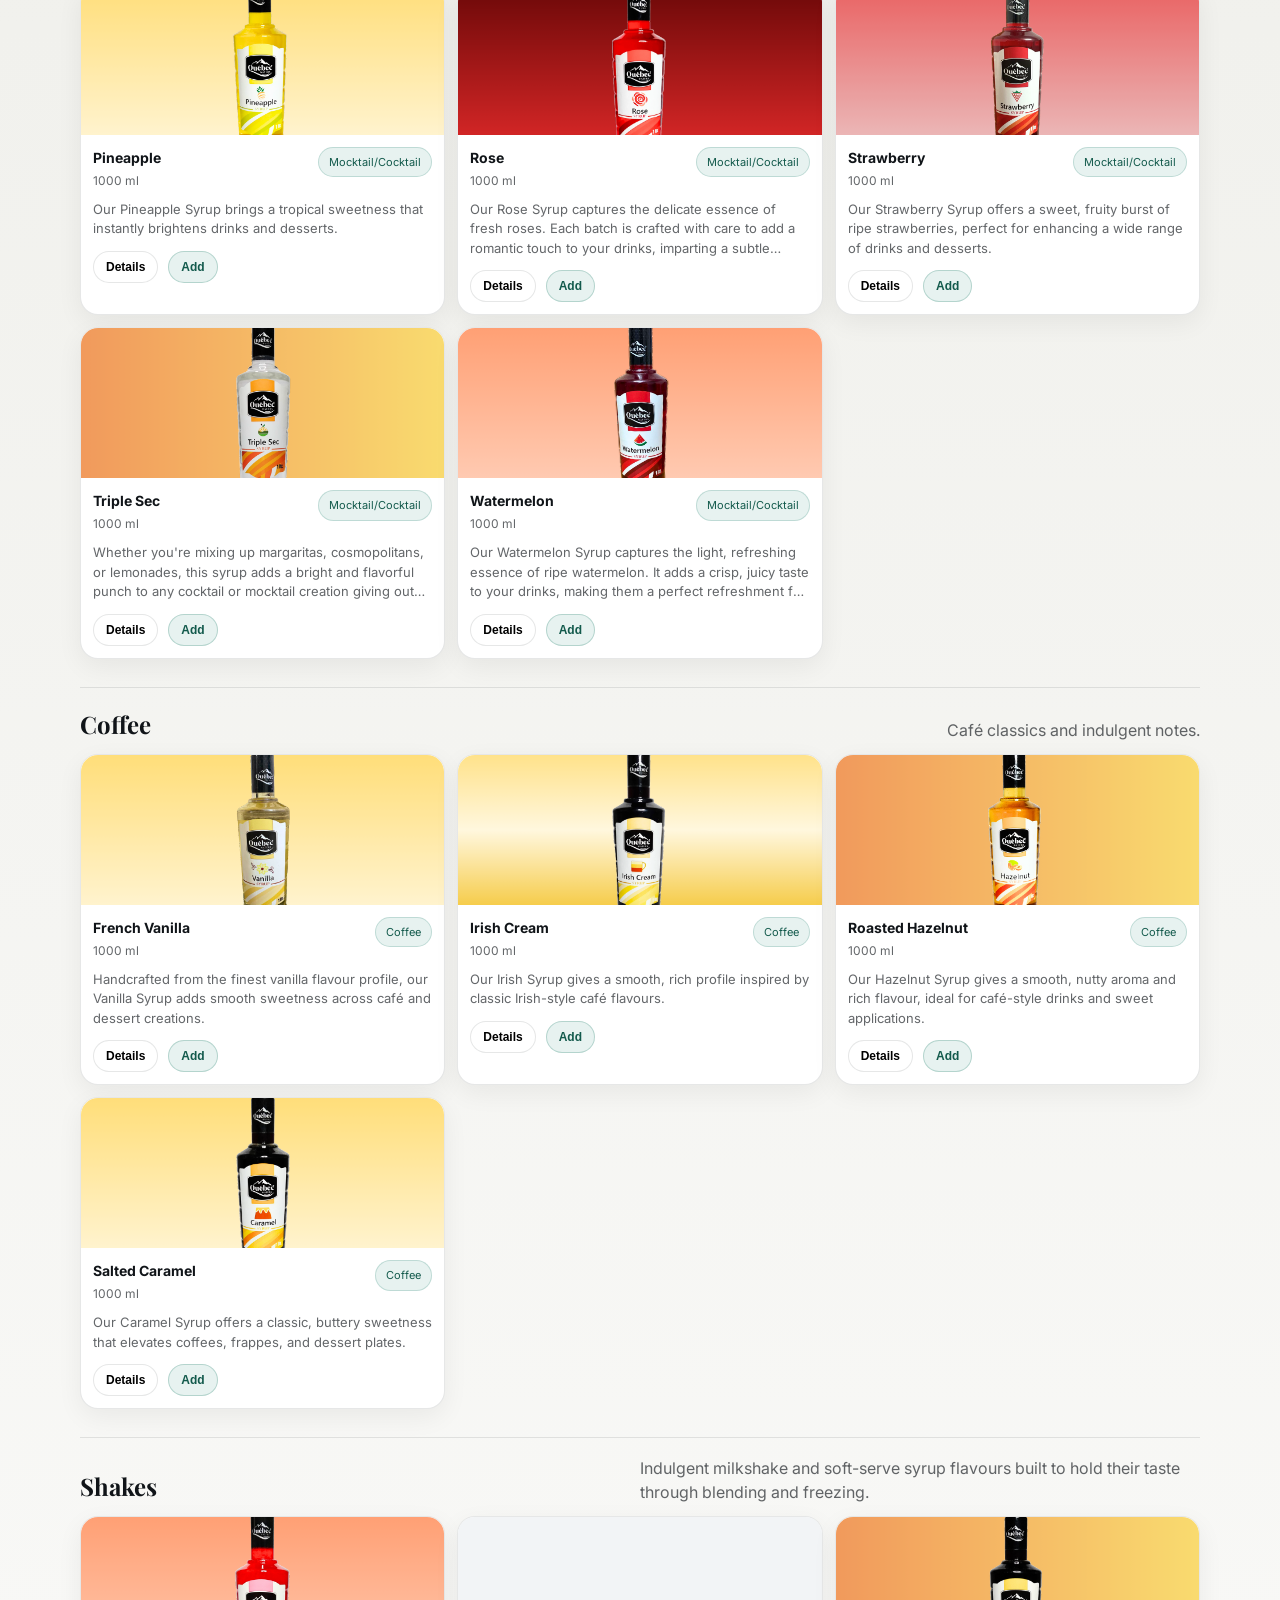
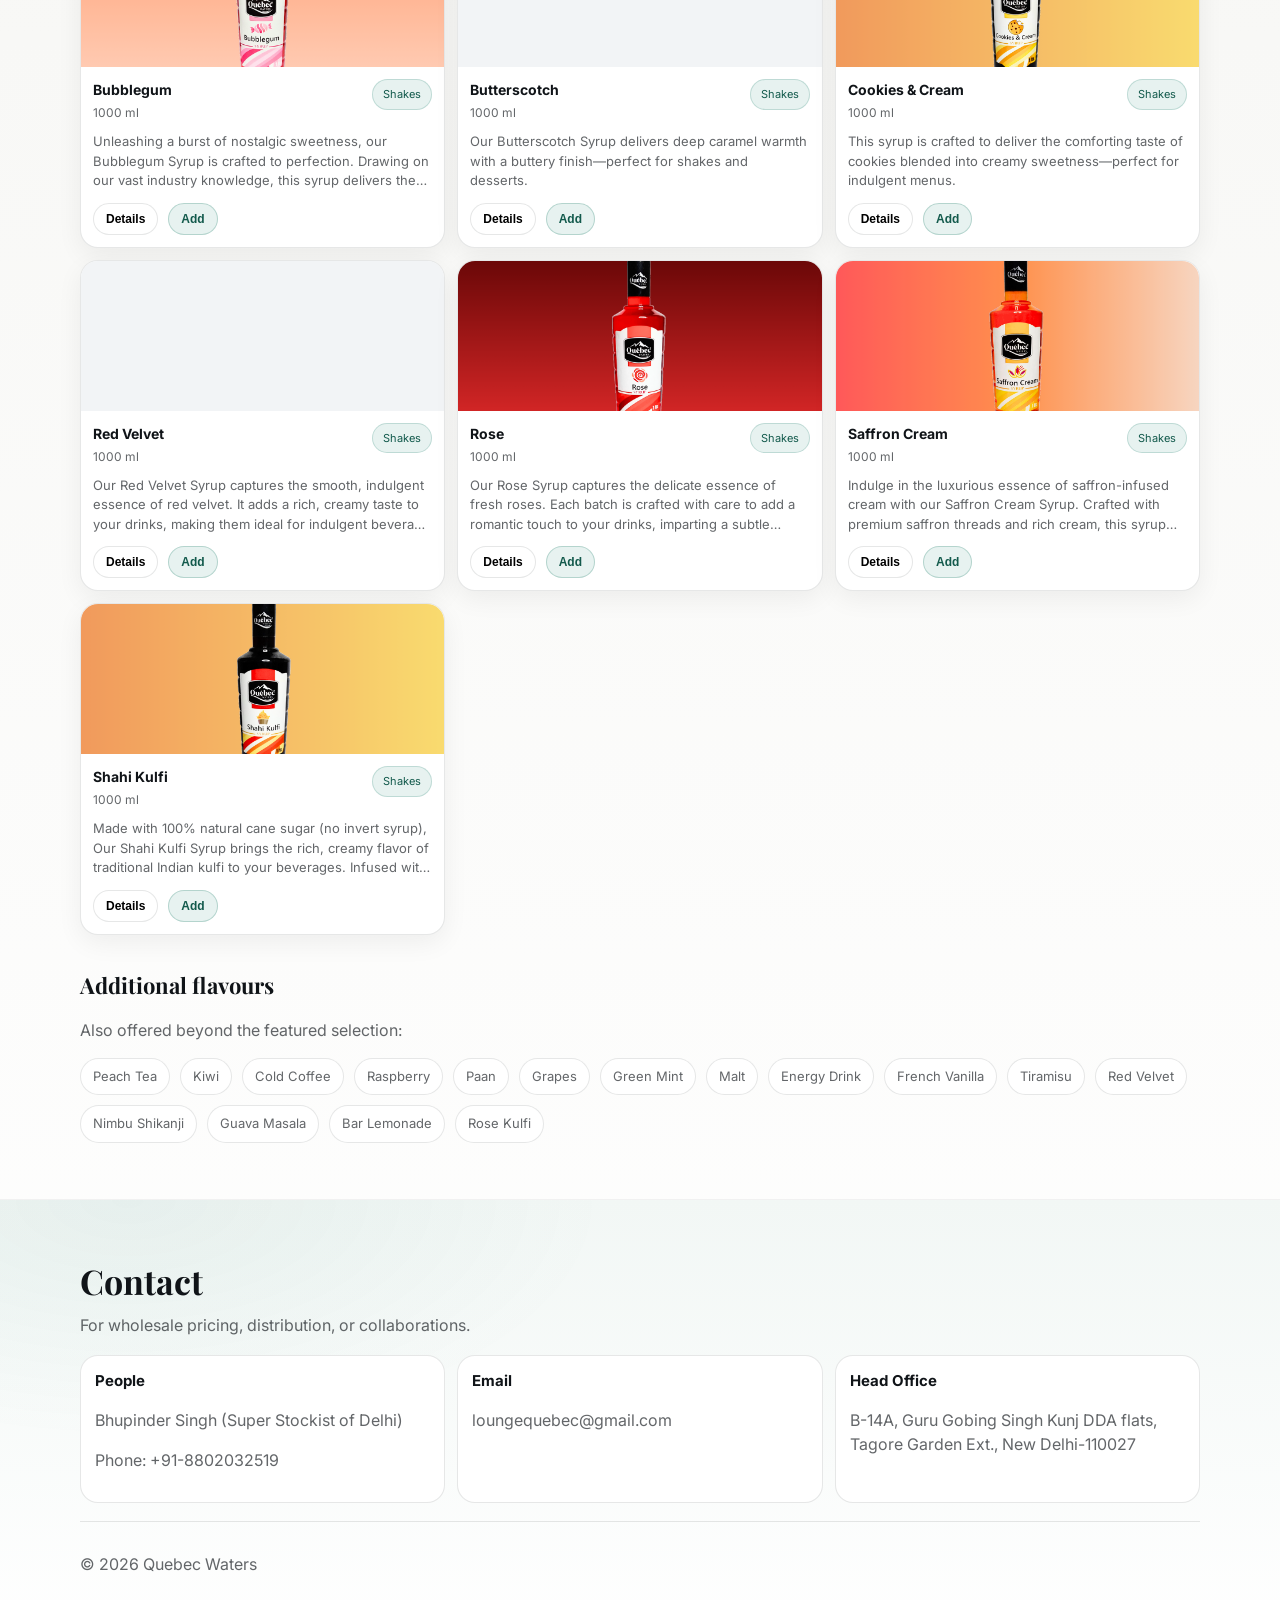
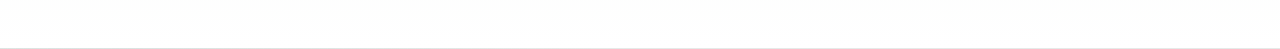
==== commit 7e647f5c: "Update" ====
--- a/index.html
+++ b/index.html
@@ -3,7 +3,7 @@
 <head>
   <meta charset="utf-8" />
   <meta name="viewport" content="width=device-width, initial-scale=1" />
-  <title>Quebec Waters — Syrups</title>
+  <title>Quebec Mocktails - Syrups</title>
 
   <link rel="preconnect" href="https://fonts.googleapis.com">
   <link rel="preconnect" href="https://fonts.gstatic.com" crossorigin>
@@ -55,9 +55,9 @@
 
   <header class="header">
     <div class="container header__inner">
-      <a class="brand" href="#top" aria-label="Quebec Waters">
+      <a class="brand" href="#top" aria-label="Quebec Mocktails">
   <img class="brand__logo" src="images/logo.png" alt="Quebec Waters logo">
-  <span class="brand__name">Québec Waters</span>
+  <span class="brand__name">Québec Mocktails</span>
 </a>
 
 
--- a/style.css
+++ b/style.css
@@ -15,7 +15,11 @@
 
   --radius: 18px;
 }
-
+*, *::before, *::after {
+  -webkit-print-color-adjust: exact !important;
+  print-color-adjust: exact !important;
+  color-adjust: exact !important;
+}
 /* ===== Scroll Hero ===== */
 .scrollHero{
   height: 125vh;              /* controls how long the hero stays during scroll */
@@ -73,6 +77,7 @@
     background-position: center 50%;
 
   }
+}
 
   /* Push content slightly down, not centered */
   .scrollHero__content{
@@ -81,16 +86,17 @@
   }
 
   /* Text sizing for mobile */
-  .scrollHero__title{
+   .scrollHero__title{
     font-size: 42px;
     line-height: 1.04;
-  color: white;
-  text-shadow:
-    -1px -1px 0 rgb(232, 214, 214),
-    1px -1px 0 rgb(160, 147, 147),
-    -1px 1px 0 black,
-    1px 1px 0 black;
-} }
+    color: white;
+    text-shadow:
+      -1px -1px 0 rgb(232, 214, 214),
+      1px -1px 0 rgb(160, 147, 147),
+      -1px 1px 0 black,
+      1px 1px 0 black;
+  }
+
 
   .scrollHero__subtitle{
     font-size: 16px;
@@ -105,7 +111,6 @@
     flex-wrap: wrap;
     gap: 10px;
   }
-
 
 
 
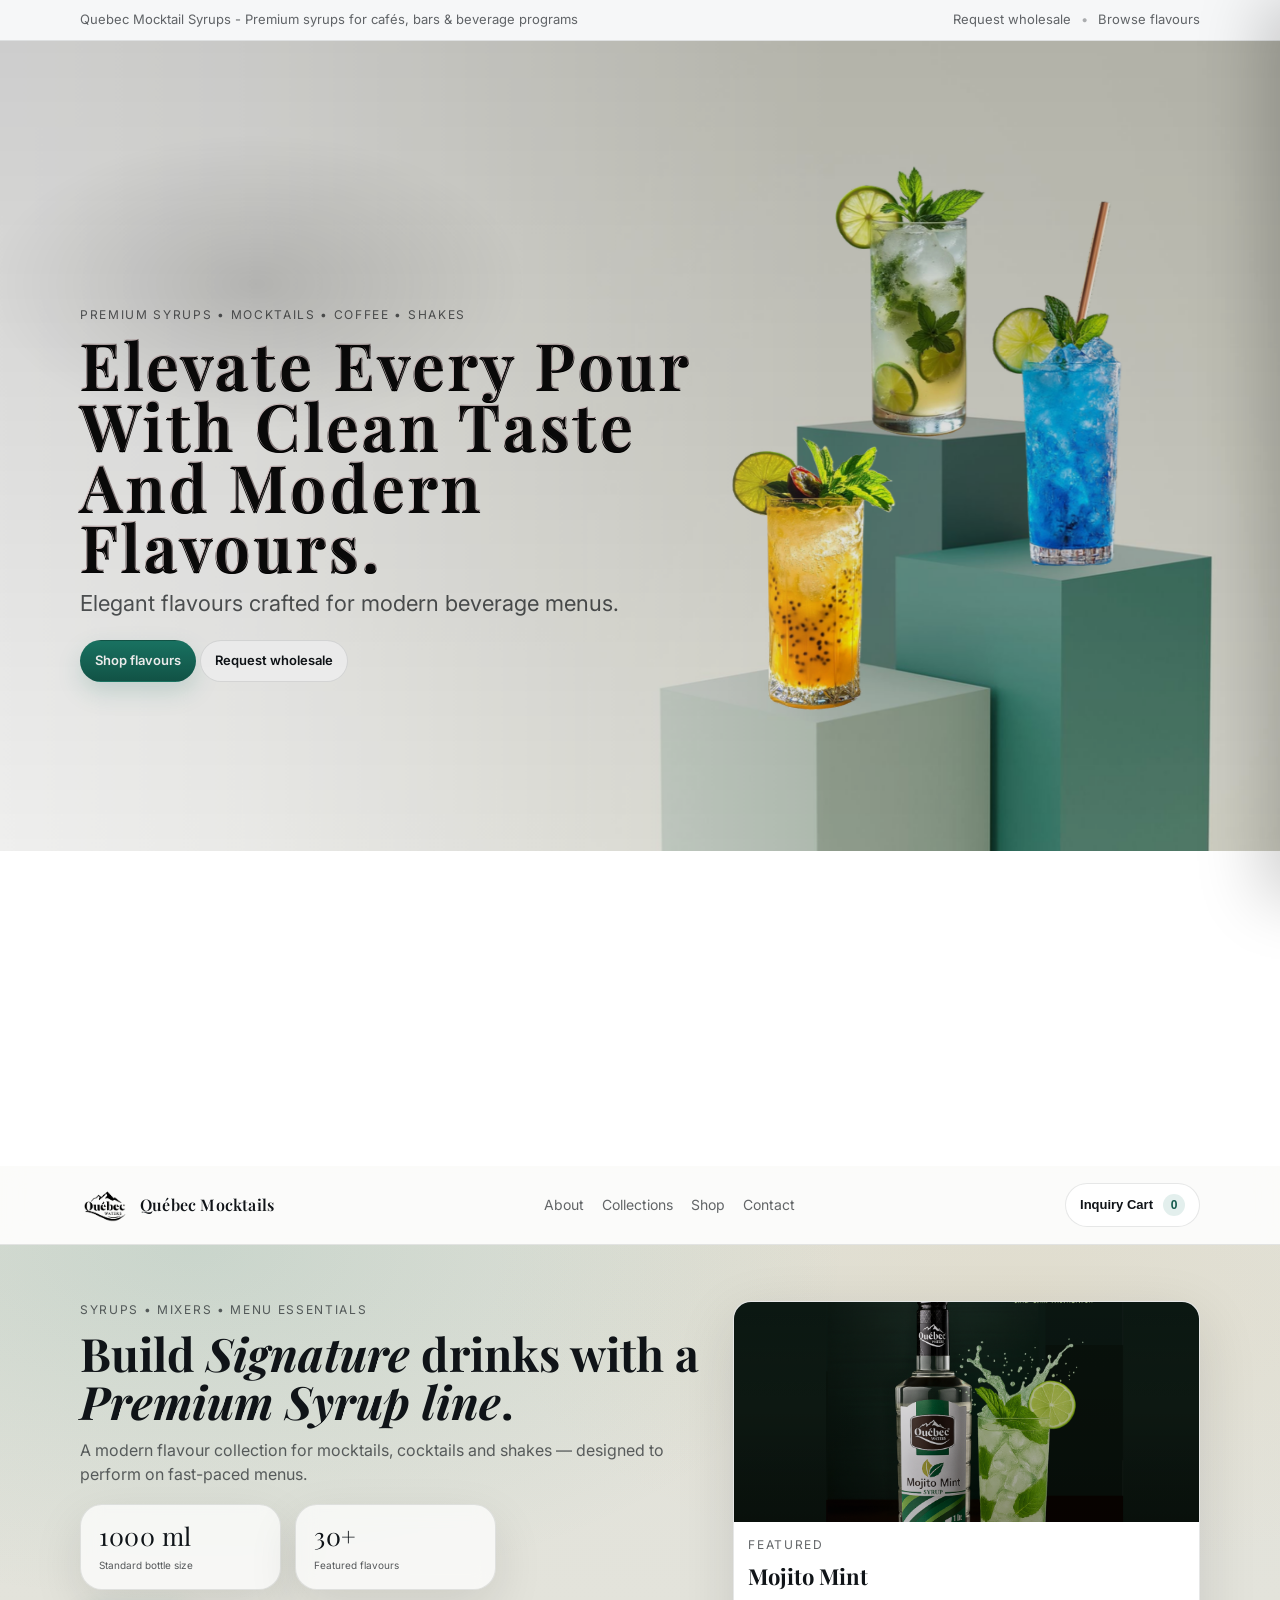
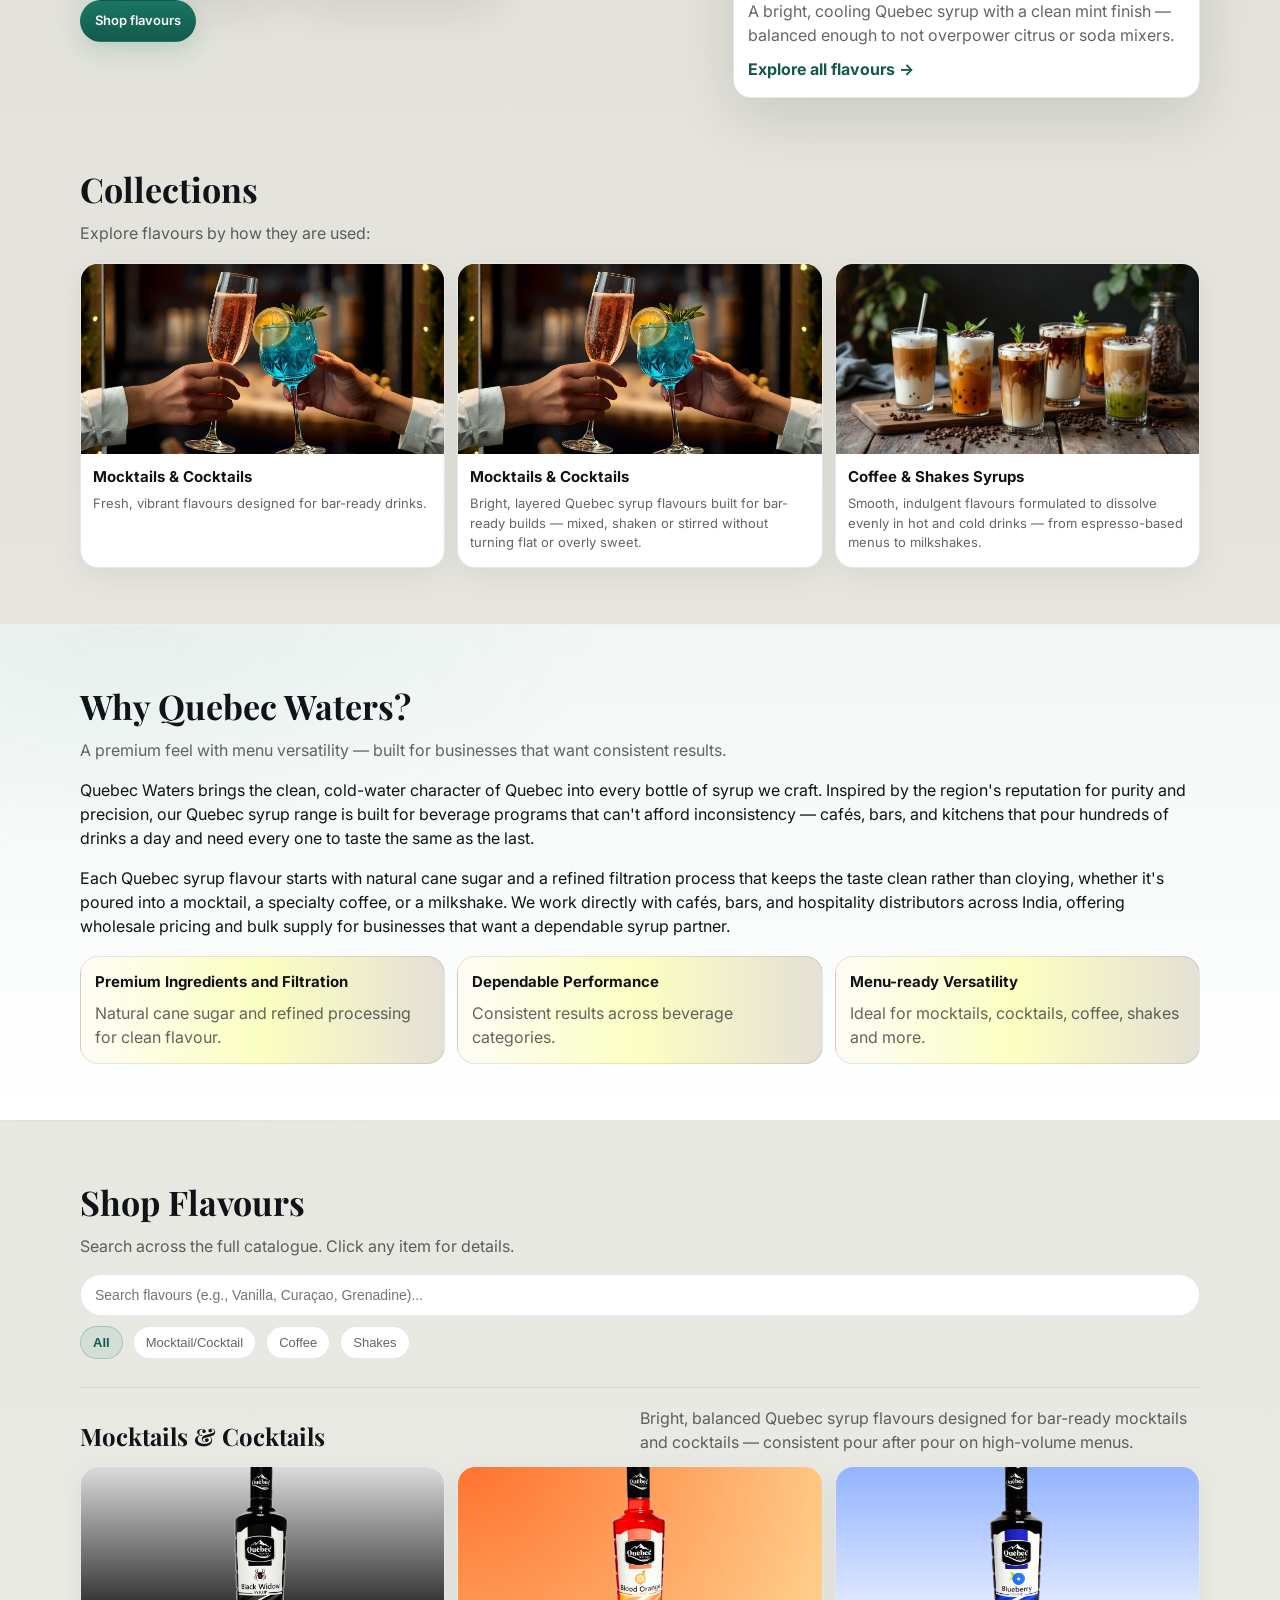
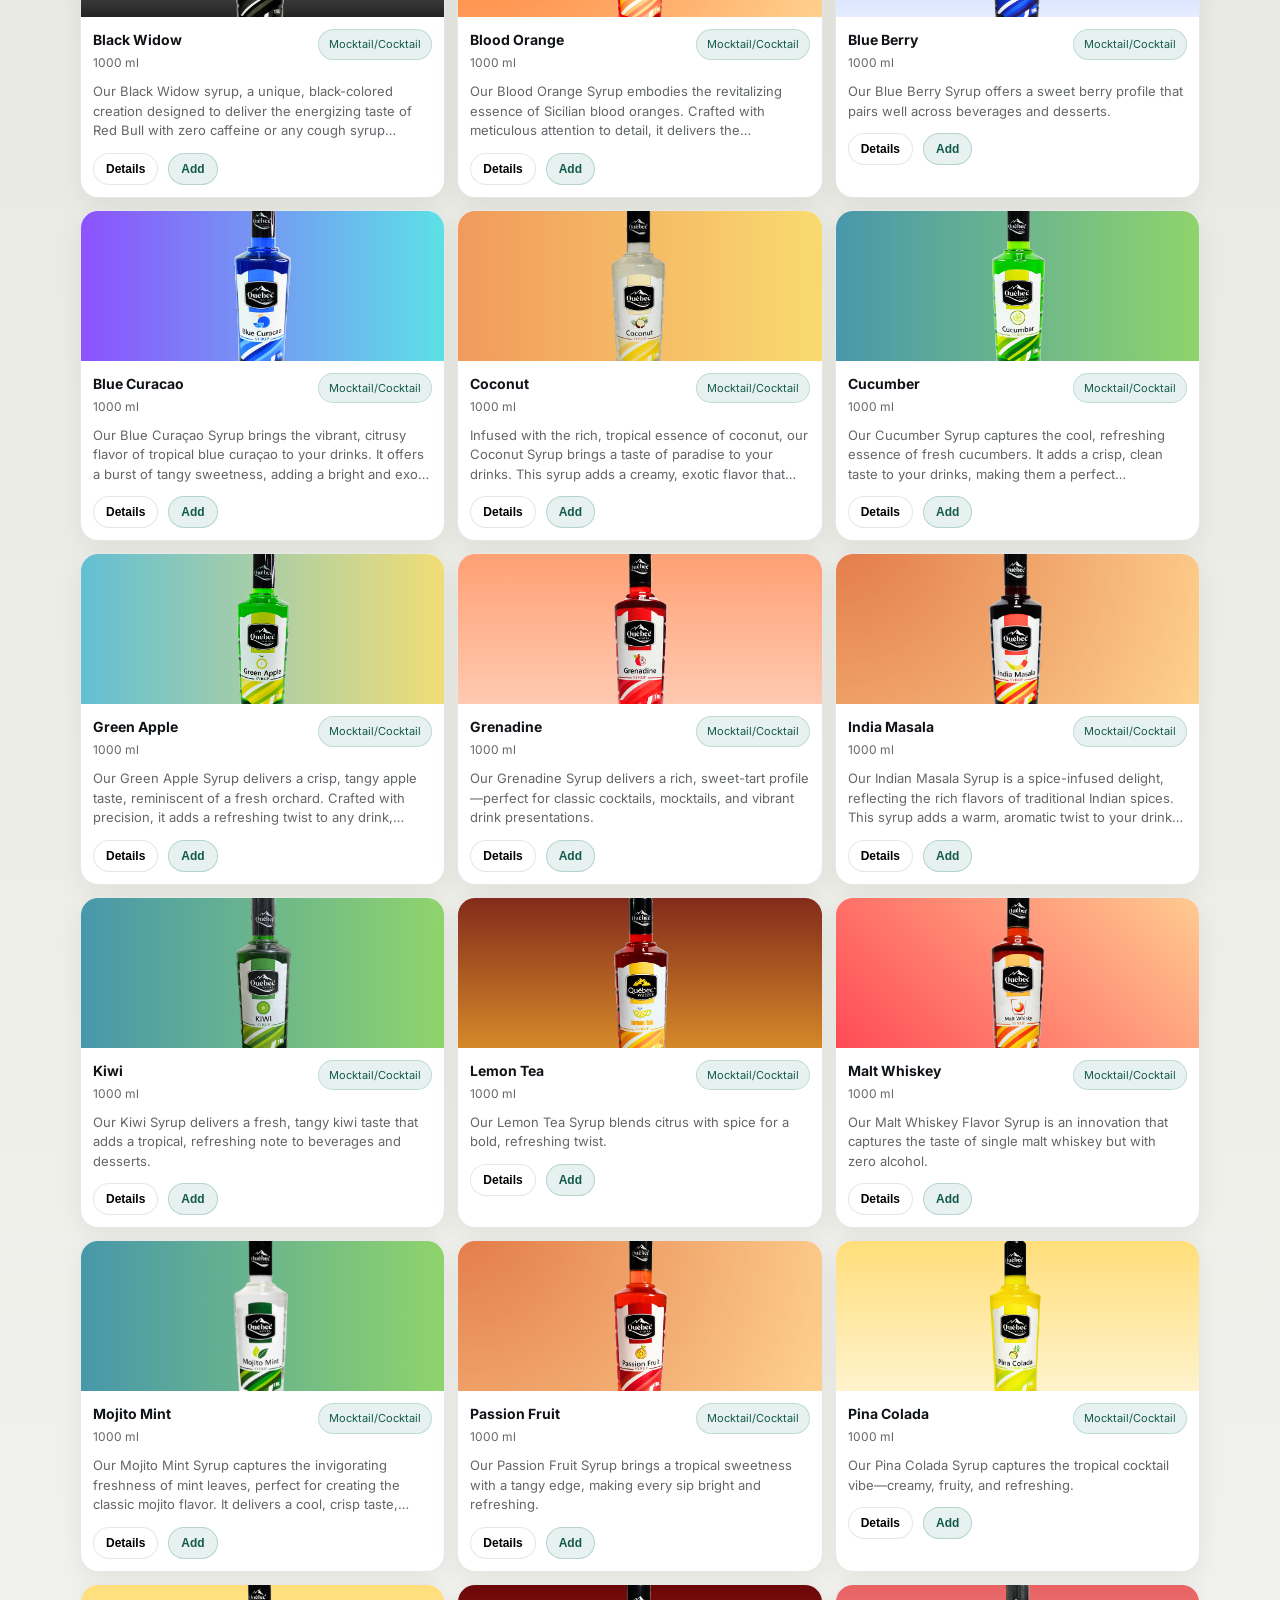
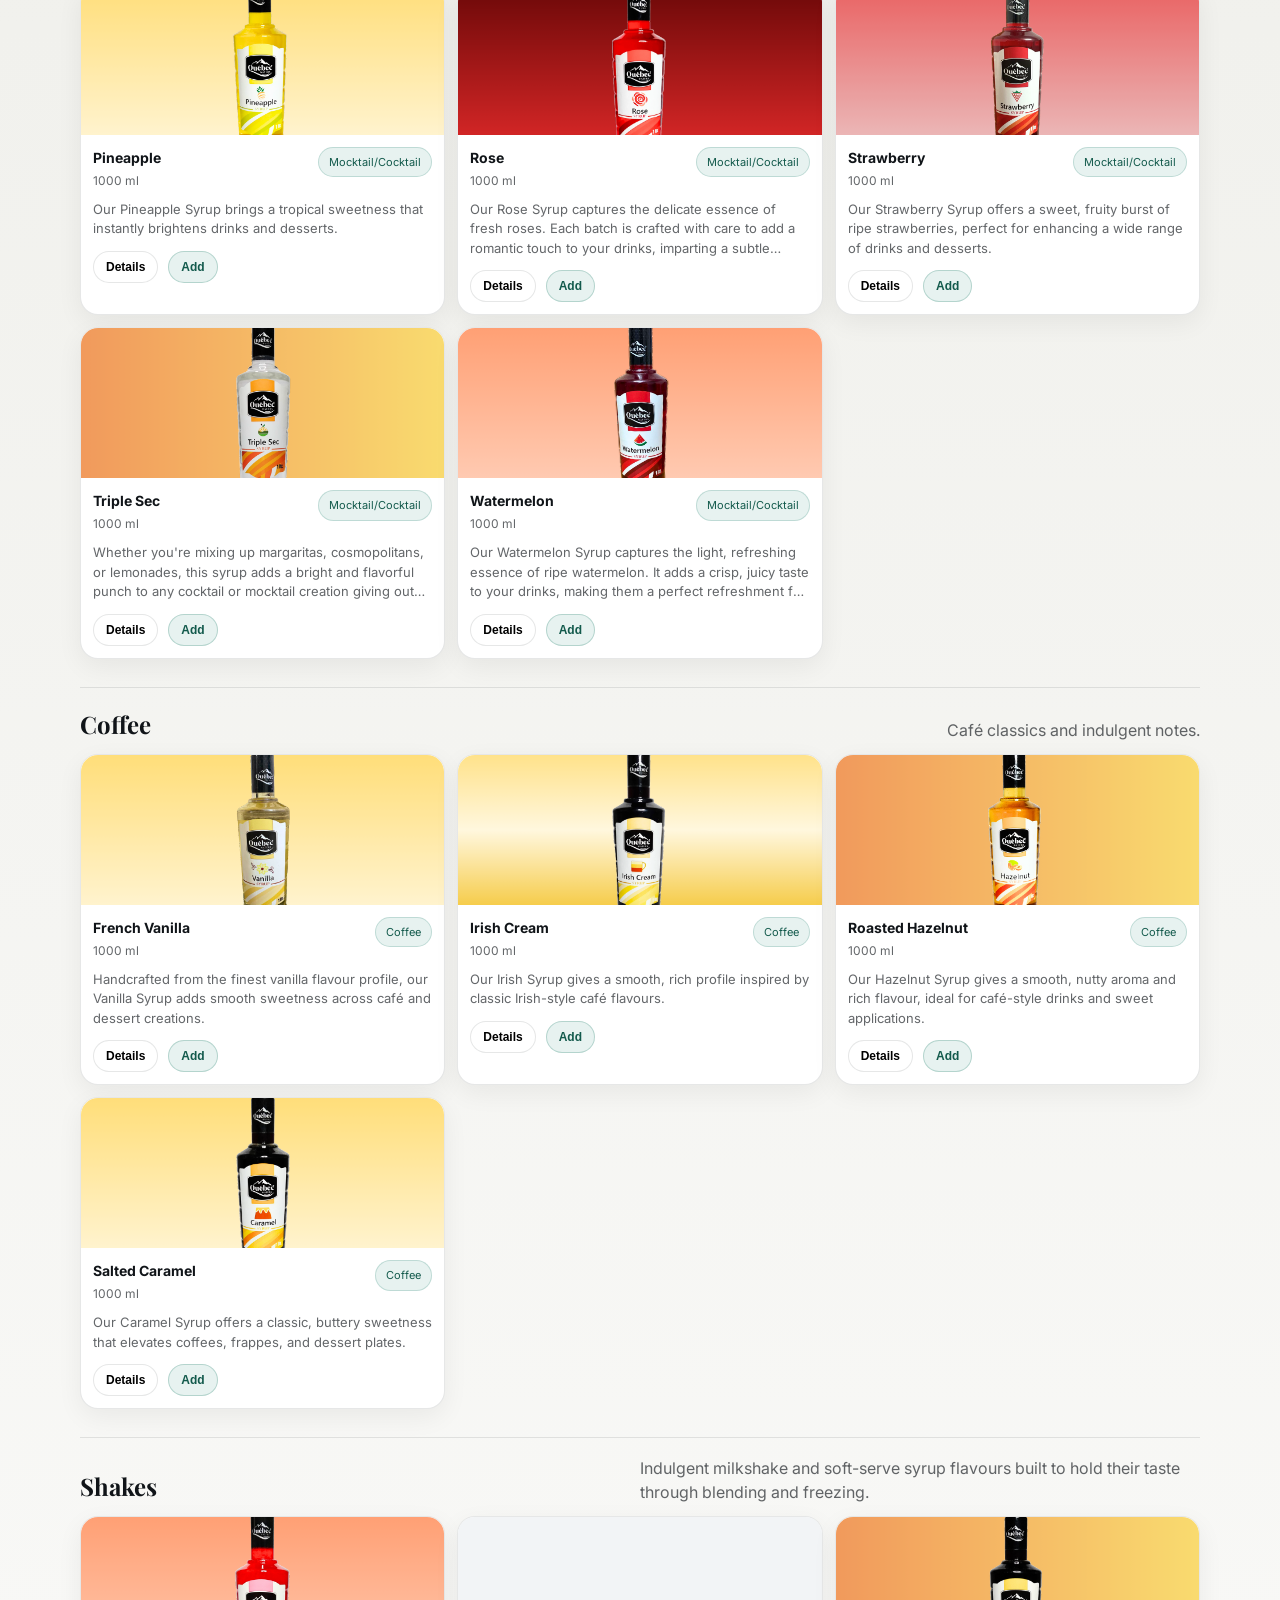
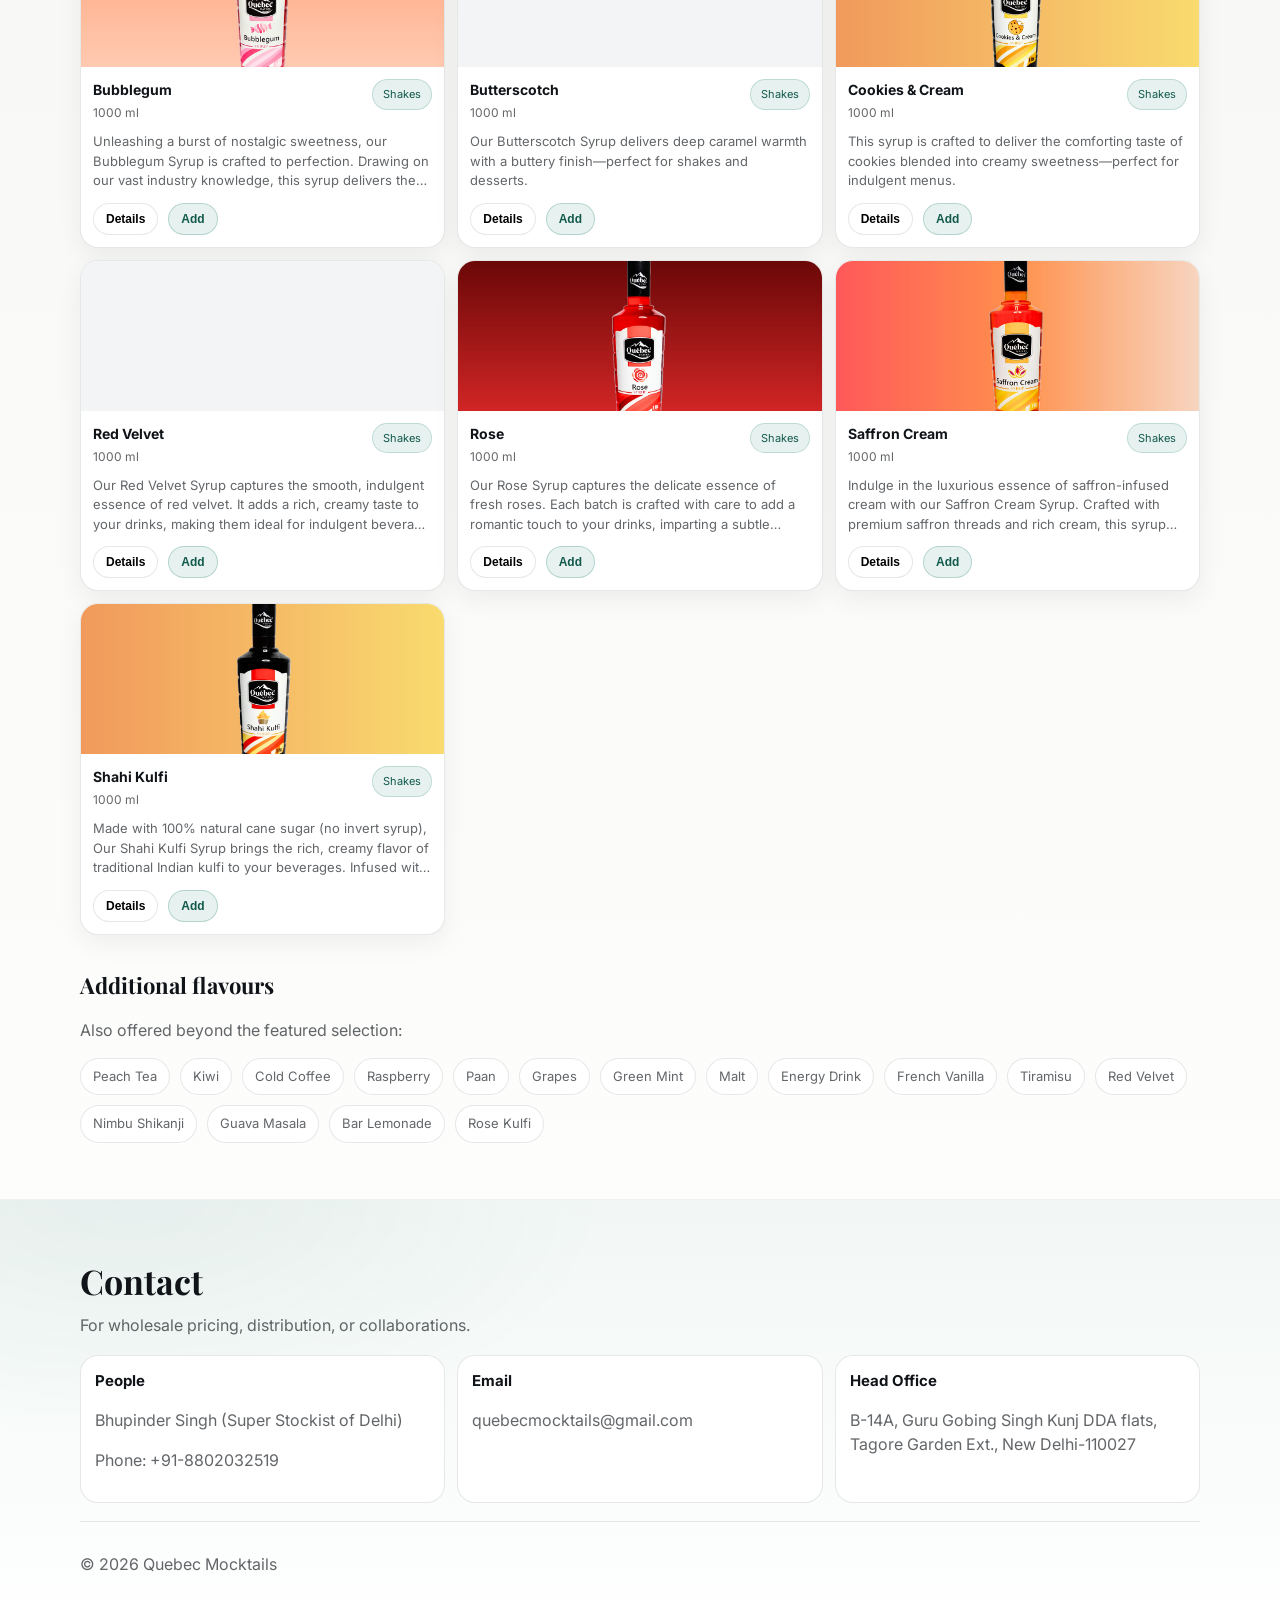
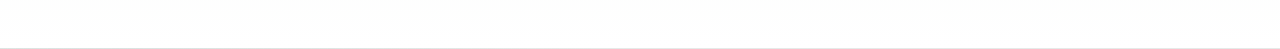
==== commit c854329e: "Update" ====
--- a/index.html
+++ b/index.html
@@ -257,7 +257,7 @@
           </div>
           <div class="contactCard">
             <h3>Email</h3>
-            <p class="muted">loungequebec@gmail.com</p>
+            <p class="muted">quebecmocktails@gmail.com</p>
           </div>
           <div class="contactCard">
             <h3>Head Office</h3>
@@ -266,7 +266,7 @@
         </div>
 
         <div class="footer">
-          <p class="muted">© <span id="year"></span> Quebec Waters</p>
+          <p class="muted">© <span id="year"></span> Quebec Mocktails</p>
         </div>
       </div>
     </section>
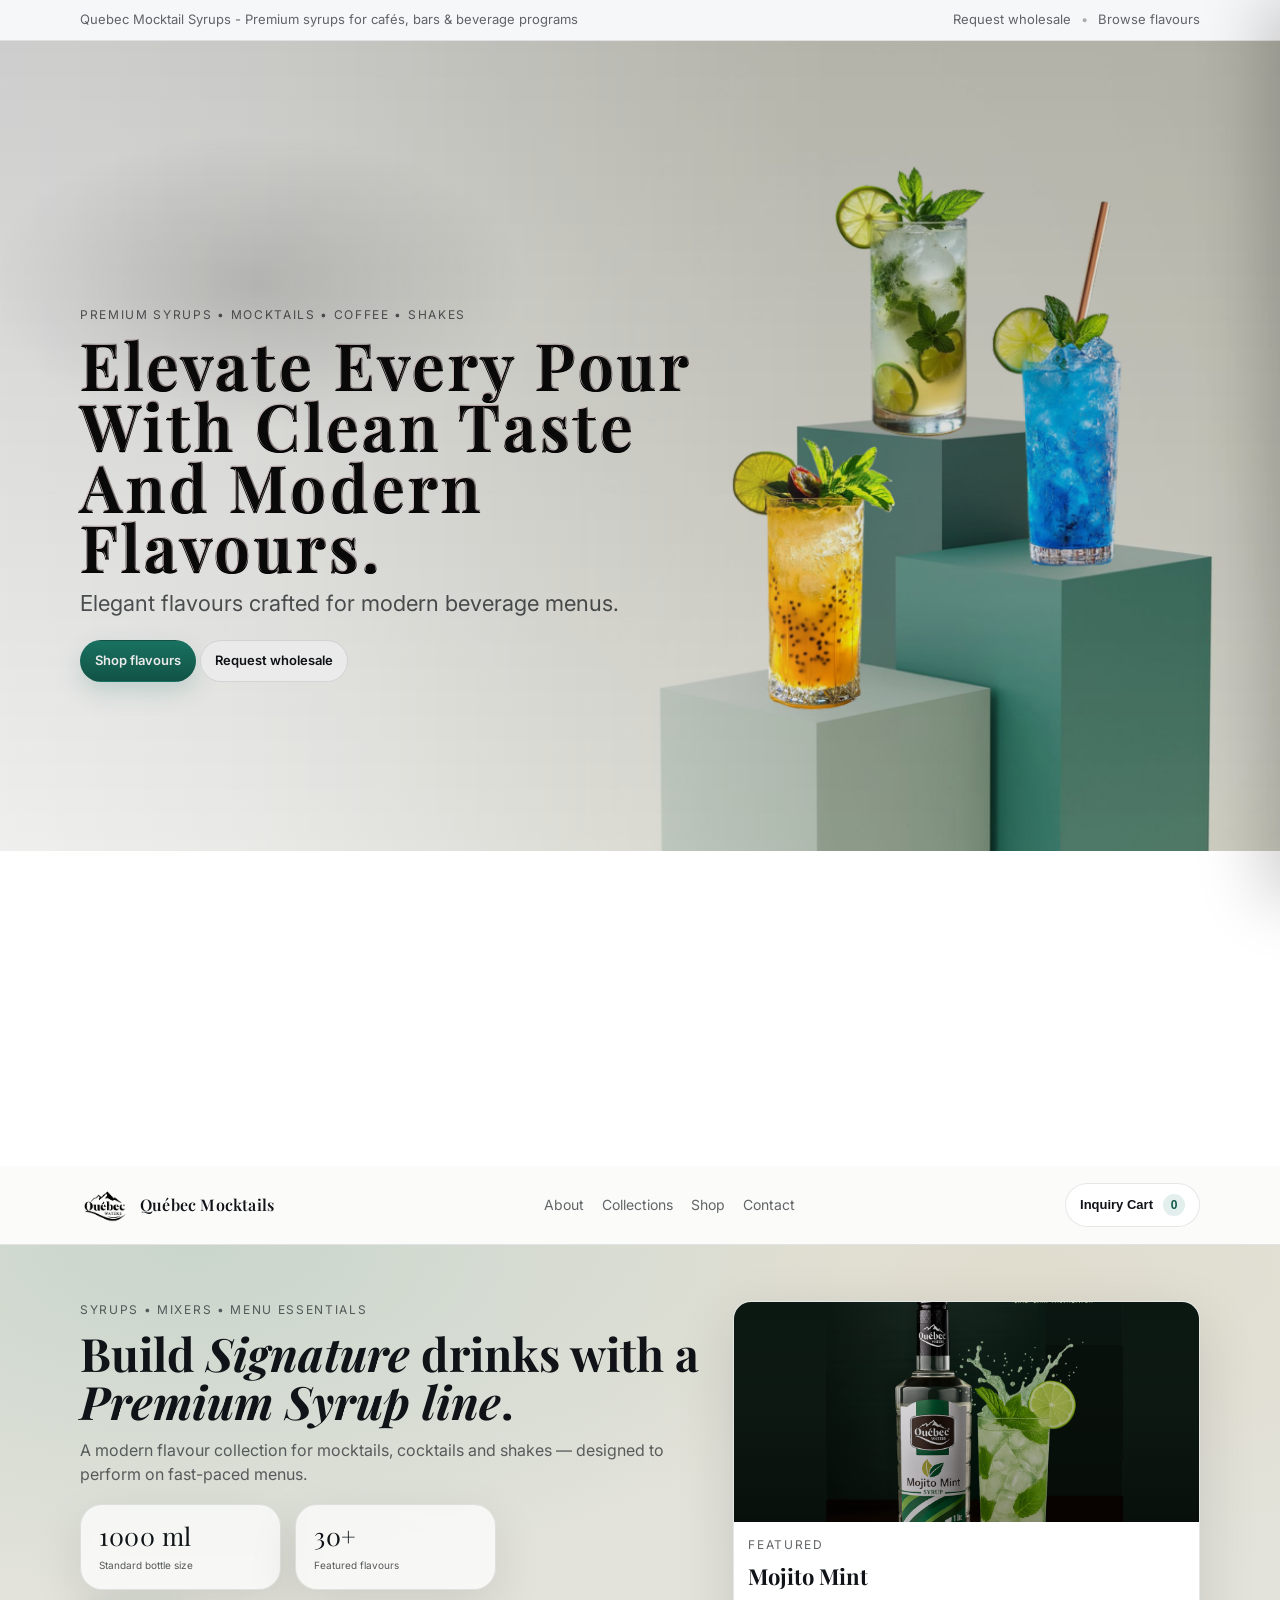
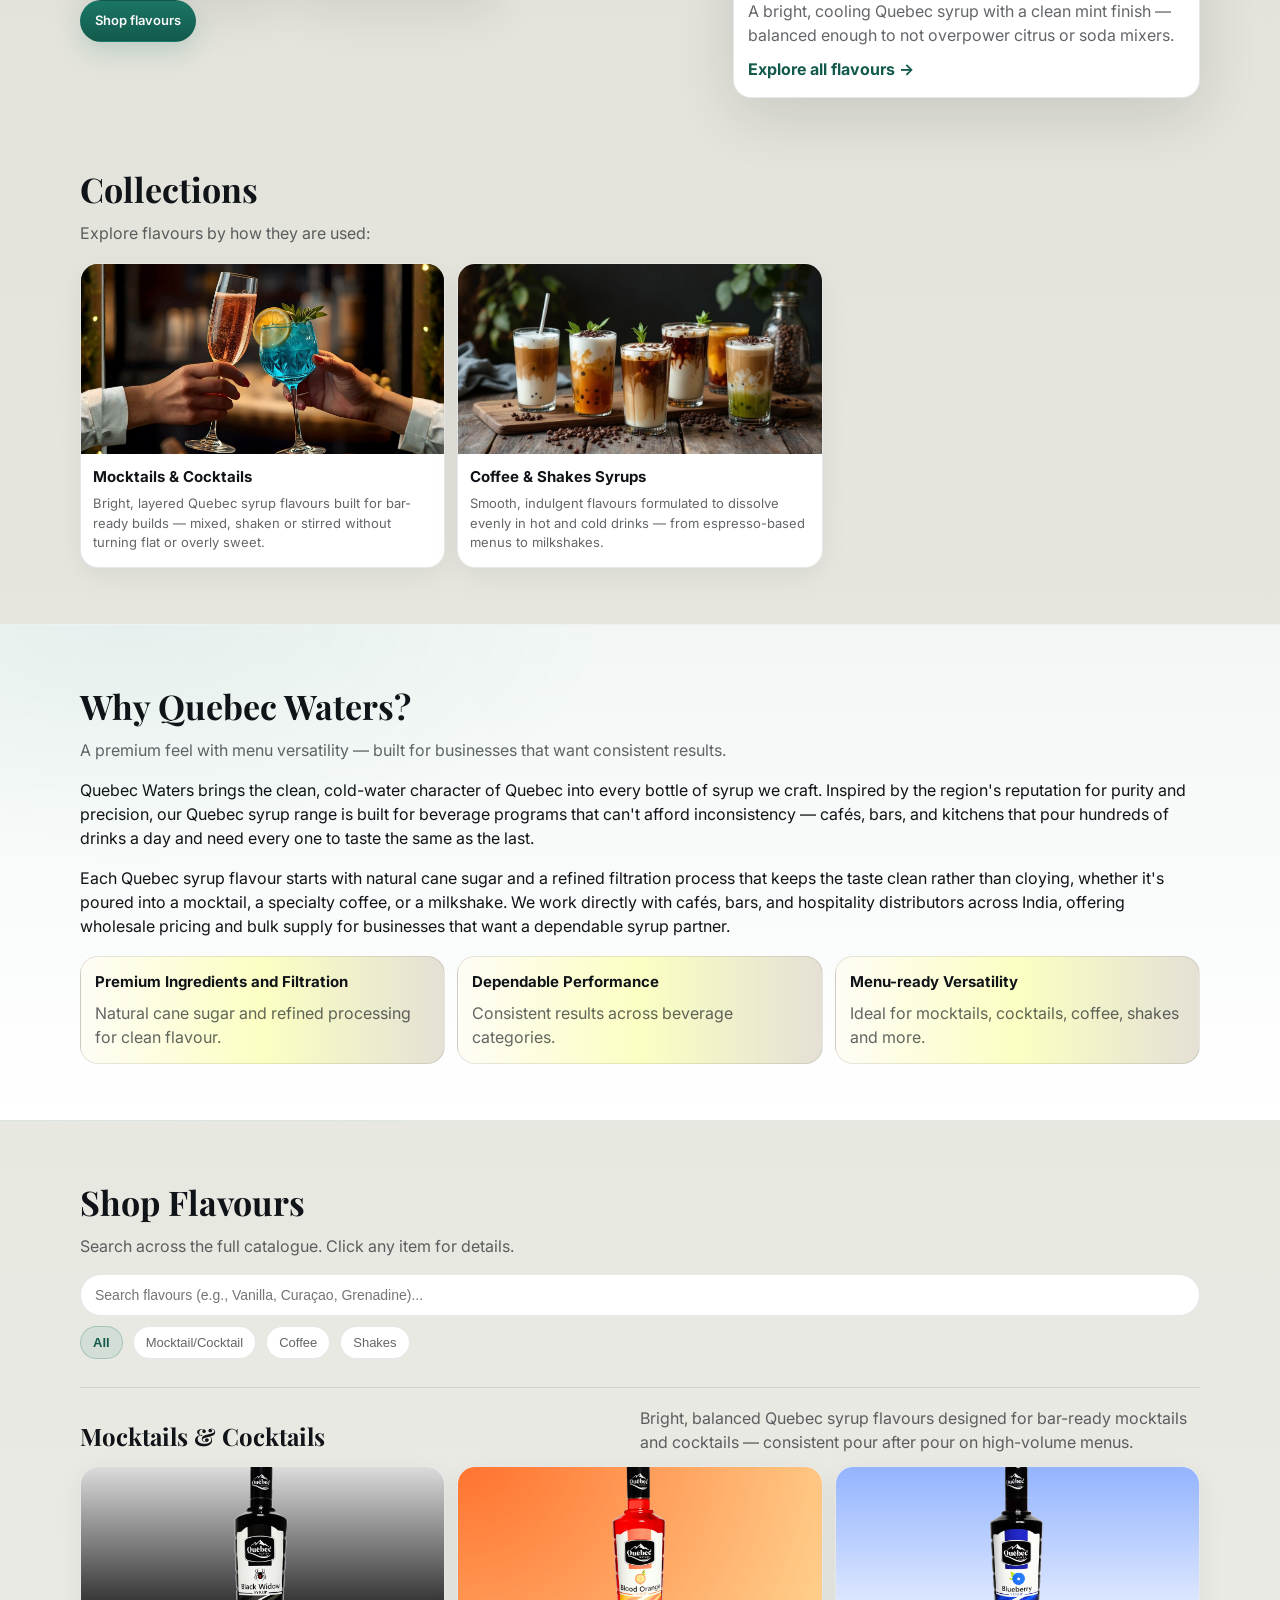
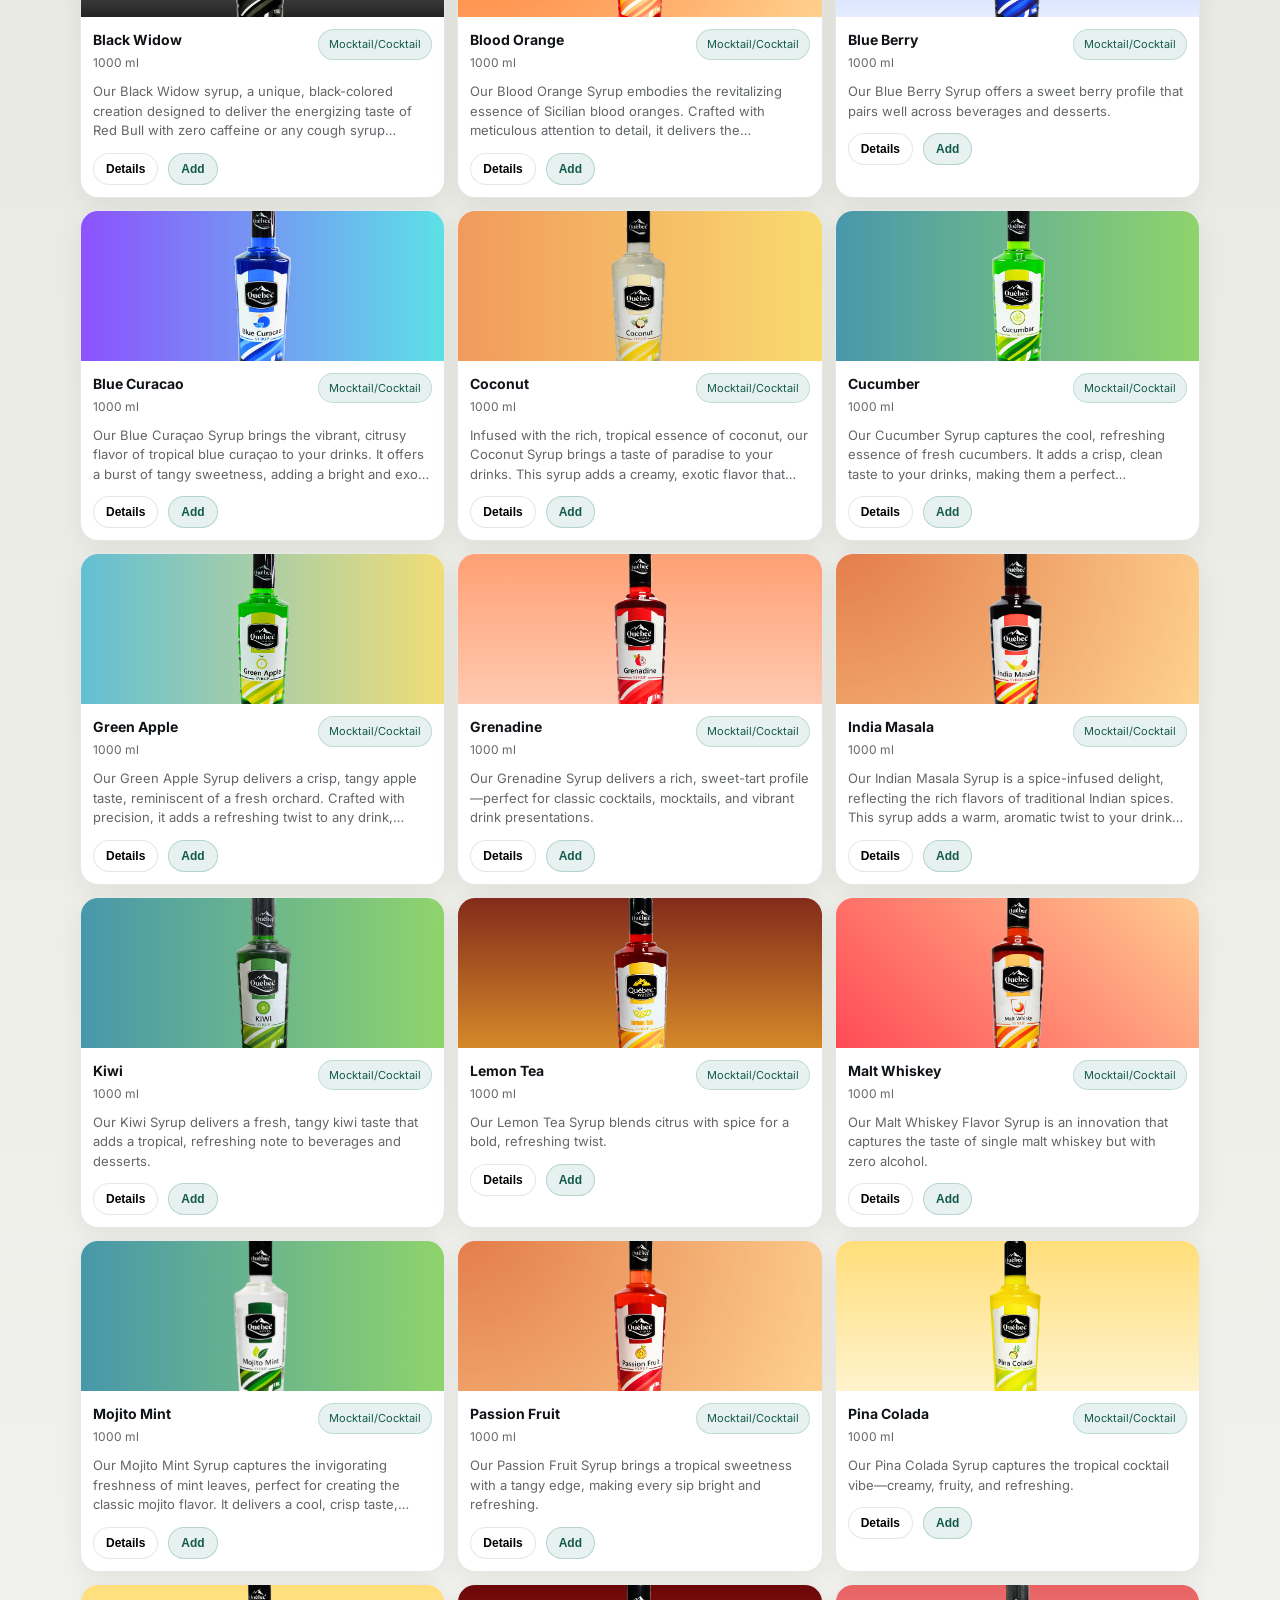
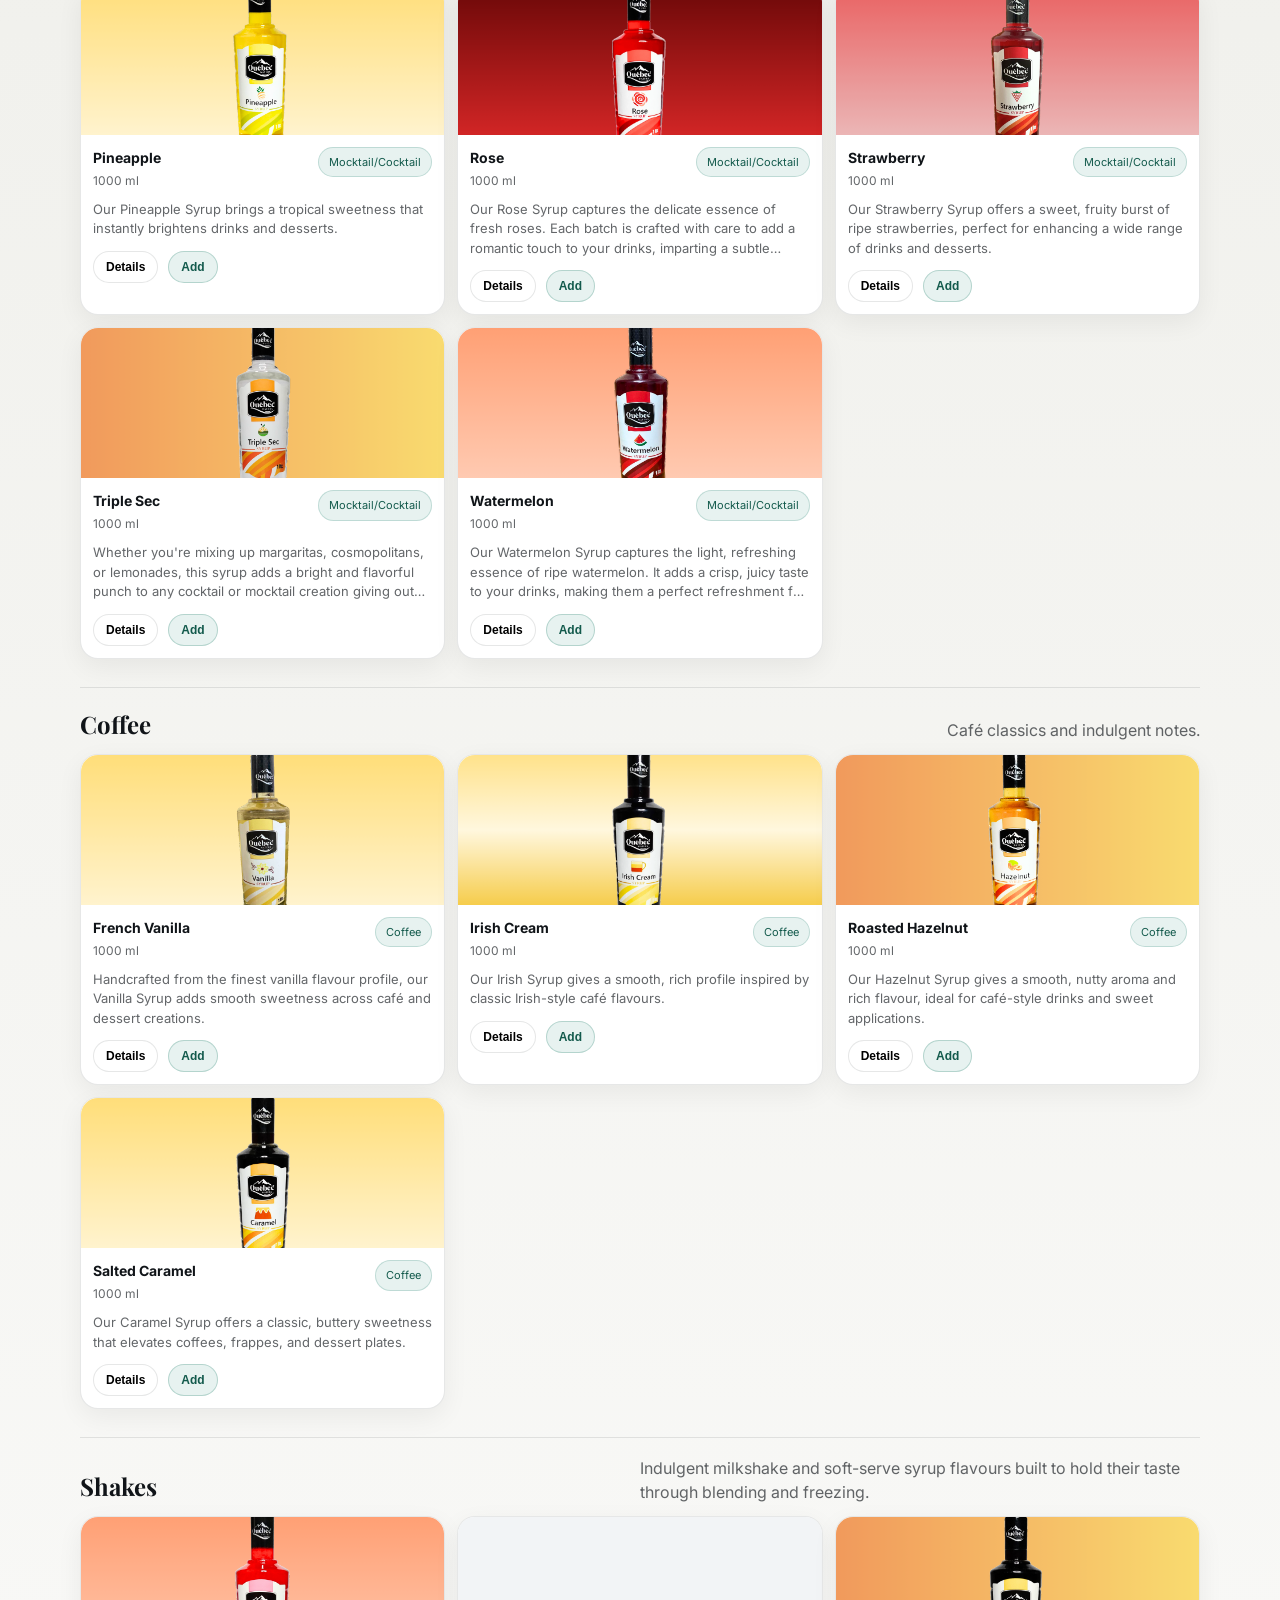
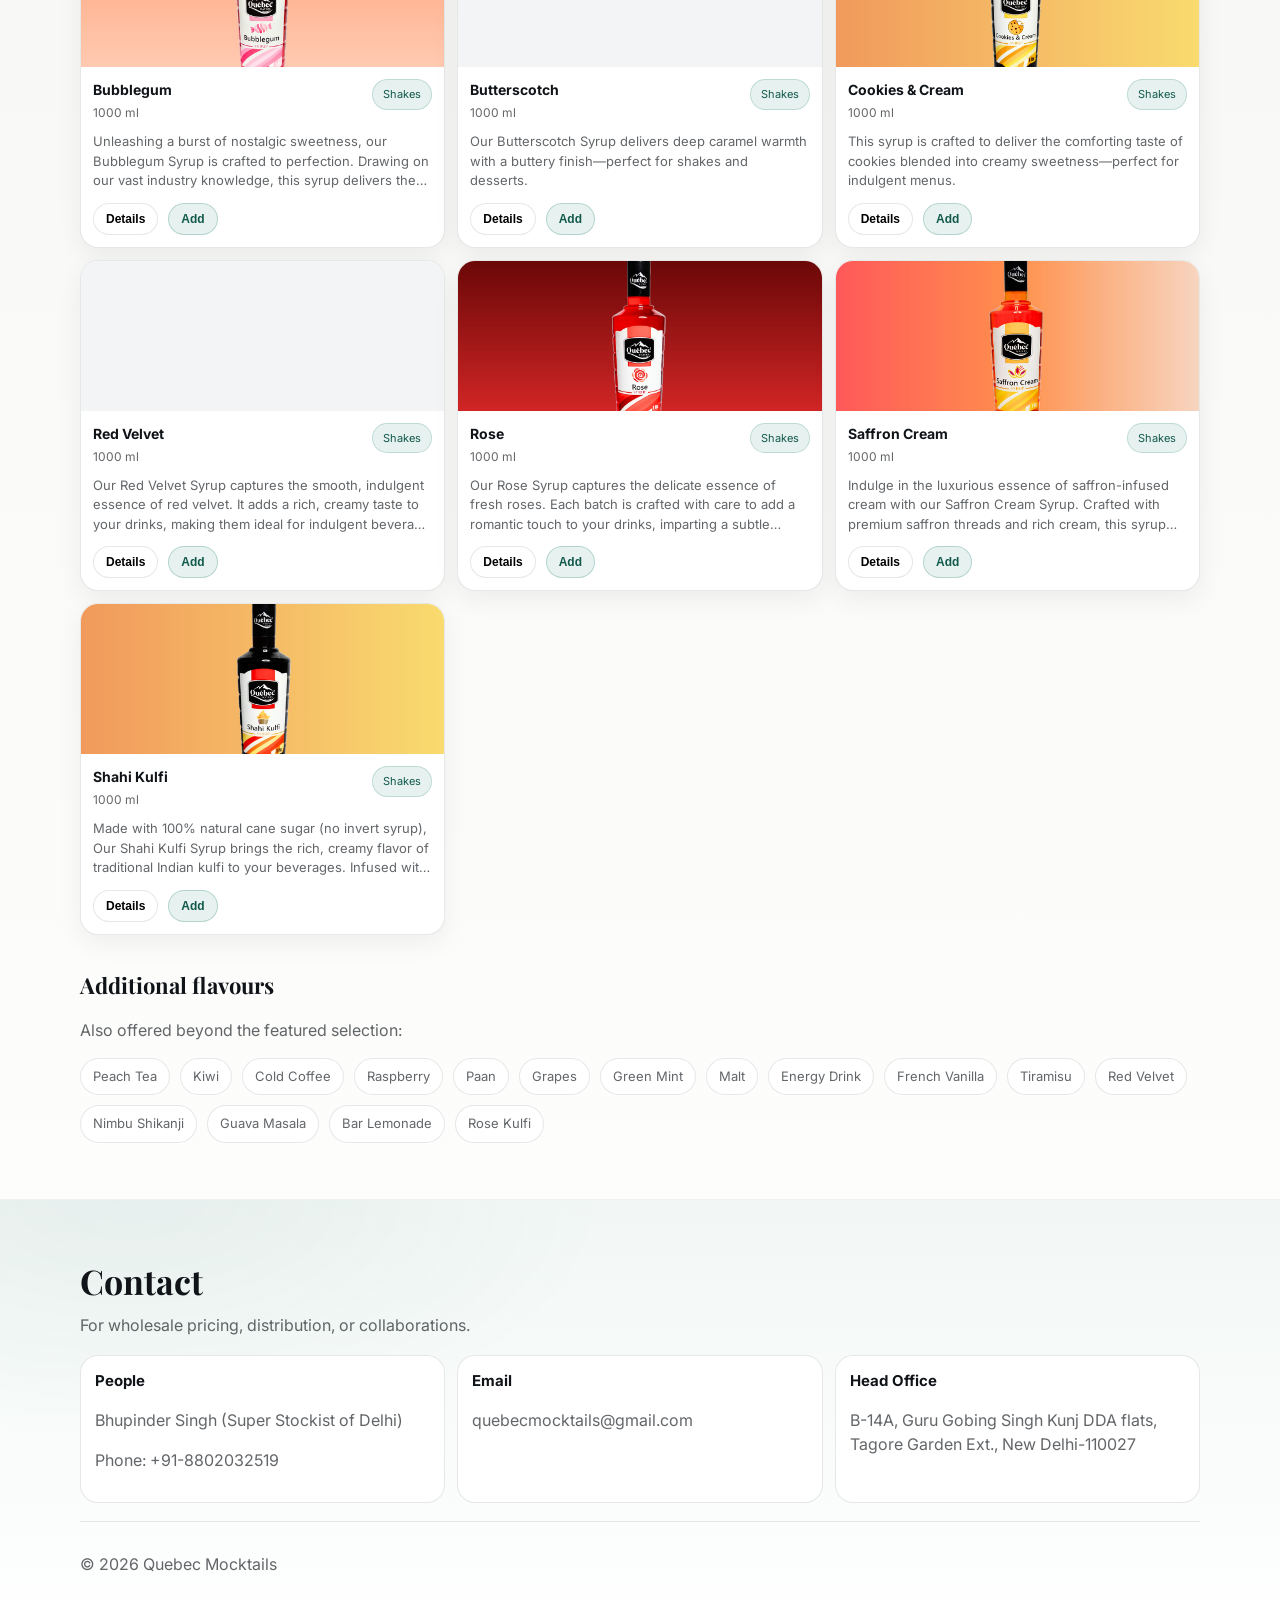
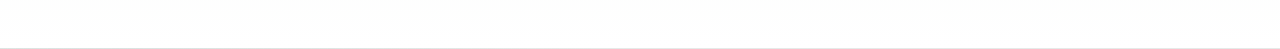
==== commit adeabf31: "update Removed duplicate section for Mocktails & Cocktails to streamline content." ====
--- a/index.html
+++ b/index.html
@@ -128,13 +128,7 @@
         </div>
 
         <div class="collectionGrid">
-          <a class="collectionTile" href="#cat-mocktail">
-             <div class="collectionImage mocktailImg"></div>
-            <div class="collectionTile__text">
-              <h3>Mocktails & Cocktails</h3>
-              <p>Fresh, vibrant flavours designed for bar-ready drinks.</p>
-            </div>
-                    <a class="collectionTile" href="#cat-mocktail">
+           <a class="collectionTile" href="#cat-mocktail">
              <div class="collectionImage mocktailImg"></div>
             <div class="collectionTile__text">
               <h3>Mocktails & Cocktails</h3>
